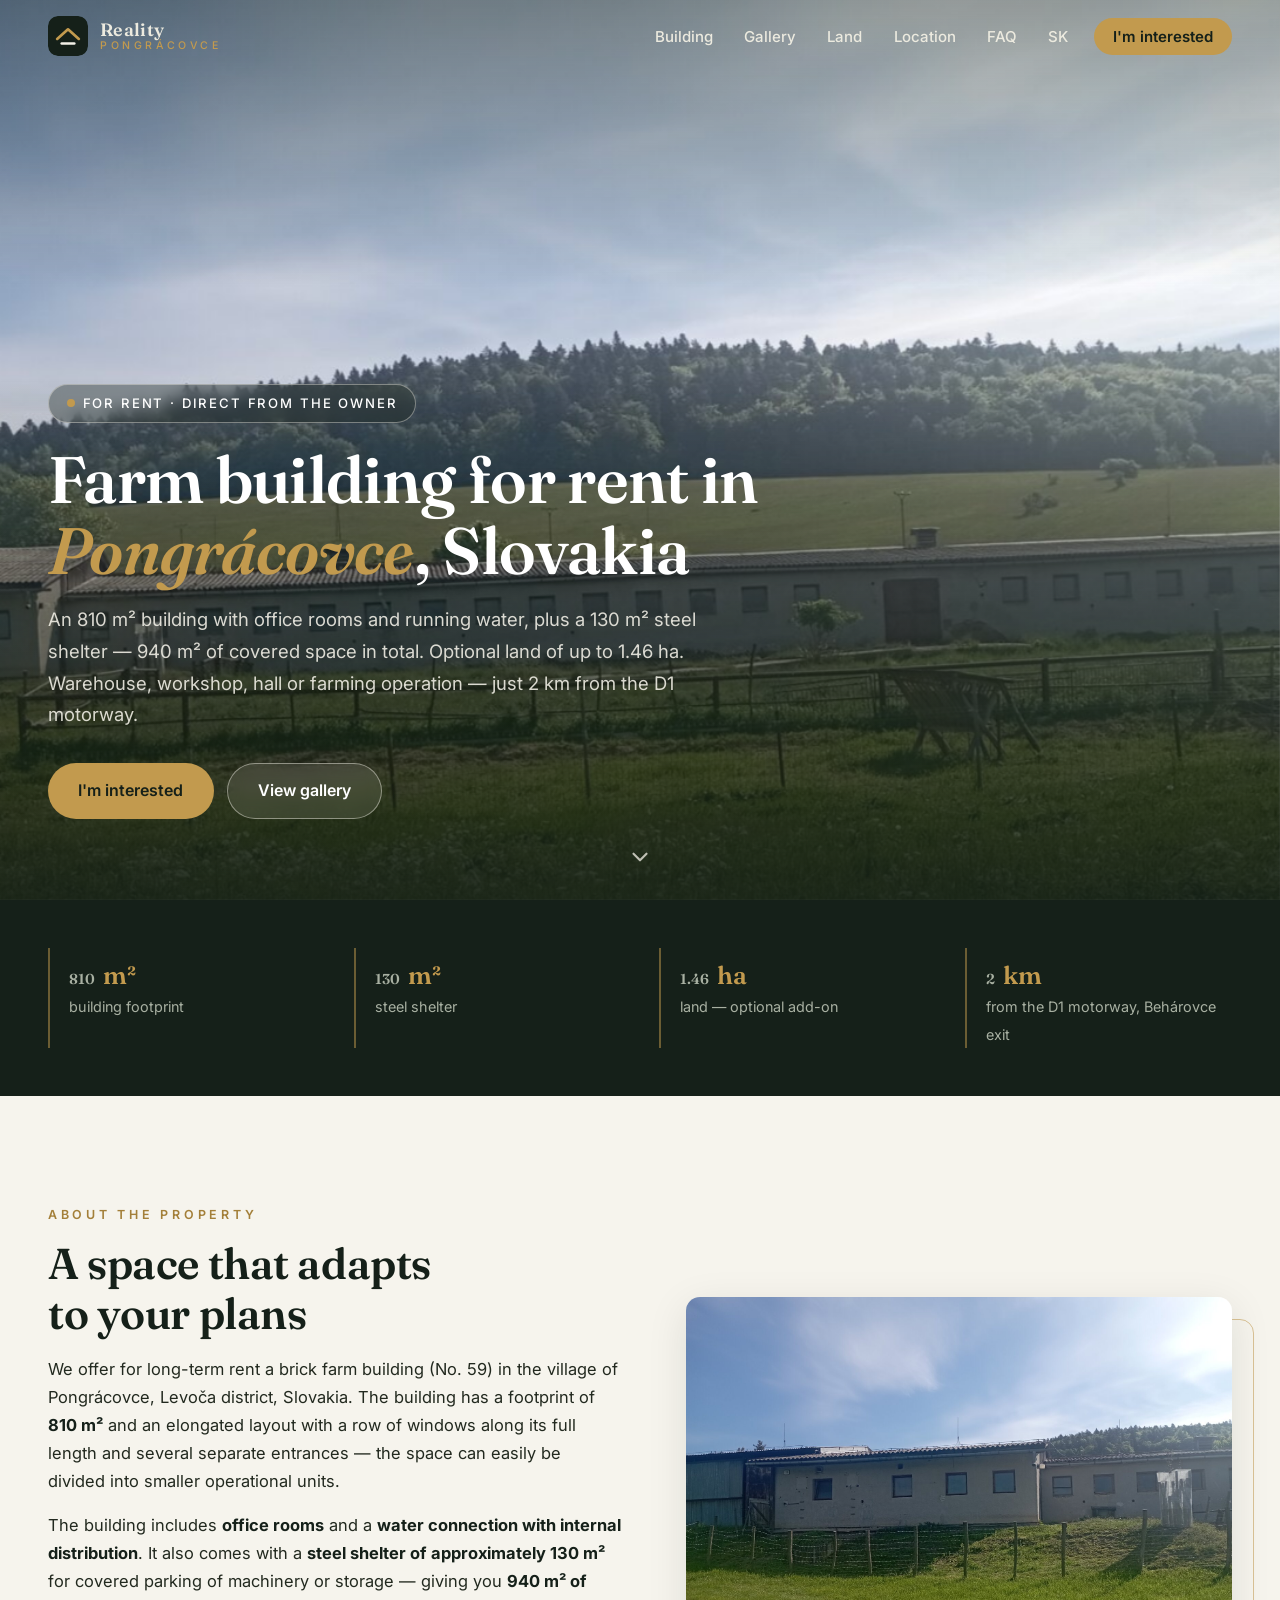
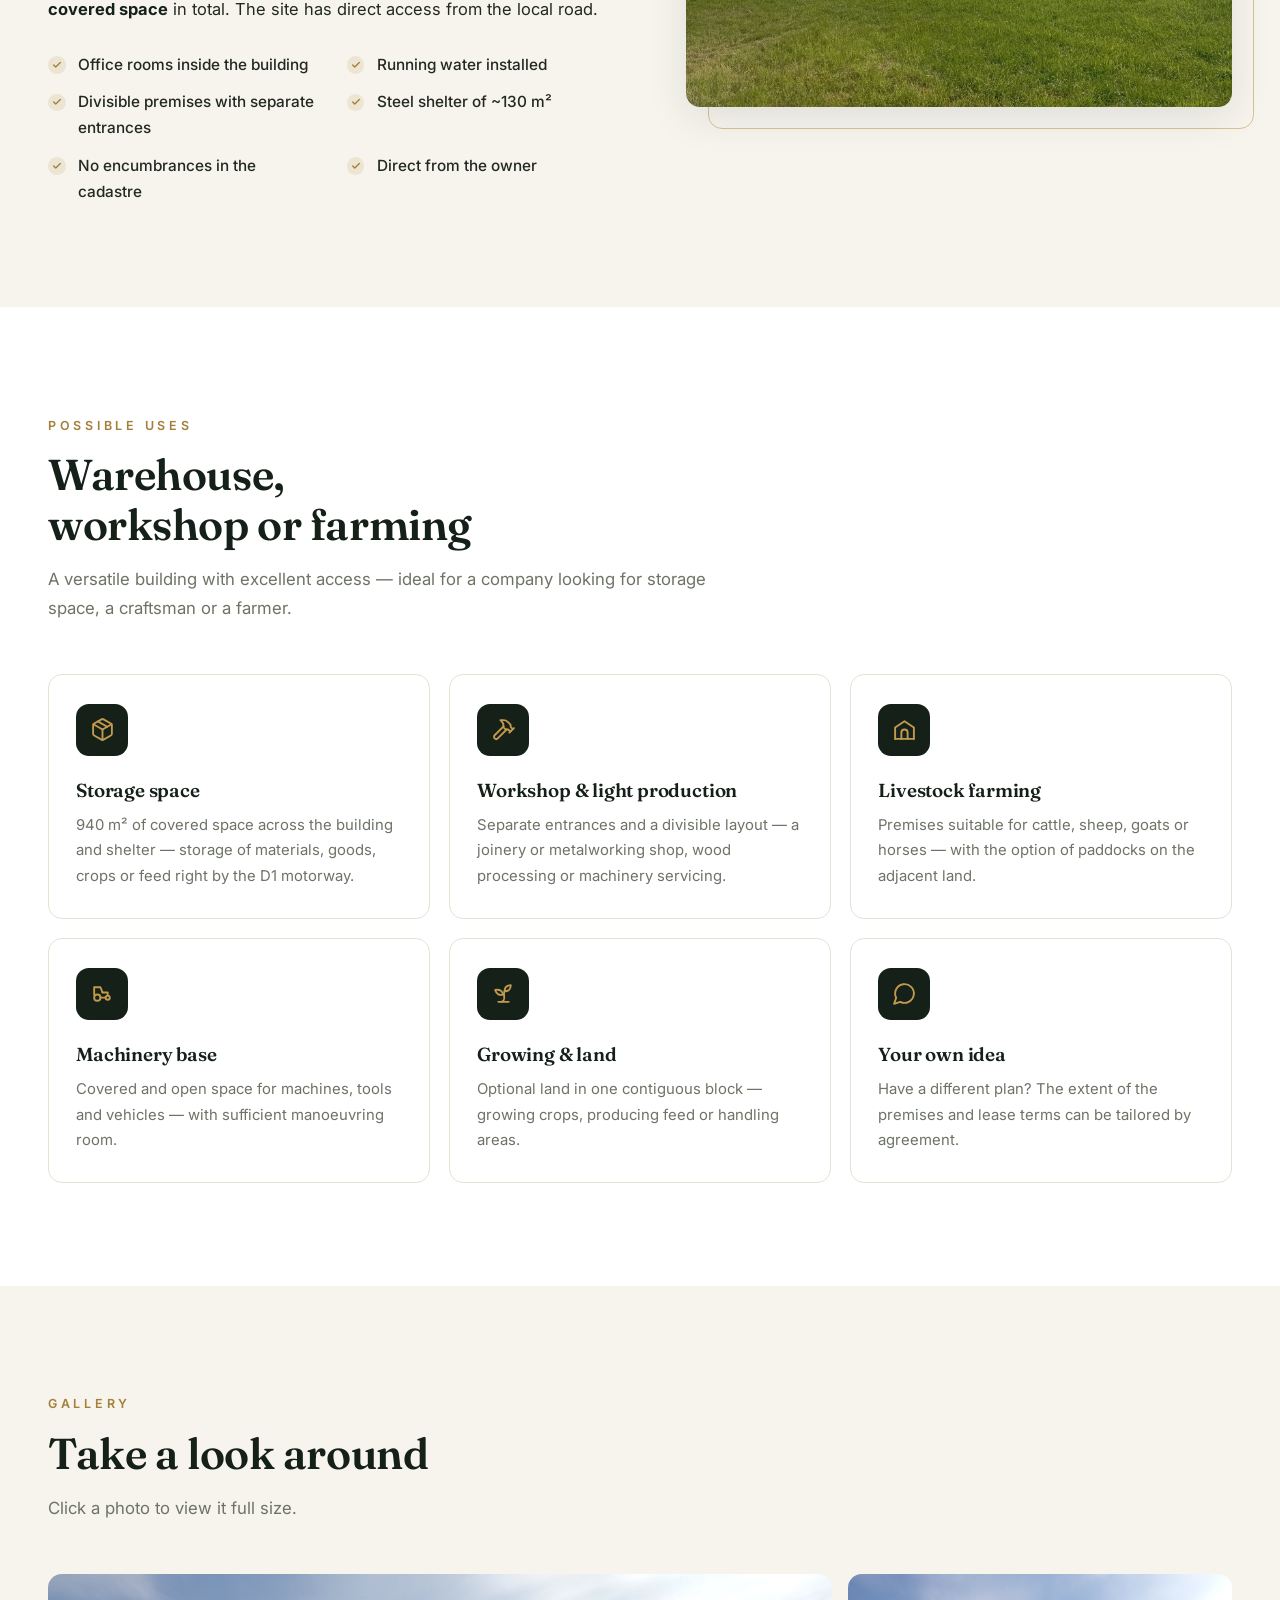
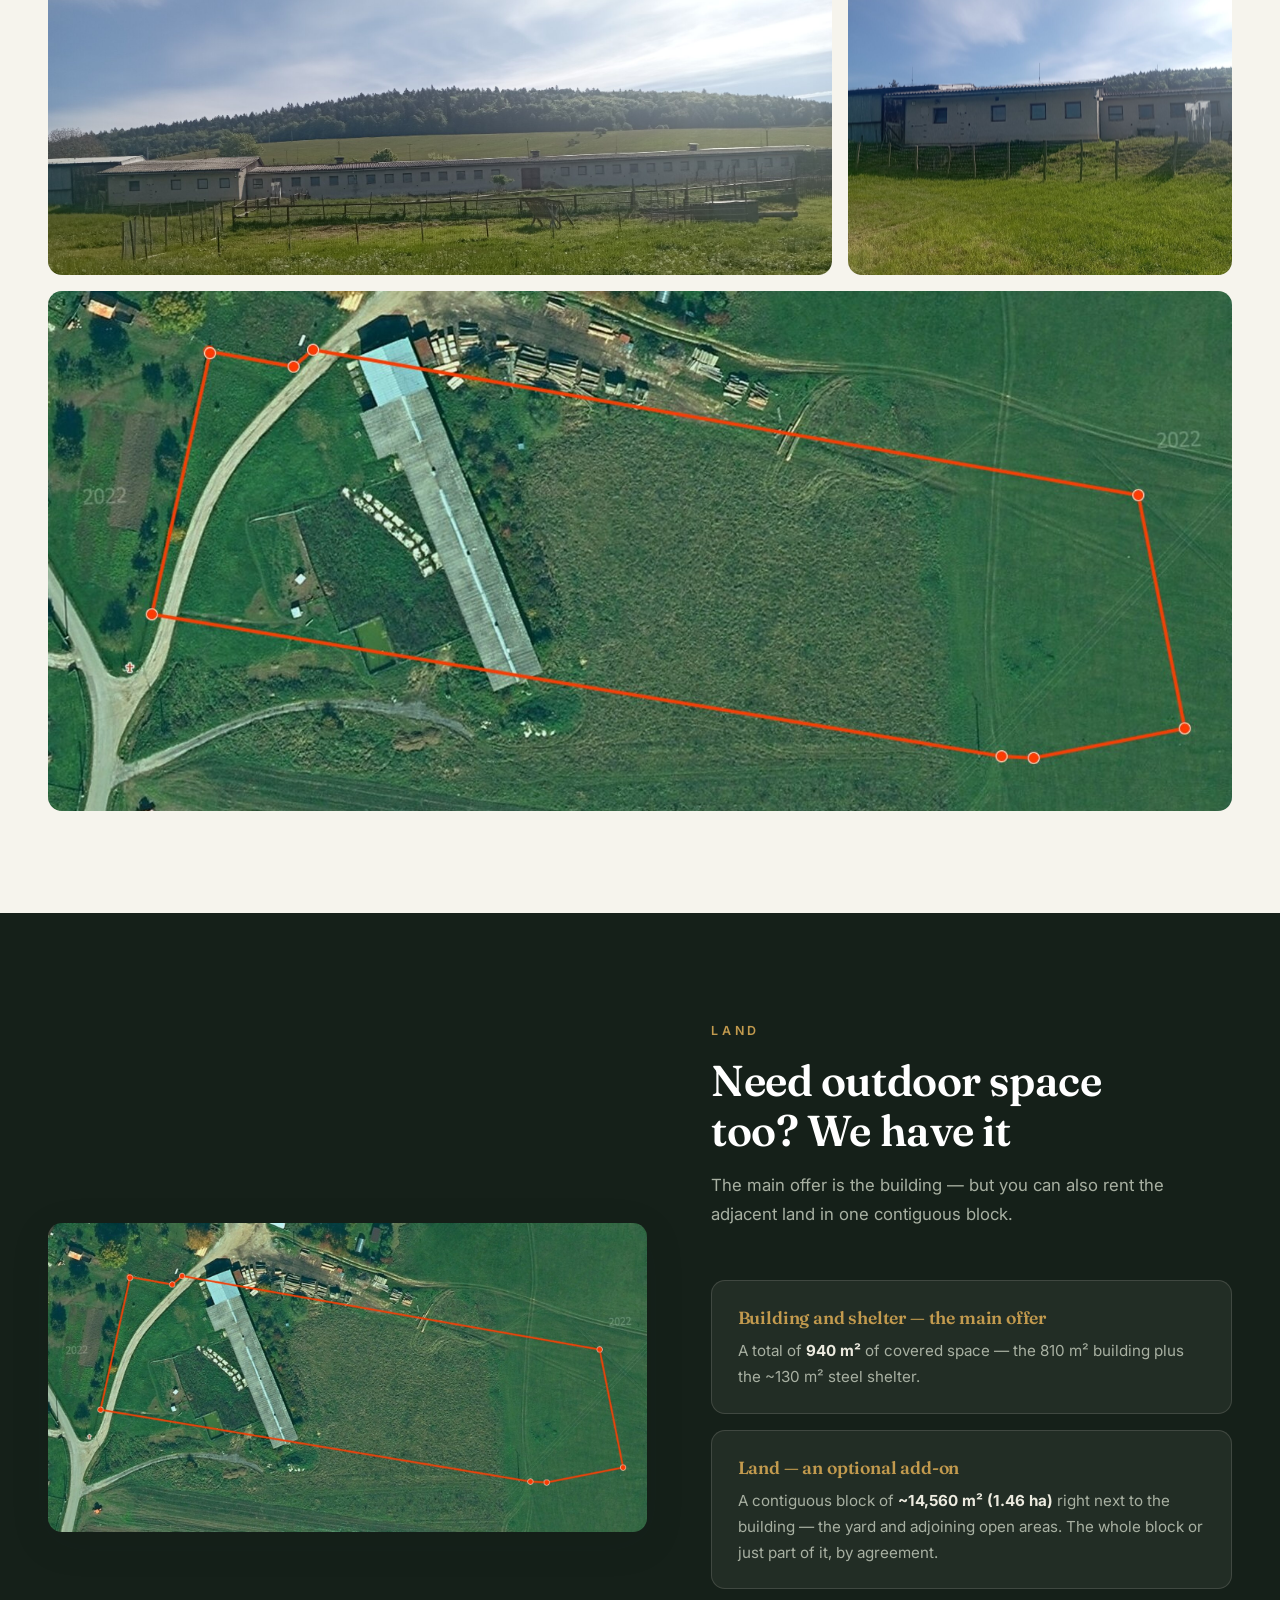
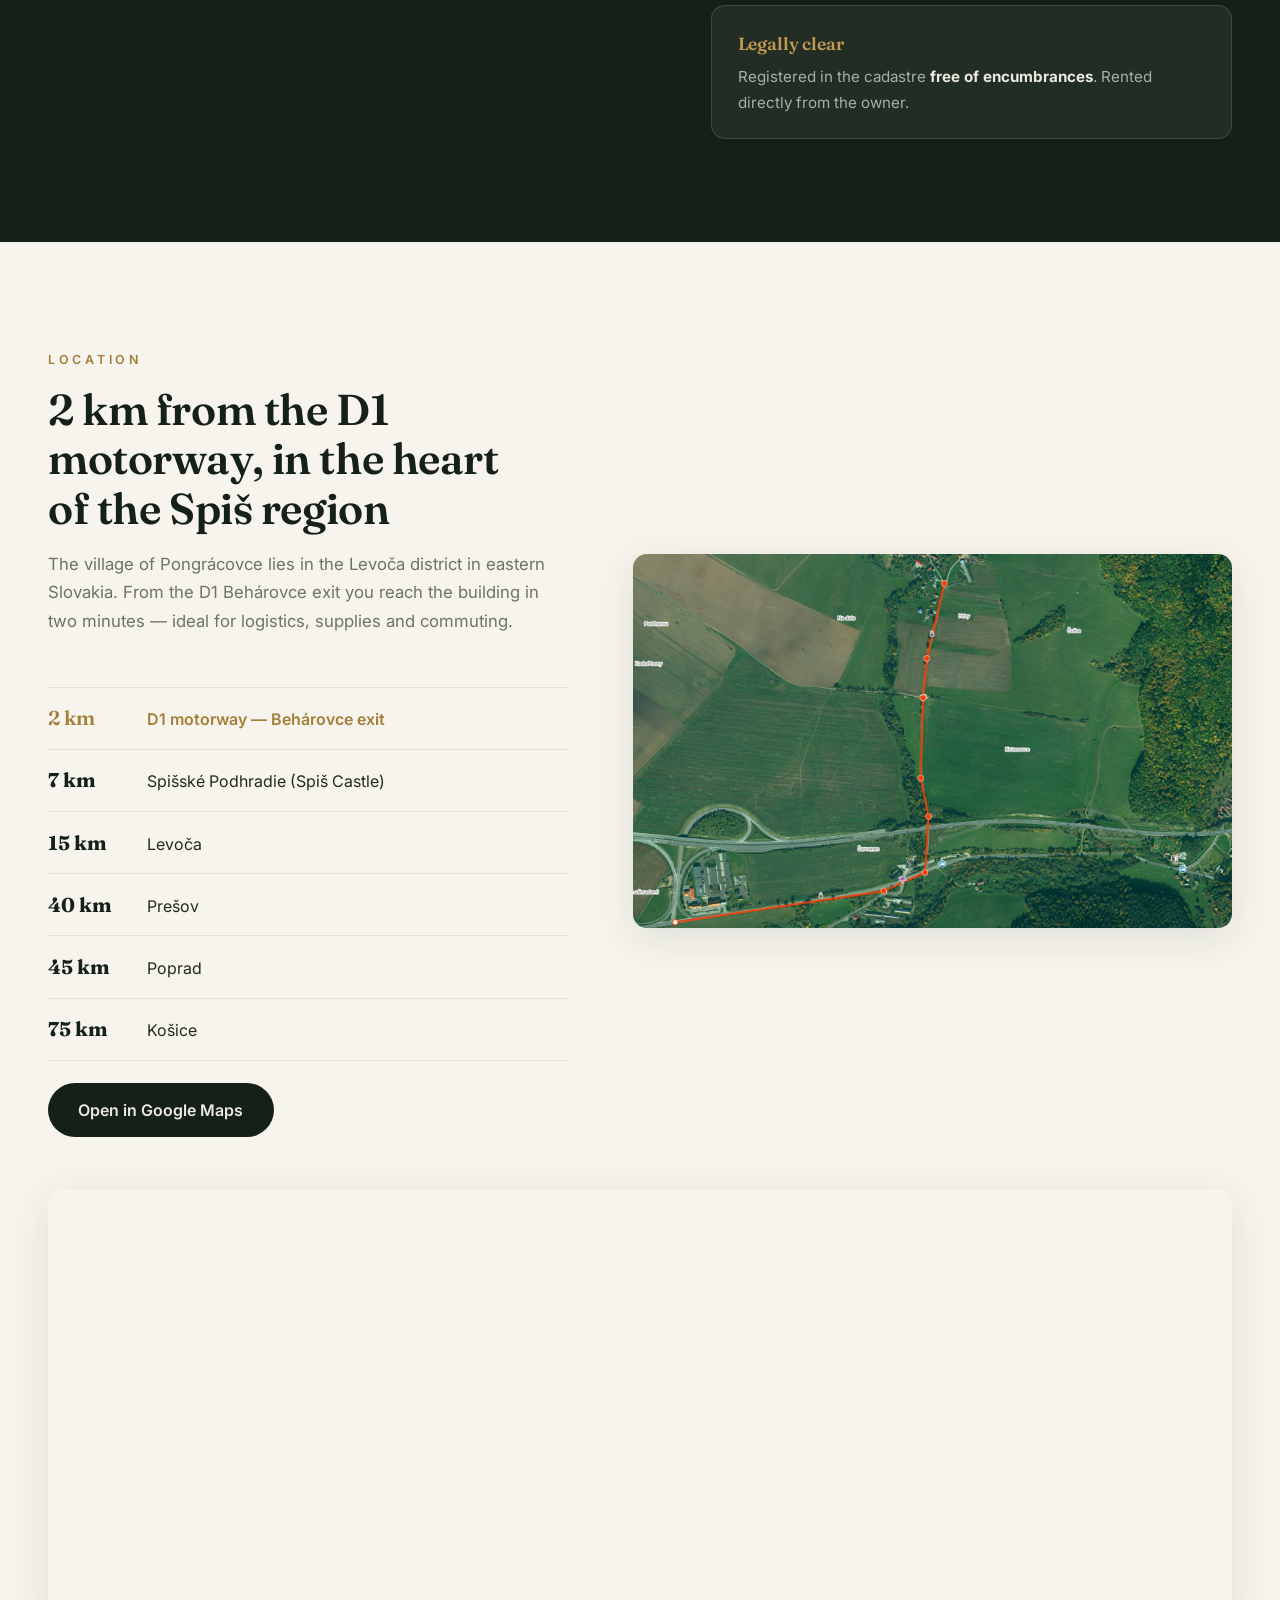
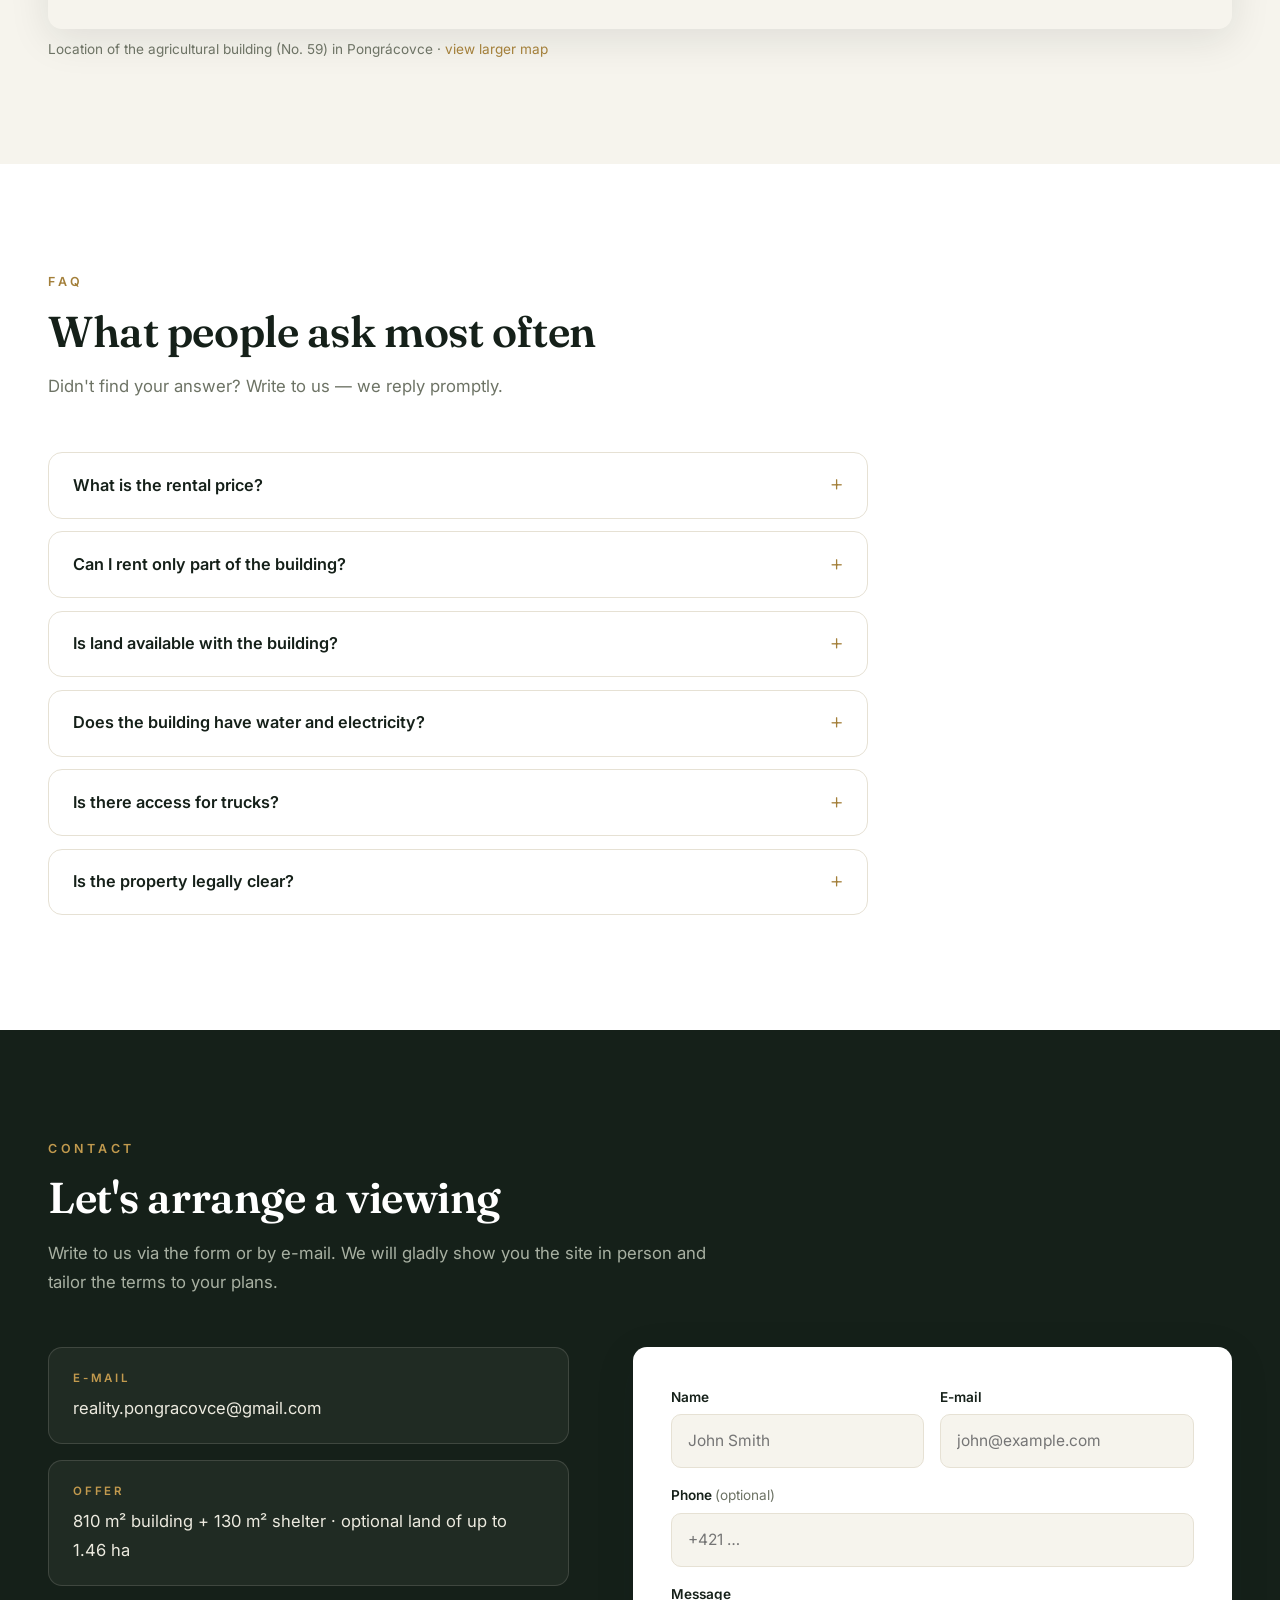
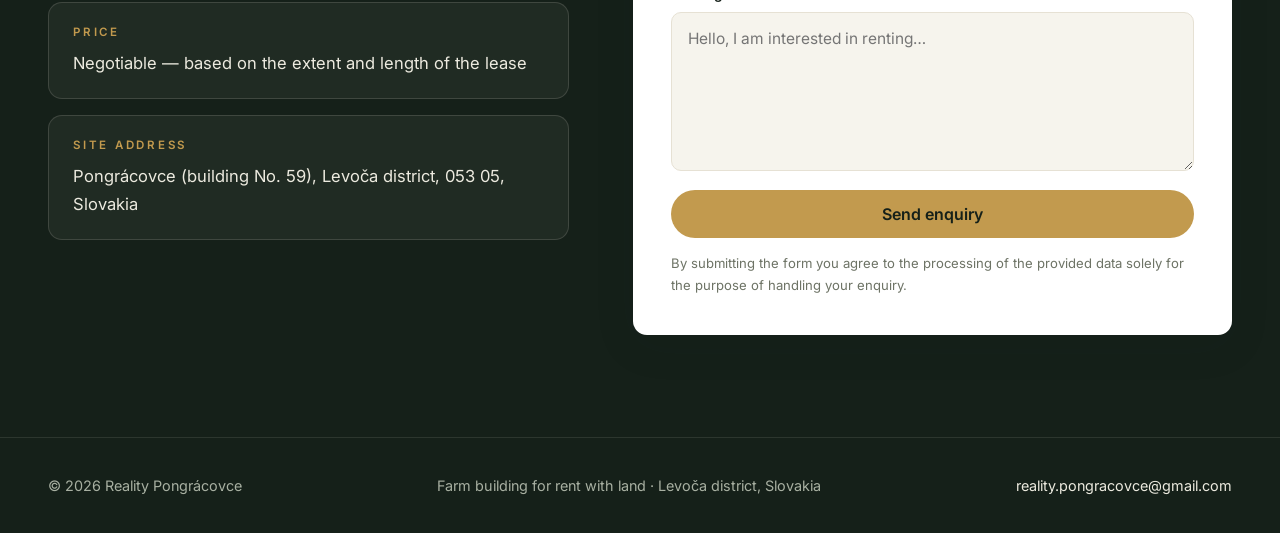
==== en/index.html @ eb7c4299 "Anglická verzia /en/ s hreflang prepojením a prepínačom jazyka - kompletný preklad jednostránkového " ====
<!DOCTYPE html>
<html lang="en">
<head>
  <meta charset="UTF-8">
  <meta name="viewport" content="width=device-width, initial-scale=1.0">
  <title>Farm Building for Rent with Land | Pongrácovce, Slovakia — 2 km from the D1 Motorway</title>
  <meta name="description" content="Farm building for rent in Pongrácovce (Levoča district, Spiš region, Slovakia) — 810 m² building plus a 130 m² steel shelter, 940 m² of covered space in total, office rooms and running water. Suitable as a warehouse, workshop or agricultural facility. Only 2 km from the D1 motorway, direct from the owner.">
  <link rel="canonical" href="https://reality-pongracovce.github.io/en/">
  <link rel="alternate" hreflang="sk" href="https://reality-pongracovce.github.io/">
  <link rel="alternate" hreflang="en" href="https://reality-pongracovce.github.io/en/">
  <link rel="alternate" hreflang="x-default" href="https://reality-pongracovce.github.io/">
  <link rel="icon" href="../favicon.ico" sizes="48x48 32x32 16x16">
  <link rel="icon" type="image/svg+xml" href="../obrazky/logo.svg">
  <link rel="icon" type="image/png" sizes="48x48" href="../obrazky/favicon-48.png">
  <link rel="apple-touch-icon" href="../obrazky/apple-touch-icon.png">
  <meta property="og:type" content="website">
  <meta property="og:url" content="https://reality-pongracovce.github.io/en/">
  <meta property="og:title" content="Farm Building for Rent with Land — Pongrácovce, Slovakia, 2 km from the D1">
  <meta property="og:description" content="810 m² building + 130 m² shelter — 940 m² of covered space, optional land of ~1.46 ha. Warehouse, workshop or farming. Direct from the owner.">
  <meta property="og:image" content="https://reality-pongracovce.github.io/obrazky/hospodarska-budova-panorama.jpg">
  <meta property="og:locale" content="en_GB">
  <link rel="preconnect" href="https://fonts.googleapis.com">
  <link rel="preconnect" href="https://fonts.gstatic.com" crossorigin>
  <link href="https://fonts.googleapis.com/css2?family=Fraunces:ital,wght@0,400;0,600;1,600&family=Inter:wght@400;500;600&display=swap" rel="stylesheet">
  <link rel="stylesheet" href="../css/style.css">
  <script type="application/ld+json">
  {
    "@context": "https://schema.org",
    "@type": "Offer",
    "name": "Farm building for rent with land — Pongrácovce, Slovakia",
    "url": "https://reality-pongracovce.github.io/en/",
    "image": "https://reality-pongracovce.github.io/obrazky/hospodarska-budova-panorama.jpg",
    "description": "810 m² farm building with a 130 m² steel shelter for long-term rent, 2 km from the D1 motorway (Behárovce exit). Optional adjacent land of approx. 14,560 m². Direct from the owner.",
    "businessFunction": "http://purl.org/goodrelations/v1#LeaseOut",
    "areaServed": "Pongrácovce, Levoča district, Slovakia",
    "availability": "https://schema.org/InStock"
  }
  </script>
  <script type="application/ld+json">
  {
    "@context": "https://schema.org",
    "@type": "FAQPage",
    "mainEntity": [
      {
        "@type": "Question",
        "name": "What is the rental price?",
        "acceptedAnswer": { "@type": "Answer", "text": "The price is negotiable — it depends on the extent of the rented premises, optional land and the length of the lease. Tell us about your plans and we will prepare a fair offer." }
      },
      {
        "@type": "Question",
        "name": "Can I rent only part of the building?",
        "acceptedAnswer": { "@type": "Answer", "text": "Yes. The building has an elongated layout with several separate entrances, so it can easily be divided into multiple operational units." }
      },
      {
        "@type": "Question",
        "name": "Is land available with the building?",
        "acceptedAnswer": { "@type": "Answer", "text": "Yes, optionally. A contiguous block of land of approximately 14,560 m² adjacent to the building can be rented — in whole or in part, as needed." }
      },
      {
        "@type": "Question",
        "name": "Does the building have water and electricity?",
        "acceptedAnswer": { "@type": "Answer", "text": "The building has a water connection with internal distribution. A power line runs along the boundary of the property — the tenant may arrange a connection according to their needs." }
      },
      {
        "@type": "Question",
        "name": "Is there access for trucks?",
        "acceptedAnswer": { "@type": "Answer", "text": "Yes. The site has direct access from the local road with sufficient manoeuvring space for trucks and agricultural machinery. The D1 motorway (Behárovce exit) is 2 km away." }
      },
      {
        "@type": "Question",
        "name": "Is the property legally clear?",
        "acceptedAnswer": { "@type": "Answer", "text": "Yes, the property is registered in the cadastre free of any encumbrances, and you rent directly from the owner." }
      }
    ]
  }
  </script>
</head>
<body>

<header class="top">
  <div class="top-in">
    <a class="brand" href="#uvod" aria-label="Reality Pongrácovce — home">
      <img src="../obrazky/logo.svg" alt="">
      <span class="brand-name">Reality<small>Pongrácovce</small></span>
    </a>
    <button class="burger" aria-label="Open menu">
      <svg viewBox="0 0 24 24" fill="none" stroke="currentColor" stroke-width="2" stroke-linecap="round"><line x1="4" y1="7" x2="20" y2="7"/><line x1="4" y1="12" x2="20" y2="12"/><line x1="4" y1="17" x2="20" y2="17"/></svg>
    </button>
    <nav>
      <ul class="nav">
        <li><a href="#budova">Building</a></li>
        <li><a href="#galeria">Gallery</a></li>
        <li><a href="#pozemky">Land</a></li>
        <li><a href="#lokalita">Location</a></li>
        <li><a href="#faq">FAQ</a></li>
        <li><a href="../" lang="sk" title="Slovenská verzia">SK</a></li>
        <li><a href="#kontakt" class="nav-cta">I'm interested</a></li>
      </ul>
    </nav>
  </div>
</header>

<section class="hero" id="uvod">
  <div class="hero-img">
    <img src="../obrazky/hospodarska-budova-panorama.jpg" alt="Farm building for rent in Pongrácovce, Levoča district, Slovakia" fetchpriority="high">
  </div>
  <div class="hero-in">
    <span class="badge">For rent · direct from the owner</span>
    <h1>Farm building for rent in <em>Pongrácovce</em>, Slovakia</h1>
    <p class="hero-sub">An 810 m² building with office rooms and running water, plus a 130 m² steel shelter — 940 m² of covered space in total. Optional land of up to 1.46 ha. Warehouse, workshop, hall or farming operation — just 2 km from the D1 motorway.</p>
    <div class="hero-cta">
      <a class="btn btn-brass" href="#kontakt">I'm interested</a>
      <a class="btn btn-ghost" href="#galeria">View gallery</a>
    </div>
  </div>
  <a class="scroll-hint" href="#parametre" aria-label="Scroll down">
    <svg viewBox="0 0 24 24" fill="none" stroke="currentColor" stroke-width="2" stroke-linecap="round" stroke-linejoin="round"><path d="m6 9 6 6 6-6"/></svg>
  </a>
</section>

<section class="stats" id="parametre">
  <div class="stats-in">
    <div class="stat reveal"><b><span data-count="810">0</span> <span class="unit">m²</span></b><span>building footprint</span></div>
    <div class="stat reveal reveal-d1"><b><span data-count="130">0</span> <span class="unit">m²</span></b><span>steel shelter</span></div>
    <div class="stat reveal reveal-d2"><b><span data-count="1,46">0</span> <span class="unit">ha</span></b><span>land — optional add-on</span></div>
    <div class="stat reveal reveal-d3"><b><span data-count="2">0</span> <span class="unit">km</span></b><span>from the D1 motorway, Behárovce exit</span></div>
  </div>
</section>

<section class="sec" id="budova">
  <div class="wrap about">
    <div class="reveal">
      <span class="kicker">About the property</span>
      <h2>A space that adapts to your plans</h2>
      <p>We offer for long-term rent a brick farm building (No. 59) in the village of Pongrácovce, Levoča district, Slovakia. The building has a footprint of <strong>810 m²</strong> and an elongated layout with a row of windows along its full length and several separate entrances — the space can easily be divided into smaller operational units.</p>
      <p>The building includes <strong>office rooms</strong> and a <strong>water connection with internal distribution</strong>. It also comes with a <strong>steel shelter of approximately 130 m²</strong> for covered parking of machinery or storage — giving you <strong>940 m² of covered space</strong> in total. The site has direct access from the local road.</p>
      <ul class="checks">
        <li>Office rooms inside the building</li>
        <li>Running water installed</li>
        <li>Divisible premises with separate entrances</li>
        <li>Steel shelter of ~130 m²</li>
        <li>No encumbrances in the cadastre</li>
        <li>Direct from the owner</li>
      </ul>
    </div>
    <div class="about-media reveal reveal-d1">
      <img src="../obrazky/hospodarska-budova-fasada.jpg" alt="Facade of the farm building with a row of windows — building for rent in Pongrácovce, Slovakia">
    </div>
  </div>
</section>

<section class="sec sec-white" id="vyuzitie">
  <div class="wrap">
    <span class="kicker reveal">Possible uses</span>
    <h2 class="reveal">Warehouse, workshop or farming</h2>
    <p class="lead reveal">A versatile building with excellent access — ideal for a company looking for storage space, a craftsman or a farmer.</p>
    <div class="uses">
      <article class="use reveal">
        <div class="ic"><svg viewBox="0 0 24 24" fill="none" stroke="currentColor" stroke-width="1.8" stroke-linecap="round" stroke-linejoin="round"><path d="M16.5 9.4 7.55 4.24"/><path d="M21 16V8a2 2 0 0 0-1-1.73l-7-4a2 2 0 0 0-2 0l-7 4A2 2 0 0 0 3 8v8a2 2 0 0 0 1 1.73l7 4a2 2 0 0 0 2 0l7-4A2 2 0 0 0 21 16z"/><polyline points="3.29 7 12 12 20.71 7"/><line x1="12" y1="22" x2="12" y2="12"/></svg></div>
        <h3>Storage space</h3>
        <p>940 m² of covered space across the building and shelter — storage of materials, goods, crops or feed right by the D1 motorway.</p>
      </article>
      <article class="use reveal reveal-d1">
        <div class="ic"><svg viewBox="0 0 24 24" fill="none" stroke="currentColor" stroke-width="1.8" stroke-linecap="round" stroke-linejoin="round"><path d="m15 12-8.5 8.5a2.12 2.12 0 1 1-3-3L12 9"/><path d="M17.64 15 22 10.64"/><path d="m20.91 11.7-1.25-1.25c-.6-.6-.93-1.4-.93-2.25v-.86L16.01 4.6a5.56 5.56 0 0 0-3.94-1.64H9l.92.82A6.18 6.18 0 0 1 12 8.4v1.56l2 2h2.47l2.26 1.91"/></svg></div>
        <h3>Workshop &amp; light production</h3>
        <p>Separate entrances and a divisible layout — a joinery or metalworking shop, wood processing or machinery servicing.</p>
      </article>
      <article class="use reveal reveal-d2">
        <div class="ic"><svg viewBox="0 0 24 24" fill="none" stroke="currentColor" stroke-width="1.8" stroke-linecap="round" stroke-linejoin="round"><path d="M3 21V10l9-6 9 6v11"/><path d="M3 21h18"/><path d="M9 21v-6a3 3 0 0 1 6 0v6"/></svg></div>
        <h3>Livestock farming</h3>
        <p>Premises suitable for cattle, sheep, goats or horses — with the option of paddocks on the adjacent land.</p>
      </article>
      <article class="use reveal">
        <div class="ic"><svg viewBox="0 0 24 24" fill="none" stroke="currentColor" stroke-width="1.8" stroke-linecap="round" stroke-linejoin="round"><path d="M4 13V6h6l2 5"/><path d="M12 11h5v3"/><circle cx="7" cy="16" r="3"/><circle cx="17" cy="16" r="2"/><path d="M10 16h5"/></svg></div>
        <h3>Machinery base</h3>
        <p>Covered and open space for machines, tools and vehicles — with sufficient manoeuvring room.</p>
      </article>
      <article class="use reveal reveal-d1">
        <div class="ic"><svg viewBox="0 0 24 24" fill="none" stroke="currentColor" stroke-width="1.8" stroke-linecap="round" stroke-linejoin="round"><path d="M7 20h10"/><path d="M10 20c5.5-2.5.8-6.4 3-10"/><path d="M9.5 9.4c1.1.8 1.8 2.2 2.3 3.7-2 .4-3.5.4-4.8-.3-1.2-.6-2.3-1.9-3-4.2 2.8-.5 4.4 0 5.5.8z"/><path d="M14.1 6a7 7 0 0 0-1.1 4c1.9-.1 3.3-.6 4.3-1.4 1-1 1.6-2.3 1.7-4.6-2.7.1-4 1-4.9 2z"/></svg></div>
        <h3>Growing &amp; land</h3>
        <p>Optional land in one contiguous block — growing crops, producing feed or handling areas.</p>
      </article>
      <article class="use reveal reveal-d2">
        <div class="ic"><svg viewBox="0 0 24 24" fill="none" stroke="currentColor" stroke-width="1.8" stroke-linecap="round" stroke-linejoin="round"><path d="M7.9 20A9 9 0 1 0 4 16.1L2 22Z"/></svg></div>
        <h3>Your own idea</h3>
        <p>Have a different plan? The extent of the premises and lease terms can be tailored by agreement.</p>
      </article>
    </div>
  </div>
</section>

<section class="sec" id="galeria">
  <div class="wrap">
    <span class="kicker reveal">Gallery</span>
    <h2 class="reveal">Take a look around</h2>
    <p class="lead reveal">Click a photo to view it full size.</p>
    <div class="gallery">
      <figure class="wide reveal">
        <img src="../obrazky/hospodarska-budova-panorama.jpg" alt="Panorama of the farm building for rent — Pongrácovce, Slovakia" loading="lazy">
        <figcaption>Overall view of the building</figcaption>
      </figure>
      <figure class="reveal reveal-d1">
        <img src="../obrazky/hospodarska-budova-fasada.jpg" alt="Facade of the rented farm building with windows" loading="lazy">
        <figcaption>Facade with a row of windows</figcaption>
      </figure>
      <figure class="full reveal">
        <img src="../obrazky/letecka-mapa-hranice-pozemkov.jpg" alt="Aerial image of the land with marked boundaries" loading="lazy">
        <figcaption>Aerial image with land boundaries</figcaption>
      </figure>
    </div>
  </div>
</section>

<section class="sec sec-dark" id="pozemky">
  <div class="wrap land">
    <div class="reveal">
      <img src="../obrazky/letecka-mapa-hranice-pozemkov.jpg" alt="Contiguous block of land for rent next to the farm building — red boundary">
    </div>
    <div>
      <span class="kicker reveal">Land</span>
      <h2 class="reveal">Need outdoor space too? We have it</h2>
      <p class="lead reveal">The main offer is the building — but you can also rent the adjacent land in one contiguous block.</p>
      <div class="land-cards">
        <div class="land-card reveal">
          <h3>Building and shelter — the main offer</h3>
          <p>A total of <strong>940 m²</strong> of covered space — the 810 m² building plus the ~130 m² steel shelter.</p>
        </div>
        <div class="land-card reveal reveal-d1">
          <h3>Land — an optional add-on</h3>
          <p>A contiguous block of <strong>~14,560 m² (1.46 ha)</strong> right next to the building — the yard and adjoining open areas. The whole block or just part of it, by agreement.</p>
        </div>
        <div class="land-card reveal reveal-d2">
          <h3>Legally clear</h3>
          <p>Registered in the cadastre <strong>free of encumbrances</strong>. Rented directly from the owner.</p>
        </div>
      </div>
    </div>
  </div>
</section>

<section class="sec" id="lokalita">
  <div class="wrap loc">
    <div>
      <span class="kicker reveal">Location</span>
      <h2 class="reveal">2 km from the D1 motorway, in the heart of the Spiš region</h2>
      <p class="lead reveal">The village of Pongrácovce lies in the Levoča district in eastern Slovakia. From the D1 Behárovce exit you reach the building in two minutes — ideal for logistics, supplies and commuting.</p>
      <ul class="dist reveal">
        <li class="hl"><b>2 km</b> D1 motorway — Behárovce exit</li>
        <li><b>7 km</b> Spišské Podhradie (Spiš Castle)</li>
        <li><b>15 km</b> Levoča</li>
        <li><b>40 km</b> Prešov</li>
        <li><b>45 km</b> Poprad</li>
        <li><b>75 km</b> Košice</li>
      </ul>
      <p class="reveal" style="margin-top: 1.4rem;">
        <a class="btn btn-dark" href="https://www.google.com/maps?q=49.01745,20.82452" target="_blank" rel="noopener">Open in Google Maps</a>
      </p>
    </div>
    <div class="reveal reveal-d1">
      <img src="../obrazky/dialnica-d1-vzdialenost-2km.jpg" alt="Satellite map — 2 km from the D1 motorway to the building in Pongrácovce">
    </div>
  </div>
  <div class="wrap">
    <div class="map-embed reveal">
      <iframe
        title="Map — agricultural site in Pongrácovce, Slovakia"
        src="https://www.openstreetmap.org/export/embed.html?bbox=20.80953%2C49.00945%2C20.83953%2C49.02545&amp;layer=mapnik&amp;marker=49.01745%2C20.82452"
        loading="lazy"
        referrerpolicy="no-referrer-when-downgrade"></iframe>
      <p class="map-note">Location of the agricultural building (No. 59) in Pongrácovce · <a href="https://www.openstreetmap.org/?mlat=49.01745&amp;mlon=20.82452#map=16/49.01745/20.82452" target="_blank" rel="noopener">view larger map</a></p>
    </div>
  </div>
</section>

<section class="sec sec-white" id="faq">
  <div class="wrap">
    <span class="kicker reveal">FAQ</span>
    <h2 class="reveal">What people ask most often</h2>
    <p class="lead reveal">Didn't find your answer? Write to us — we reply promptly.</p>
    <div class="faq">
      <details class="reveal">
        <summary>What is the rental price?</summary>
        <div class="a">The price is negotiable — it depends on the extent of the rented premises, optional land and the length of the lease. Tell us about your plans and we will prepare a fair offer.</div>
      </details>
      <details class="reveal">
        <summary>Can I rent only part of the building?</summary>
        <div class="a">Yes. The building has an elongated layout with several separate entrances, so it can easily be divided into multiple operational units.</div>
      </details>
      <details class="reveal">
        <summary>Is land available with the building?</summary>
        <div class="a">Yes, optionally. A contiguous block of land of approximately 14,560 m² adjacent to the building can be rented — in whole or in part, as needed.</div>
      </details>
      <details class="reveal">
        <summary>Does the building have water and electricity?</summary>
        <div class="a">The building has a water connection with internal distribution. A power line runs along the boundary of the property — the tenant may arrange a connection according to their needs.</div>
      </details>
      <details class="reveal">
        <summary>Is there access for trucks?</summary>
        <div class="a">Yes. The site has direct access from the local road with sufficient manoeuvring space for trucks and agricultural machinery. The D1 motorway (Behárovce exit) is 2 km away.</div>
      </details>
      <details class="reveal">
        <summary>Is the property legally clear?</summary>
        <div class="a">Yes, the property is registered in the cadastre free of any encumbrances, and you rent directly from the owner.</div>
      </details>
    </div>
  </div>
</section>

<section class="sec sec-dark" id="kontakt">
  <div class="wrap">
    <span class="kicker reveal">Contact</span>
    <h2 class="reveal">Let's arrange a viewing</h2>
    <p class="lead reveal">Write to us via the form or by e-mail. We will gladly show you the site in person and tailor the terms to your plans.</p>
    <div class="contact">
      <div class="c-cards">
        <div class="c-card reveal">
          <h3>E-mail</h3>
          <p><a href="mailto:reality.pongracovce@gmail.com">reality.pongracovce@gmail.com</a></p>
        </div>
        <div class="c-card reveal reveal-d1">
          <h3>Offer</h3>
          <p>810 m² building + 130 m² shelter · optional land of up to 1.46 ha</p>
        </div>
        <div class="c-card reveal reveal-d2">
          <h3>Price</h3>
          <p>Negotiable — based on the extent and length of the lease</p>
        </div>
        <div class="c-card reveal reveal-d3">
          <h3>Site address</h3>
          <p>Pongrácovce (building No. 59), Levoča district, 053 05, Slovakia</p>
        </div>
      </div>
      <form class="form reveal reveal-d1" action="https://formsubmit.co/reality.pongracovce@gmail.com" method="POST">
        <input type="hidden" name="_subject" value="Enquiry from the website — Reality Pongrácovce (EN)">
        <input type="hidden" name="_captcha" value="true">
        <input type="text" name="_honey" style="display:none">
        <div class="form-grid">
          <div class="field">
            <label for="meno">Name</label>
            <input type="text" id="meno" name="Name" required autocomplete="name" placeholder="John Smith">
          </div>
          <div class="field">
            <label for="email">E-mail</label>
            <input type="email" id="email" name="E-mail" required autocomplete="email" placeholder="john@example.com">
          </div>
          <div class="field full">
            <label for="telefon">Phone <span style="font-weight:400;color:var(--muted)">(optional)</span></label>
            <input type="tel" id="telefon" name="Phone" autocomplete="tel" placeholder="+421 …">
          </div>
          <div class="field full">
            <label for="sprava">Message</label>
            <textarea id="sprava" name="Message" rows="5" required placeholder="Hello, I am interested in renting…"></textarea>
          </div>
        </div>
        <button type="submit" class="btn btn-brass">Send enquiry</button>
        <p class="note">By submitting the form you agree to the processing of the provided data solely for the purpose of handling your enquiry.</p>
      </form>
    </div>
  </div>
</section>

<footer class="foot">
  <div class="foot-in">
    <div>© 2026 Reality Pongrácovce</div>
    <div>Farm building for rent with land · Levoča district, Slovakia</div>
    <div><a href="mailto:reality.pongracovce@gmail.com">reality.pongracovce@gmail.com</a></div>
  </div>
</footer>

<a class="fab btn btn-brass" href="#kontakt">I'm interested</a>

<div class="lightbox" role="dialog" aria-label="Enlarged photo">
  <button class="lb-close" aria-label="Close">✕</button>
  <button class="lb-prev" aria-label="Previous">‹</button>
  <img src="" alt="">
  <div class="cap"></div>
  <button class="lb-next" aria-label="Next">›</button>
</div>

<script src="../js/skripty.js"></script>
</body>
</html>
---- css/style.css ----
/* =========================================================
   Reality Pongrácovce — prémiový realitný dizajn
   Paleta: atramentová zeleň · mosadz · slonovina
   ========================================================= */
:root {
  --ink: #152019;          /* tmavá atramentovo-zelená */
  --ink-2: #1e2c22;        /* svetlejší tón tmavých sekcií */
  --brass: #c29a4e;        /* mosadzný akcent */
  --brass-dark: #a37f39;
  --ivory: #f6f4ed;        /* slonovinové pozadie */
  --white: #ffffff;
  --stone: #e6e1d4;        /* jemné okraje */
  --text: #22291f;
  --muted: #6d7365;
  --on-dark: #eceadf;
  --on-dark-muted: #a8b0a2;
  --serif: "Fraunces", Georgia, serif;
  --sans: "Inter", "Segoe UI", Arial, sans-serif;
  --w: 1280px;
  --r: 14px;
  --shadow: 0 10px 40px rgba(21, 32, 25, 0.10);
  --shadow-sm: 0 2px 10px rgba(21, 32, 25, 0.07);
}

* { margin: 0; padding: 0; box-sizing: border-box; }

html { scroll-behavior: smooth; }

body {
  font-family: var(--sans);
  color: var(--text);
  background: var(--ivory);
  line-height: 1.7;
  font-size: 16.5px;
  -webkit-font-smoothing: antialiased;
}

img { max-width: 100%; display: block; }

a { color: var(--brass-dark); text-decoration: none; }

.wrap {
  max-width: var(--w);
  margin: 0 auto;
  padding: 0 clamp(1.25rem, 4vw, 3rem);
}

h1, h2, h3, .serif { font-family: var(--serif); font-weight: 600; letter-spacing: -0.01em; }

/* ---------- Odhalenie pri skrolovaní ---------- */
.reveal {
  opacity: 0;
  transform: translateY(28px);
  transition: opacity 0.8s cubic-bezier(0.16, 1, 0.3, 1), transform 0.8s cubic-bezier(0.16, 1, 0.3, 1);
}

.reveal.in { opacity: 1; transform: none; }

.reveal-d1 { transition-delay: 0.1s; }
.reveal-d2 { transition-delay: 0.2s; }
.reveal-d3 { transition-delay: 0.3s; }

@media (prefers-reduced-motion: reduce) {
  .reveal { opacity: 1; transform: none; transition: none; }
  html { scroll-behavior: auto; }
}

/* ---------- Hlavička ---------- */
.top {
  position: fixed;
  inset: 0 0 auto 0;
  z-index: 90;
  transition: background 0.35s ease, box-shadow 0.35s ease;
}

.top-in {
  max-width: var(--w);
  margin: 0 auto;
  padding: 1rem clamp(1.25rem, 4vw, 3rem);
  display: flex;
  align-items: center;
  justify-content: space-between;
  gap: 1.5rem;
}

.top.solid {
  background: rgba(246, 244, 237, 0.88);
  backdrop-filter: blur(14px);
  -webkit-backdrop-filter: blur(14px);
  box-shadow: 0 1px 0 rgba(21, 32, 25, 0.08);
}

.brand {
  display: flex;
  align-items: center;
  gap: 0.75rem;
  color: var(--on-dark);
  transition: color 0.35s ease;
}

.top.solid .brand { color: var(--ink); }

.brand img { width: 40px; height: 40px; border-radius: 10px; }

.brand-name {
  font-family: var(--serif);
  font-size: 1.12rem;
  font-weight: 600;
  letter-spacing: 0.02em;
  line-height: 1.2;
}

.brand-name small {
  display: block;
  font-family: var(--sans);
  font-size: 0.66rem;
  font-weight: 500;
  letter-spacing: 0.34em;
  text-transform: uppercase;
  color: var(--brass);
}

.nav { display: flex; align-items: center; gap: 0.25rem; list-style: none; }

.nav a {
  padding: 0.5rem 0.85rem;
  font-size: 0.94rem;
  font-weight: 500;
  color: var(--on-dark);
  border-radius: 8px;
  transition: color 0.35s ease, background 0.2s ease;
}

.top.solid .nav a { color: var(--text); }

.nav a:hover { background: rgba(194, 154, 78, 0.14); color: var(--brass); }

.nav .nav-cta {
  margin-left: 0.5rem;
  background: var(--brass);
  color: var(--ink);
  font-weight: 600;
  padding: 0.55rem 1.2rem;
  border-radius: 999px;
}

.nav .nav-cta:hover { background: var(--brass-dark); color: var(--white); }

.burger {
  display: none;
  background: none;
  border: 0;
  cursor: pointer;
  color: var(--on-dark);
  transition: color 0.35s ease;
  line-height: 0;
  padding: 0.4rem;
}

.top.solid .burger { color: var(--ink); }

.burger svg { width: 26px; height: 26px; }

/* ---------- Hero ---------- */
.hero {
  position: relative;
  min-height: 100svh;
  display: flex;
  align-items: flex-end;
  isolation: isolate;
  overflow: hidden;
}

.hero-img {
  position: absolute;
  inset: 0;
  z-index: -2;
}

.hero-img img {
  width: 100%;
  height: 100%;
  object-fit: cover;
  object-position: center 62%;
  transform: scale(1.06);
  animation: heroZoom 14s ease-out forwards;
}

@keyframes heroZoom { to { transform: scale(1); } }

.hero::after {
  content: "";
  position: absolute;
  inset: 0;
  z-index: -1;
  background:
    linear-gradient(180deg, rgba(21, 32, 25, 0.42) 0%, rgba(21, 32, 25, 0) 32%),
    linear-gradient(180deg, rgba(21, 32, 25, 0) 42%, rgba(21, 32, 25, 0.88) 100%);
}

.hero-in {
  width: 100%;
  max-width: var(--w);
  margin: 0 auto;
  padding: 0 clamp(1.25rem, 4vw, 3rem) clamp(4.5rem, 9vh, 7rem);
  color: var(--white);
}

.badge {
  display: inline-flex;
  align-items: center;
  gap: 0.5rem;
  border: 1px solid rgba(244, 241, 232, 0.4);
  background: rgba(21, 32, 25, 0.35);
  backdrop-filter: blur(8px);
  border-radius: 999px;
  padding: 0.45rem 1.1rem;
  font-size: 0.82rem;
  font-weight: 500;
  letter-spacing: 0.14em;
  text-transform: uppercase;
  margin-bottom: 1.4rem;
}

.badge::before {
  content: "";
  width: 8px;
  height: 8px;
  border-radius: 50%;
  background: var(--brass);
}

.hero h1 {
  font-size: clamp(2.2rem, 5.4vw, 4.1rem);
  line-height: 1.08;
  font-weight: 600;
  max-width: 17ch;
  margin-bottom: 1.1rem;
  text-wrap: balance;
}

.hero h1 em { font-style: italic; color: var(--brass); }

.hero-sub {
  max-width: 56ch;
  font-size: clamp(1rem, 1.5vw, 1.16rem);
  color: rgba(244, 241, 232, 0.88);
  margin-bottom: 2rem;
}

.hero-cta { display: flex; flex-wrap: wrap; gap: 0.8rem; }

.btn {
  display: inline-flex;
  align-items: center;
  gap: 0.55rem;
  padding: 0.85rem 1.9rem;
  border-radius: 999px;
  font-weight: 600;
  font-size: 1rem;
  border: 0;
  cursor: pointer;
  font-family: var(--sans);
  transition: transform 0.2s ease, background 0.2s ease, color 0.2s ease;
}

.btn:active { transform: scale(0.97); }

.btn-brass { background: var(--brass); color: var(--ink); }
.btn-brass:hover { background: var(--white); color: var(--ink); }

.btn-ghost {
  background: rgba(244, 241, 232, 0.1);
  color: var(--white);
  border: 1px solid rgba(244, 241, 232, 0.45);
  backdrop-filter: blur(8px);
}

.btn-ghost:hover { background: rgba(244, 241, 232, 0.22); }

.btn-dark { background: var(--ink); color: var(--on-dark); }
.btn-dark:hover { background: var(--ink-2); }

.scroll-hint {
  position: absolute;
  left: 50%;
  bottom: 1.4rem;
  transform: translateX(-50%);
  color: rgba(244, 241, 232, 0.75);
  animation: float 2.2s ease-in-out infinite;
}

.scroll-hint svg { width: 26px; height: 26px; }

@keyframes float {
  0%, 100% { transform: translate(-50%, 0); }
  50% { transform: translate(-50%, 8px); }
}

/* ---------- Pás parametrov ---------- */
.stats {
  background: var(--ink);
  color: var(--on-dark);
}

.stats-in {
  max-width: var(--w);
  margin: 0 auto;
  padding: clamp(2rem, 4vw, 3rem) clamp(1.25rem, 4vw, 3rem);
  display: grid;
  grid-template-columns: repeat(4, 1fr);
  gap: clamp(1.5rem, 3vw, 3rem);
}

.stat { border-left: 2px solid rgba(194, 154, 78, 0.5); padding-left: 1.2rem; }

.stat b {
  display: block;
  font-family: var(--serif);
  font-size: clamp(1.7rem, 3vw, 2.4rem);
  font-weight: 600;
  color: var(--white);
  line-height: 1.15;
}

.stat b .unit { color: var(--brass); font-size: 0.65em; }

.stat span { font-size: 0.9rem; color: var(--on-dark-muted); }

/* ---------- Sekcie ---------- */
.sec { padding: clamp(4rem, 8vw, 7rem) 0; }

.sec-white { background: var(--white); }
.sec-dark { background: var(--ink); color: var(--on-dark); }

.kicker {
  display: inline-block;
  font-size: 0.78rem;
  font-weight: 600;
  letter-spacing: 0.3em;
  text-transform: uppercase;
  color: var(--brass-dark);
  margin-bottom: 0.9rem;
}

.sec-dark .kicker { color: var(--brass); }

.sec h2 {
  font-size: clamp(1.8rem, 3.4vw, 2.7rem);
  line-height: 1.15;
  color: var(--ink);
  max-width: 22ch;
  margin-bottom: 1rem;
  text-wrap: balance;
}

.sec-dark h2 { color: var(--white); }

.lead {
  color: var(--muted);
  max-width: 62ch;
  font-size: 1.05rem;
  margin-bottom: clamp(2rem, 4vw, 3.2rem);
}

.sec-dark .lead { color: var(--on-dark-muted); }

/* ---------- O budove ---------- */
.about {
  display: grid;
  grid-template-columns: 1.05fr 1fr;
  gap: clamp(2rem, 5vw, 4.5rem);
  align-items: center;
}

.about-media { position: relative; }

.about-media img {
  border-radius: var(--r);
  box-shadow: var(--shadow);
  aspect-ratio: 4 / 3;
  object-fit: cover;
  width: 100%;
}

.about-media::before {
  content: "";
  position: absolute;
  inset: 1.4rem -1.4rem -1.4rem 1.4rem;
  border: 1px solid var(--brass);
  border-radius: var(--r);
  z-index: -1;
  opacity: 0.55;
}

.about p + p { margin-top: 1rem; }

.about p strong { color: var(--ink); }

.checks {
  list-style: none;
  margin-top: 1.8rem;
  display: grid;
  grid-template-columns: 1fr 1fr;
  gap: 0.7rem 1.5rem;
}

.checks li {
  position: relative;
  padding-left: 1.9rem;
  font-size: 0.96rem;
  font-weight: 500;
}

.checks li::before {
  content: "";
  position: absolute;
  left: 0;
  top: 0.3em;
  width: 1.15em;
  height: 1.15em;
  border-radius: 50%;
  background: rgba(194, 154, 78, 0.16) url("data:image/svg+xml,%3Csvg xmlns='http://www.w3.org/2000/svg' viewBox='0 0 24 24' fill='none' stroke='%23a37f39' stroke-width='3.2' stroke-linecap='round' stroke-linejoin='round'%3E%3Cpolyline points='20 6 9 17 4 12'/%3E%3C/svg%3E") center / 58% no-repeat;
}

/* ---------- Využitie ---------- */
.uses {
  display: grid;
  grid-template-columns: repeat(3, 1fr);
  gap: 1.2rem;
}

.use {
  background: var(--white);
  border: 1px solid var(--stone);
  border-radius: var(--r);
  padding: 1.8rem 1.7rem;
  transition: transform 0.3s ease, box-shadow 0.3s ease, border-color 0.3s ease;
}

.use:hover {
  transform: translateY(-6px);
  box-shadow: var(--shadow);
  border-color: rgba(194, 154, 78, 0.55);
}

.use .ic {
  width: 52px;
  height: 52px;
  border-radius: 13px;
  background: var(--ink);
  color: var(--brass);
  display: flex;
  align-items: center;
  justify-content: center;
  margin-bottom: 1.2rem;
}

.use .ic svg { width: 25px; height: 25px; }

.use h3 { font-size: 1.18rem; color: var(--ink); margin-bottom: 0.4rem; }

.use p { font-size: 0.93rem; color: var(--muted); }

/* ---------- Galéria ---------- */
.gallery {
  display: grid;
  grid-template-columns: repeat(12, 1fr);
  gap: 1rem;
}

.gallery figure {
  position: relative;
  margin: 0;
  border-radius: var(--r);
  overflow: hidden;
  cursor: zoom-in;
  grid-column: span 4;
}

.gallery figure.wide { grid-column: span 8; }
.gallery figure.full { grid-column: 1 / -1; }
.gallery figure.full img { max-height: 520px; }

.gallery img {
  width: 100%;
  height: 100%;
  min-height: 280px;
  max-height: 420px;
  object-fit: cover;
  transition: transform 0.6s cubic-bezier(0.16, 1, 0.3, 1);
}

.gallery figure:hover img { transform: scale(1.05); }

.gallery figcaption {
  position: absolute;
  inset: auto 0 0 0;
  padding: 2.2rem 1.2rem 0.9rem;
  font-size: 0.88rem;
  font-weight: 500;
  color: var(--white);
  background: linear-gradient(180deg, transparent, rgba(21, 32, 25, 0.75));
  opacity: 0;
  transition: opacity 0.3s ease;
}

.gallery figure:hover figcaption { opacity: 1; }

/* Lightbox */
.lightbox {
  position: fixed;
  inset: 0;
  z-index: 200;
  background: rgba(13, 19, 15, 0.95);
  display: none;
  flex-direction: column;
  align-items: center;
  justify-content: center;
  padding: 2rem;
}

.lightbox.open { display: flex; }

.lightbox img {
  max-width: 92vw;
  max-height: 80vh;
  object-fit: contain;
  border-radius: 8px;
}

.lightbox .cap { color: var(--on-dark); margin-top: 1rem; font-size: 0.95rem; }

.lightbox button {
  position: absolute;
  width: 3rem;
  height: 3rem;
  border-radius: 50%;
  border: 1px solid rgba(244, 241, 232, 0.3);
  background: rgba(244, 241, 232, 0.08);
  color: var(--white);
  font-size: 1.4rem;
  cursor: pointer;
  display: flex;
  align-items: center;
  justify-content: center;
  transition: background 0.2s ease;
}

.lightbox button:hover { background: rgba(194, 154, 78, 0.4); }

.lb-close { top: 1.2rem; right: 1.2rem; }
.lb-prev { left: 1.2rem; top: 50%; transform: translateY(-50%); }
.lb-next { right: 1.2rem; top: 50%; transform: translateY(-50%); }

/* ---------- Pozemky ---------- */
.land {
  display: grid;
  grid-template-columns: 1.15fr 1fr;
  gap: clamp(2rem, 5vw, 4rem);
  align-items: center;
}

.land img {
  border-radius: var(--r);
  box-shadow: var(--shadow);
  width: 100%;
}

.land-cards { display: grid; gap: 1rem; }

.land-card {
  background: rgba(244, 241, 232, 0.06);
  border: 1px solid rgba(244, 241, 232, 0.14);
  border-radius: var(--r);
  padding: 1.4rem 1.6rem;
}

.land-card h3 {
  font-size: 1.1rem;
  color: var(--brass);
  margin-bottom: 0.35rem;
}

.land-card p { font-size: 0.95rem; color: var(--on-dark-muted); }

.land-card p strong { color: var(--on-dark); }

/* ---------- Lokalita ---------- */
.loc {
  display: grid;
  grid-template-columns: 1fr 1.15fr;
  gap: clamp(2rem, 5vw, 4rem);
  align-items: center;
}

.loc img {
  border-radius: var(--r);
  box-shadow: var(--shadow);
  width: 100%;
}

.dist { list-style: none; display: grid; gap: 0; margin-top: 0.6rem; }

.dist li {
  display: flex;
  align-items: baseline;
  gap: 1rem;
  padding: 0.85rem 0;
  border-bottom: 1px solid var(--stone);
  font-size: 1rem;
}

.dist li:first-child { border-top: 1px solid var(--stone); }

.dist b {
  font-family: var(--serif);
  font-size: 1.25rem;
  color: var(--ink);
  min-width: 5.2rem;
}

.dist .hl b, .dist .hl { color: var(--brass-dark); font-weight: 600; }

.map-embed {
  margin-top: clamp(2rem, 4vw, 3.5rem);
}

.map-embed iframe {
  display: block;
  width: 100%;
  height: 440px;
  border: 0;
  border-radius: var(--r);
  box-shadow: var(--shadow);
}

.map-note {
  font-size: 0.85rem;
  color: var(--muted);
  margin-top: 0.6rem;
}

/* ---------- FAQ ---------- */
.faq { max-width: 820px; }

.faq details {
  background: var(--white);
  border: 1px solid var(--stone);
  border-radius: var(--r);
  margin-bottom: 0.8rem;
  overflow: hidden;
  transition: border-color 0.25s ease;
}

.faq details[open] { border-color: rgba(194, 154, 78, 0.6); }

.faq summary {
  list-style: none;
  cursor: pointer;
  padding: 1.15rem 1.5rem;
  font-weight: 600;
  font-size: 1.02rem;
  color: var(--ink);
  display: flex;
  justify-content: space-between;
  align-items: center;
  gap: 1rem;
}

.faq summary::-webkit-details-marker { display: none; }

.faq summary::after {
  content: "+";
  font-family: var(--serif);
  font-size: 1.5rem;
  color: var(--brass-dark);
  line-height: 1;
  transition: transform 0.25s ease;
  flex-shrink: 0;
}

.faq details[open] summary::after { transform: rotate(45deg); }

.faq .a { padding: 0 1.5rem 1.3rem; color: var(--muted); font-size: 0.97rem; }

/* ---------- Kontakt ---------- */
.contact {
  display: grid;
  grid-template-columns: 1fr 1.15fr;
  gap: clamp(2rem, 5vw, 4rem);
  align-items: start;
}

.c-cards { display: grid; gap: 1rem; }

.c-card {
  border: 1px solid rgba(244, 241, 232, 0.14);
  background: rgba(244, 241, 232, 0.05);
  border-radius: var(--r);
  padding: 1.3rem 1.5rem;
}

.c-card h3 {
  font-family: var(--sans);
  font-size: 0.72rem;
  font-weight: 600;
  letter-spacing: 0.24em;
  text-transform: uppercase;
  color: var(--brass);
  margin-bottom: 0.35rem;
}

.c-card p, .c-card a { color: var(--on-dark); font-size: 1.04rem; }

.c-card a:hover { color: var(--brass); }

.form {
  background: var(--white);
  border-radius: var(--r);
  padding: clamp(1.6rem, 3vw, 2.4rem);
  box-shadow: var(--shadow);
}

.form-grid { display: grid; grid-template-columns: 1fr 1fr; gap: 1rem; }

.field { display: grid; gap: 0.35rem; }

.field.full { grid-column: 1 / -1; }

.field label {
  font-size: 0.85rem;
  font-weight: 600;
  color: var(--ink);
}

.field input, .field textarea {
  width: 100%;
  padding: 0.8rem 1rem;
  border: 1px solid var(--stone);
  border-radius: 10px;
  font: inherit;
  font-size: 0.97rem;
  background: var(--ivory);
  transition: border-color 0.2s ease, background 0.2s ease;
}

.field input:focus, .field textarea:focus {
  outline: none;
  border-color: var(--brass);
  background: var(--white);
}

.form .btn { width: 100%; justify-content: center; margin-top: 1.2rem; }

.form .note { font-size: 0.82rem; color: var(--muted); margin-top: 0.9rem; }

/* ---------- Pätička ---------- */
.foot {
  background: var(--ink);
  border-top: 1px solid rgba(244, 241, 232, 0.1);
  color: var(--on-dark-muted);
  font-size: 0.9rem;
}

.foot-in {
  max-width: var(--w);
  margin: 0 auto;
  padding: 2.2rem clamp(1.25rem, 4vw, 3rem);
  display: flex;
  flex-wrap: wrap;
  gap: 1rem;
  align-items: center;
  justify-content: space-between;
}

.foot a { color: var(--on-dark); }
.foot a:hover { color: var(--brass); }

/* ---------- Plávajúce CTA (mobil) ---------- */
.fab {
  position: fixed;
  right: 1.1rem;
  bottom: 1.1rem;
  z-index: 80;
  display: none;
}

/* ---------- Responzivita ---------- */
@media (max-width: 1020px) {
  .stats-in { grid-template-columns: repeat(2, 1fr); }
  .uses { grid-template-columns: repeat(2, 1fr); }
  .about, .land, .loc, .contact { grid-template-columns: 1fr; }
  .about-media::before { display: none; }
  .gallery figure, .gallery figure.wide { grid-column: span 6; }
  .gallery figure.full { grid-column: 1 / -1; }
}

@media (max-width: 680px) {
  .nav {
    position: fixed;
    inset: 0;
    background: var(--ink);
    flex-direction: column;
    justify-content: center;
    gap: 0.6rem;
    display: none;
  }
  .nav.open { display: flex; }
  .nav a { font-size: 1.25rem; color: var(--on-dark); }
  .top.solid .nav a { color: var(--on-dark); }
  .nav .nav-cta { margin-left: 0; }
  .burger { display: block; position: relative; z-index: 95; }
  .gallery figure, .gallery figure.wide { grid-column: span 12; }
  .gallery img { min-height: 220px; }
  .checks { grid-template-columns: 1fr; }
  .form-grid { grid-template-columns: 1fr; }
  .fab { display: inline-flex; }
  .hero h1 { max-width: none; }
}
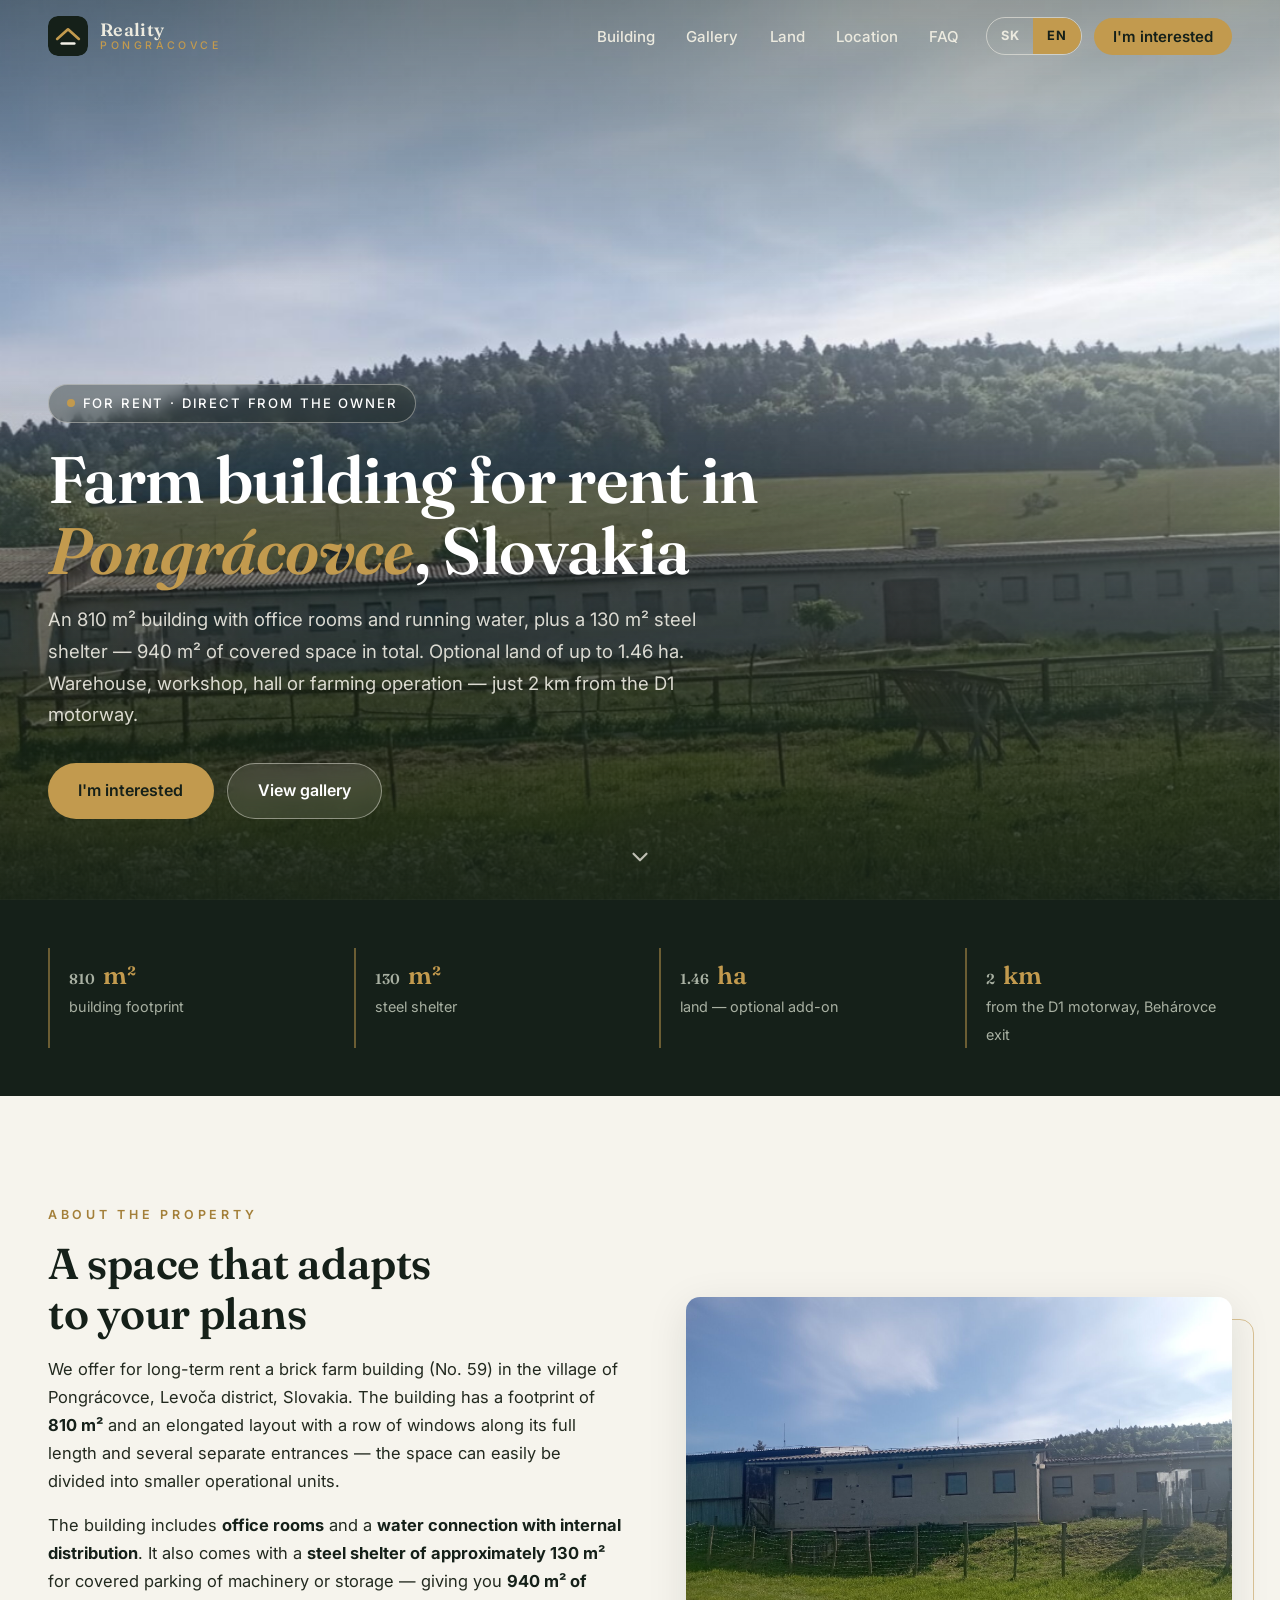
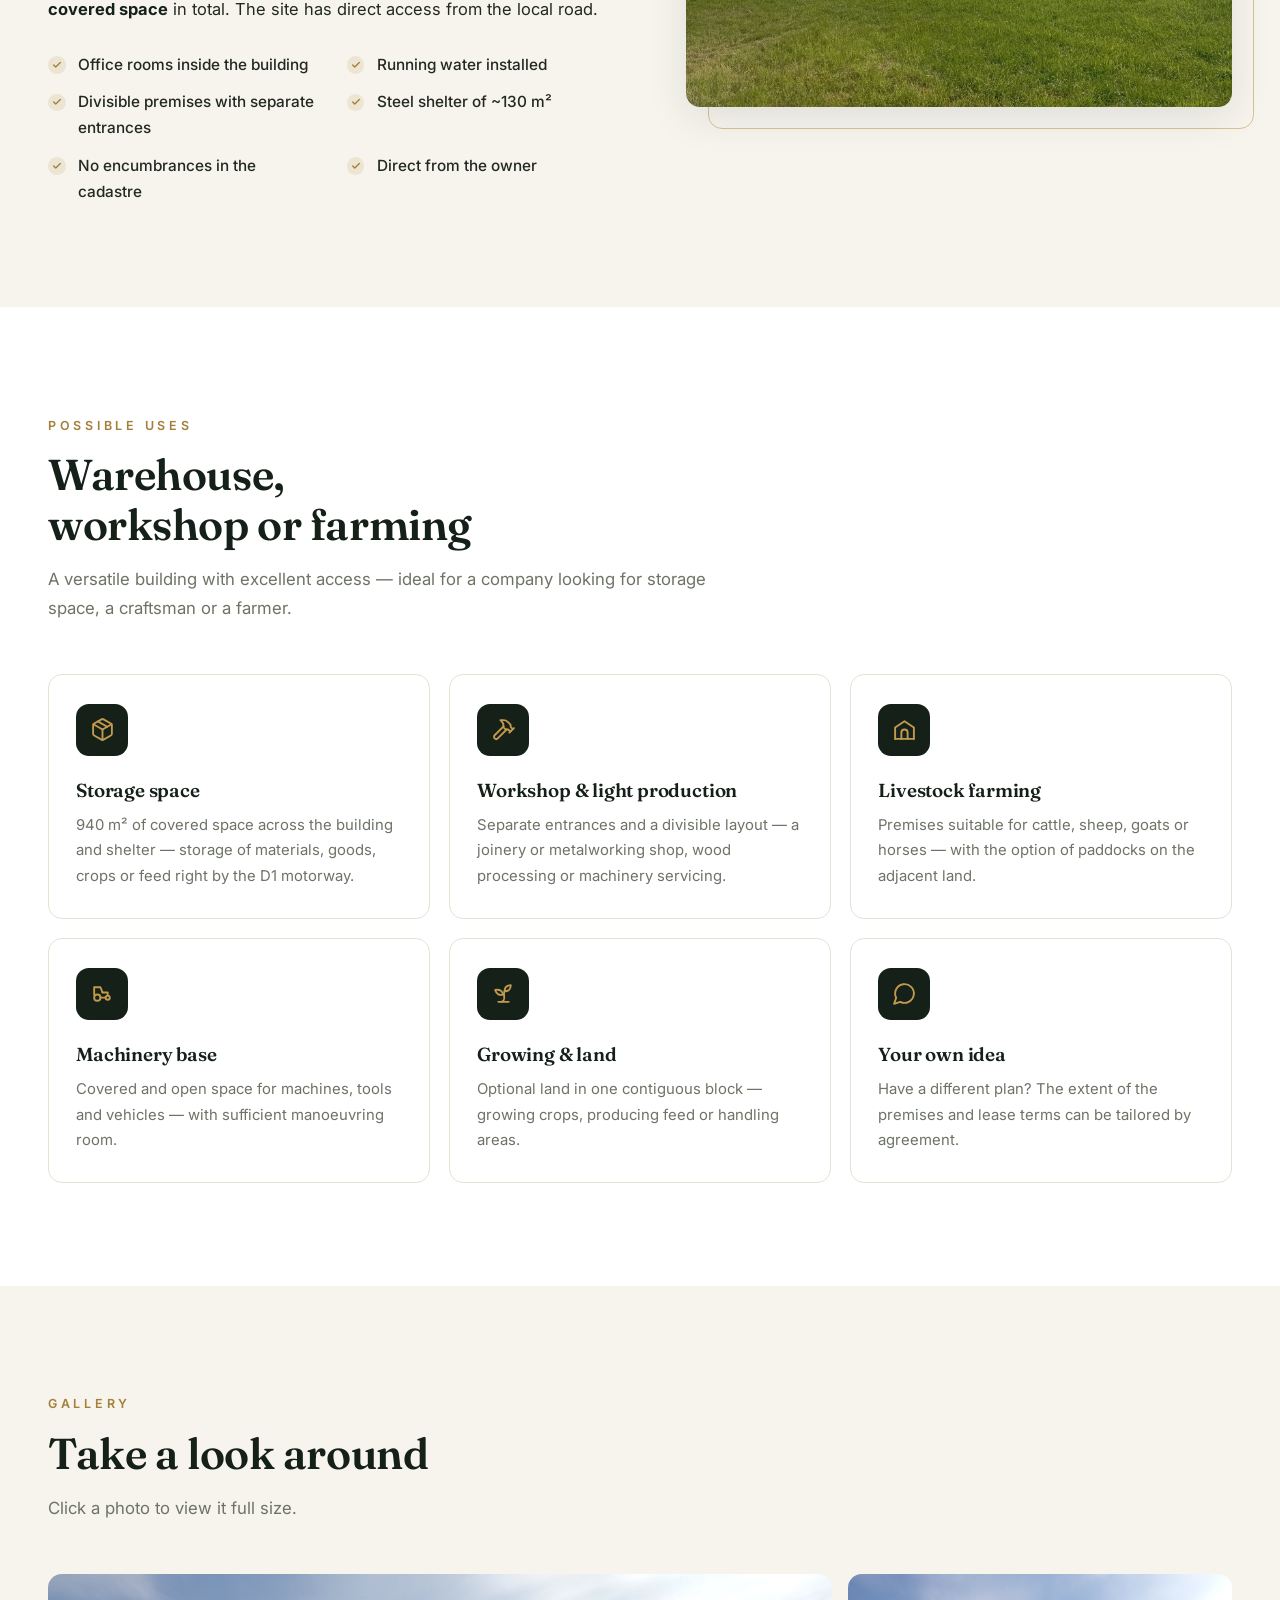
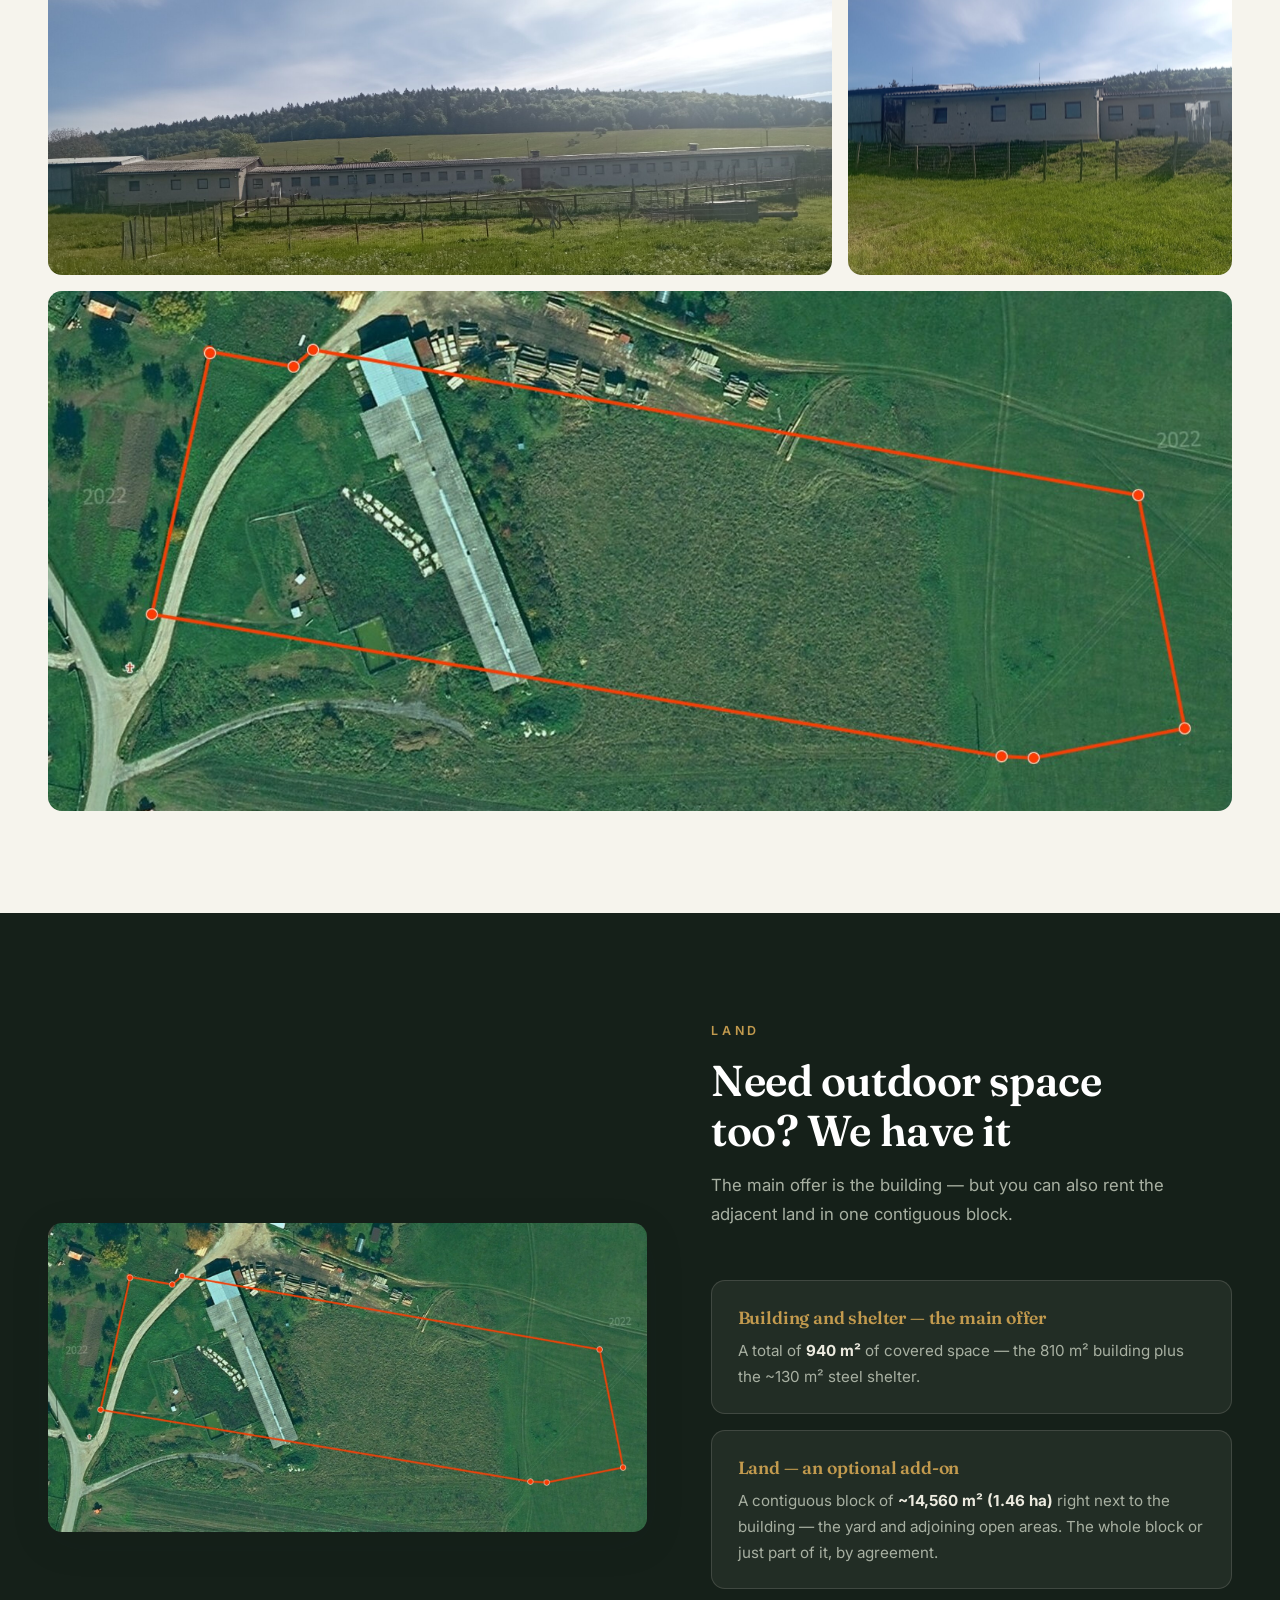
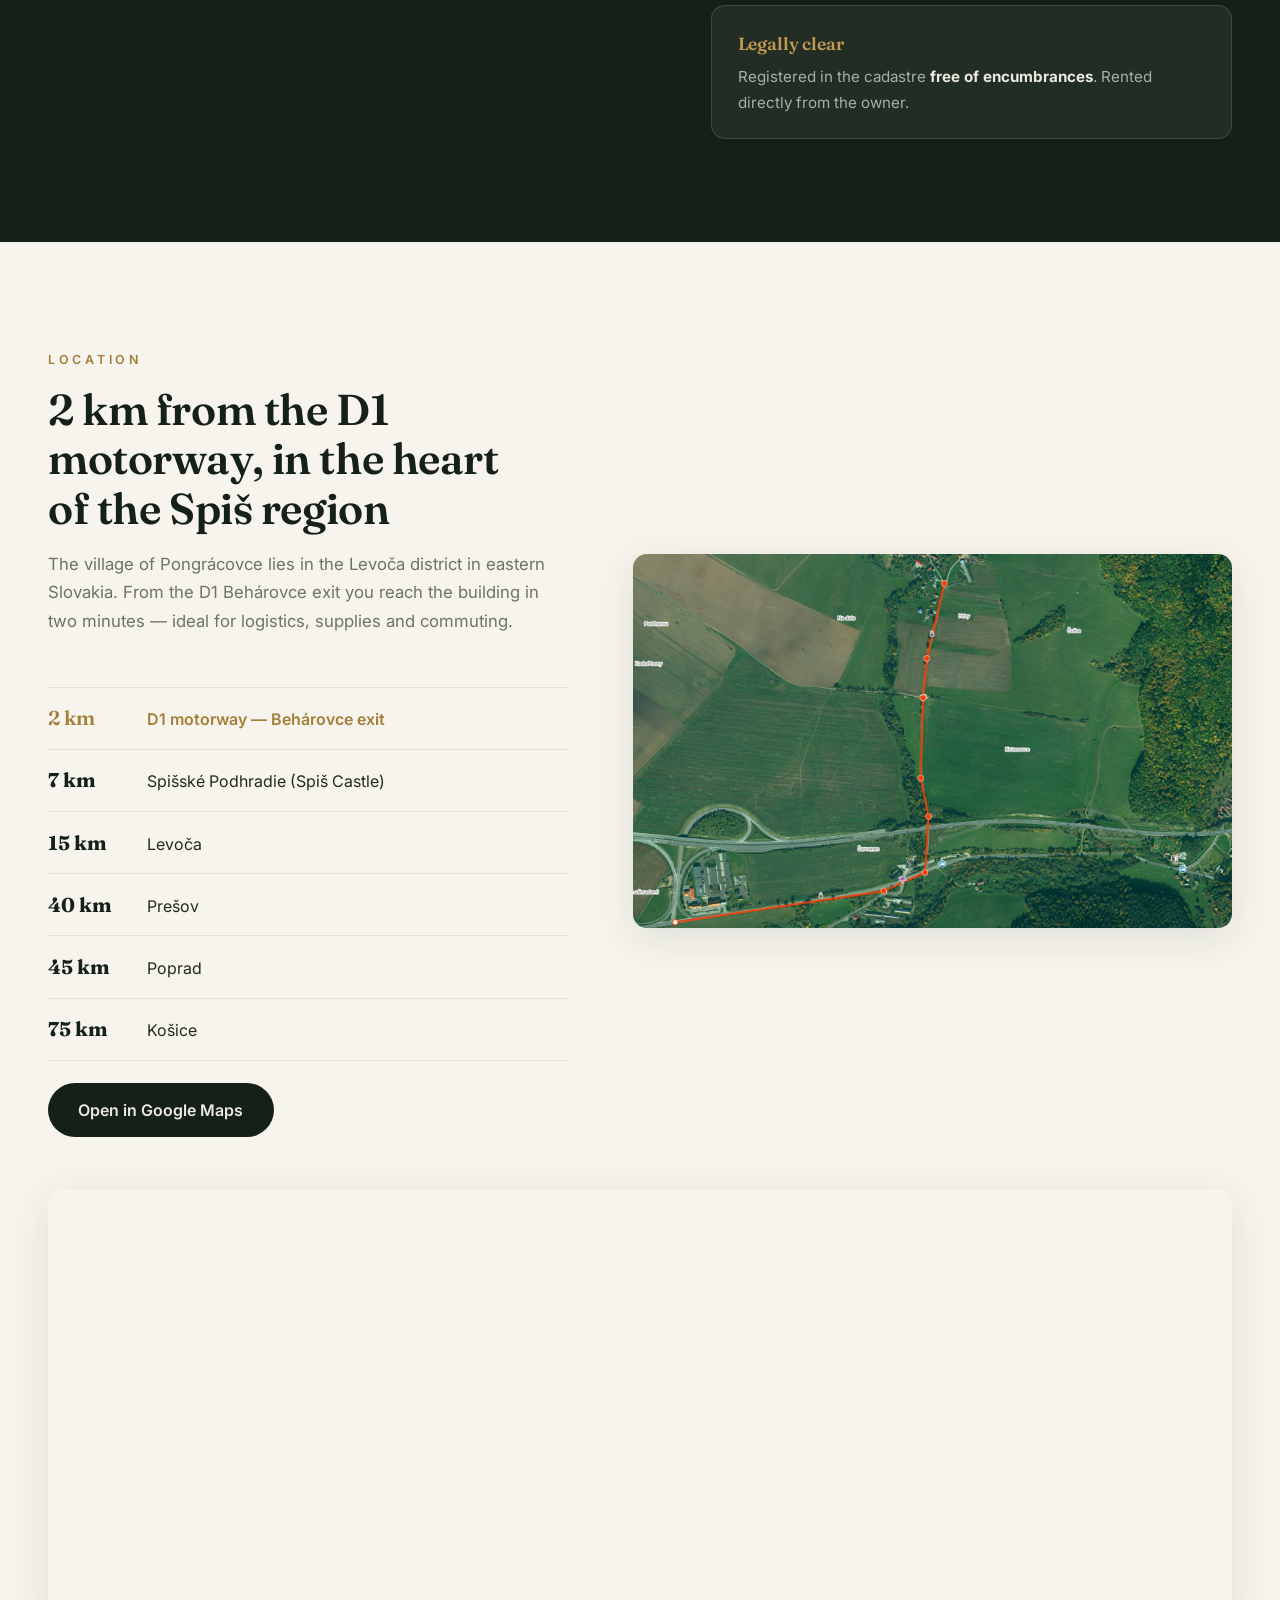
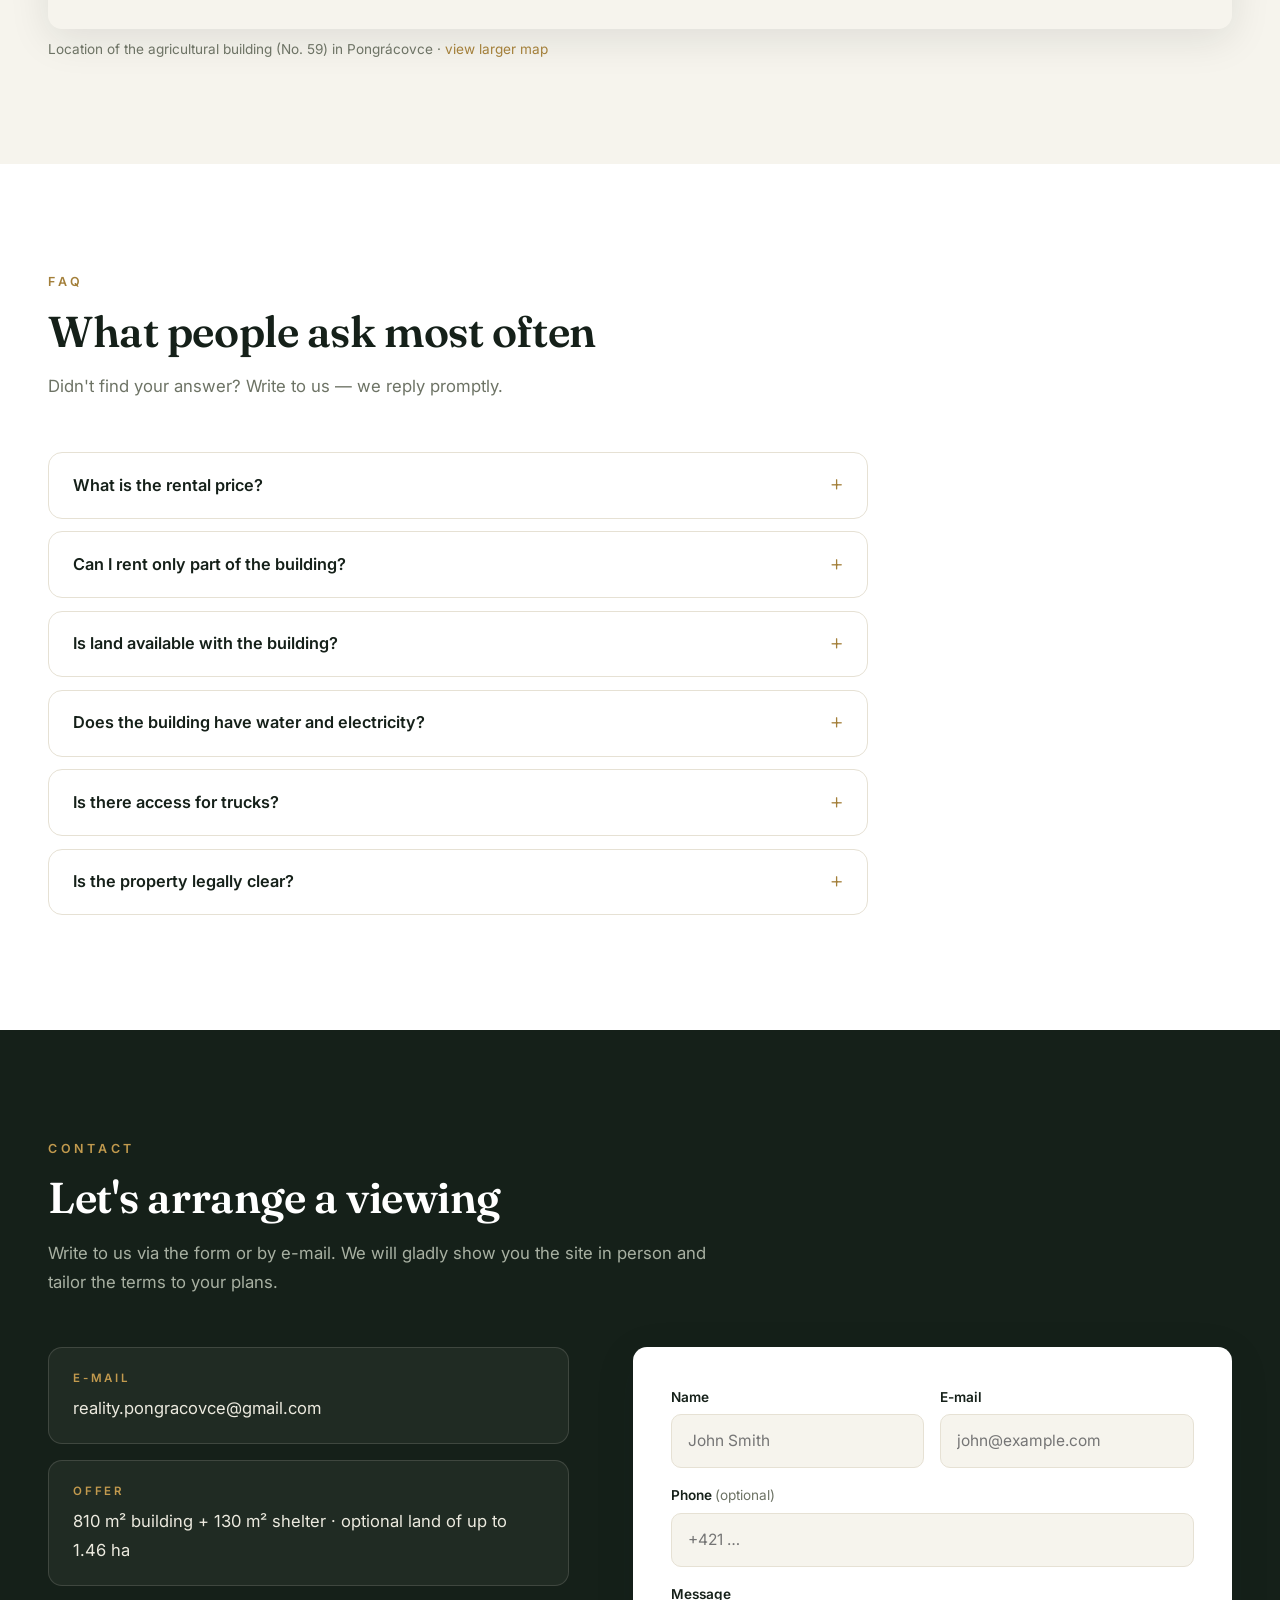
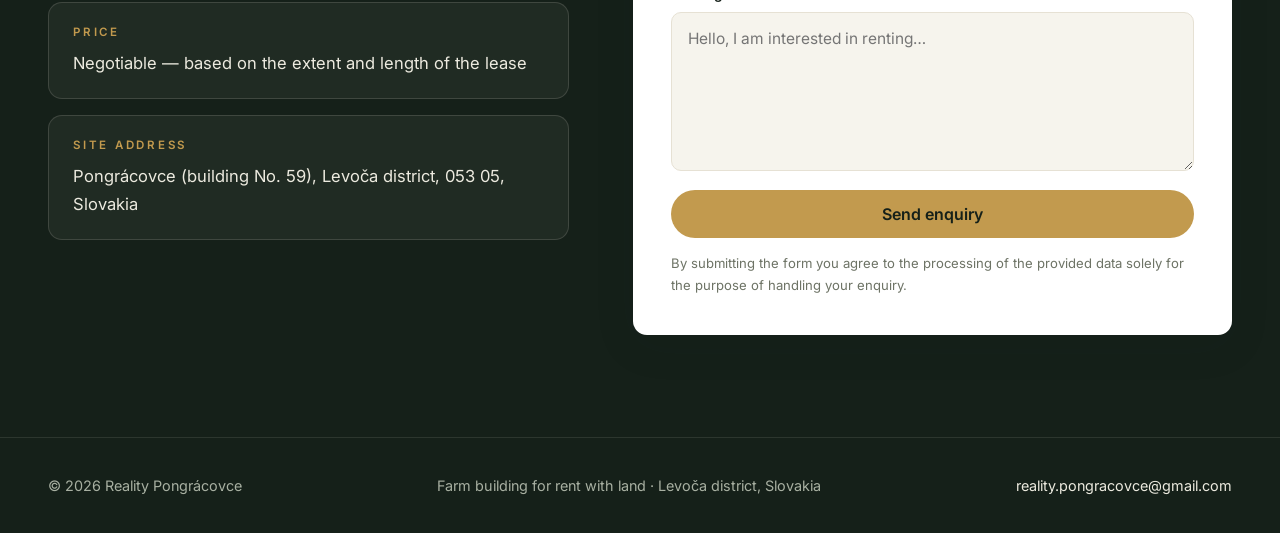
==== commit e3ca5f6e: "Výrazný segmentový prepínač jazyka SK|EN v hlavičke" ====
--- a/en/index.html
+++ b/en/index.html
@@ -93,7 +93,10 @@
         <li><a href="#pozemky">Land</a></li>
         <li><a href="#lokalita">Location</a></li>
         <li><a href="#faq">FAQ</a></li>
-        <li><a href="../" lang="sk" title="Slovenská verzia">SK</a></li>
+        <li class="lang" aria-label="Language / Jazyk">
+          <a href="../" lang="sk" title="Slovenská verzia">SK</a>
+          <a href="./" class="on" aria-current="true" title="English version">EN</a>
+        </li>
         <li><a href="#kontakt" class="nav-cta">I'm interested</a></li>
       </ul>
     </nav>
--- a/css/style.css
+++ b/css/style.css
@@ -146,6 +146,37 @@
 
 .nav .nav-cta:hover { background: var(--brass-dark); color: var(--white); }
 
+/* Prepínač jazyka */
+.nav .lang {
+  display: inline-flex;
+  align-items: stretch;
+  margin-left: 0.6rem;
+  border: 1.5px solid rgba(244, 241, 232, 0.55);
+  border-radius: 999px;
+  overflow: hidden;
+  transition: border-color 0.35s ease;
+}
+
+.top.solid .nav .lang { border-color: rgba(21, 32, 25, 0.35); }
+
+.nav .lang a {
+  padding: 0.42rem 0.85rem;
+  font-size: 0.8rem;
+  font-weight: 700;
+  letter-spacing: 0.08em;
+  border-radius: 0;
+  display: inline-flex;
+  align-items: center;
+}
+
+.nav .lang a:hover { background: rgba(194, 154, 78, 0.22); }
+
+.nav .lang a.on,
+.top.solid .nav .lang a.on {
+  background: var(--brass);
+  color: var(--ink);
+}
+
 .burger {
   display: none;
   background: none;
@@ -810,6 +841,8 @@
   .nav a { font-size: 1.25rem; color: var(--on-dark); }
   .top.solid .nav a { color: var(--on-dark); }
   .nav .nav-cta { margin-left: 0; }
+  .nav .lang, .top.solid .nav .lang { margin-left: 0; border-color: rgba(244, 241, 232, 0.55); }
+  .nav .lang a { font-size: 0.95rem; padding: 0.5rem 1.1rem; }
   .burger { display: block; position: relative; z-index: 95; }
   .gallery figure, .gallery figure.wide { grid-column: span 12; }
   .gallery img { min-height: 220px; }
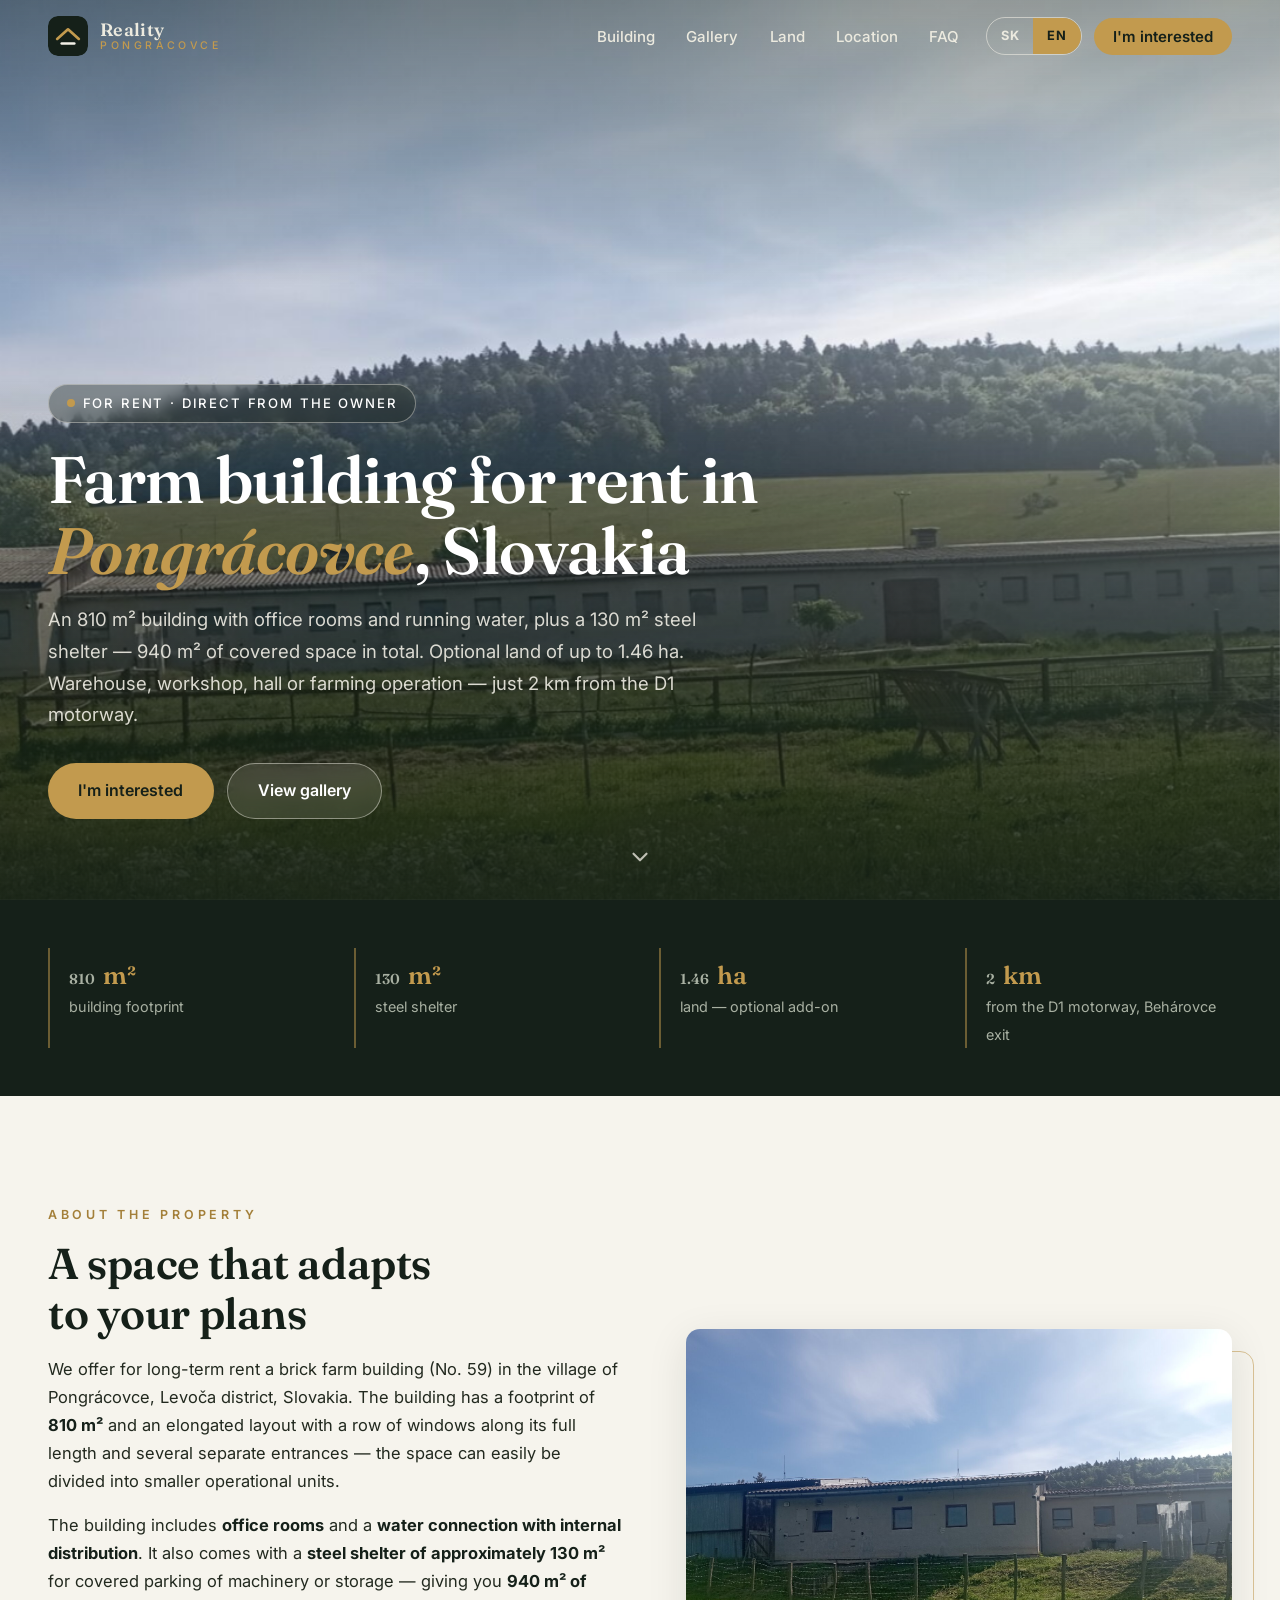
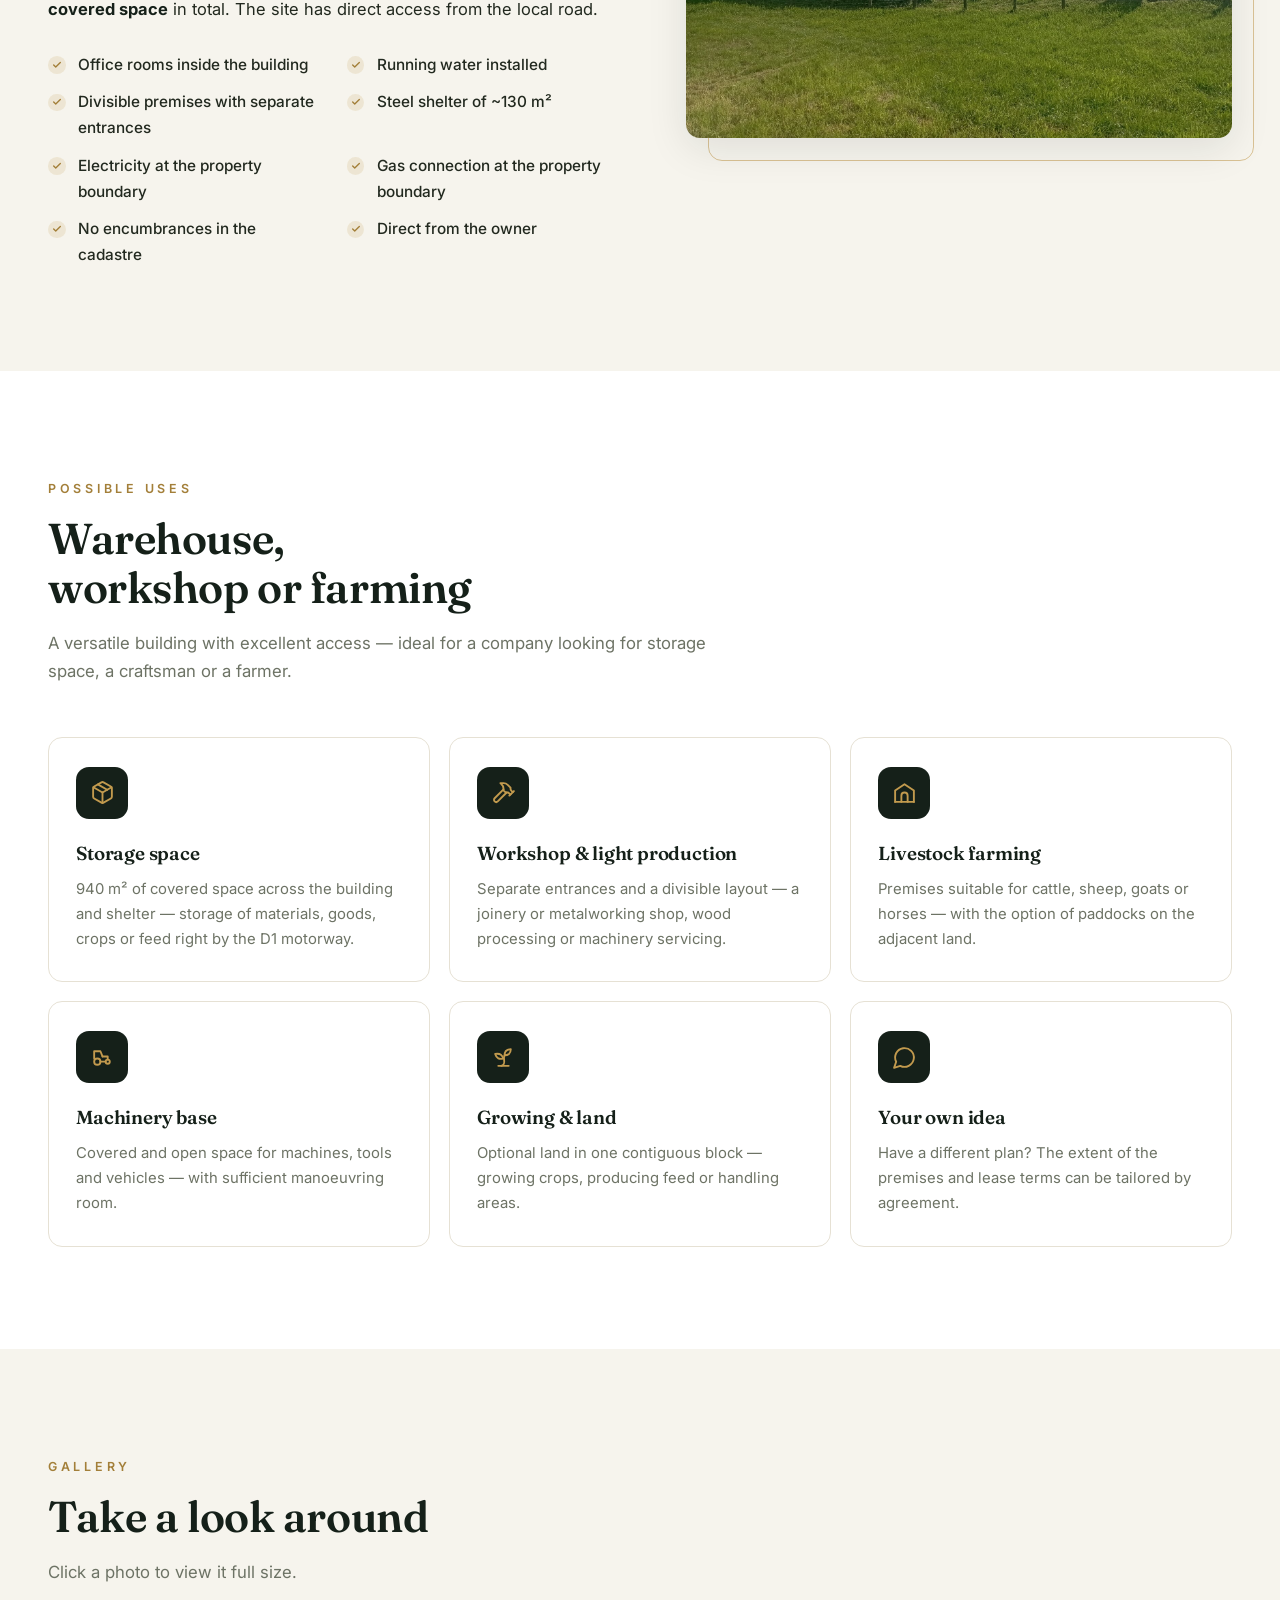
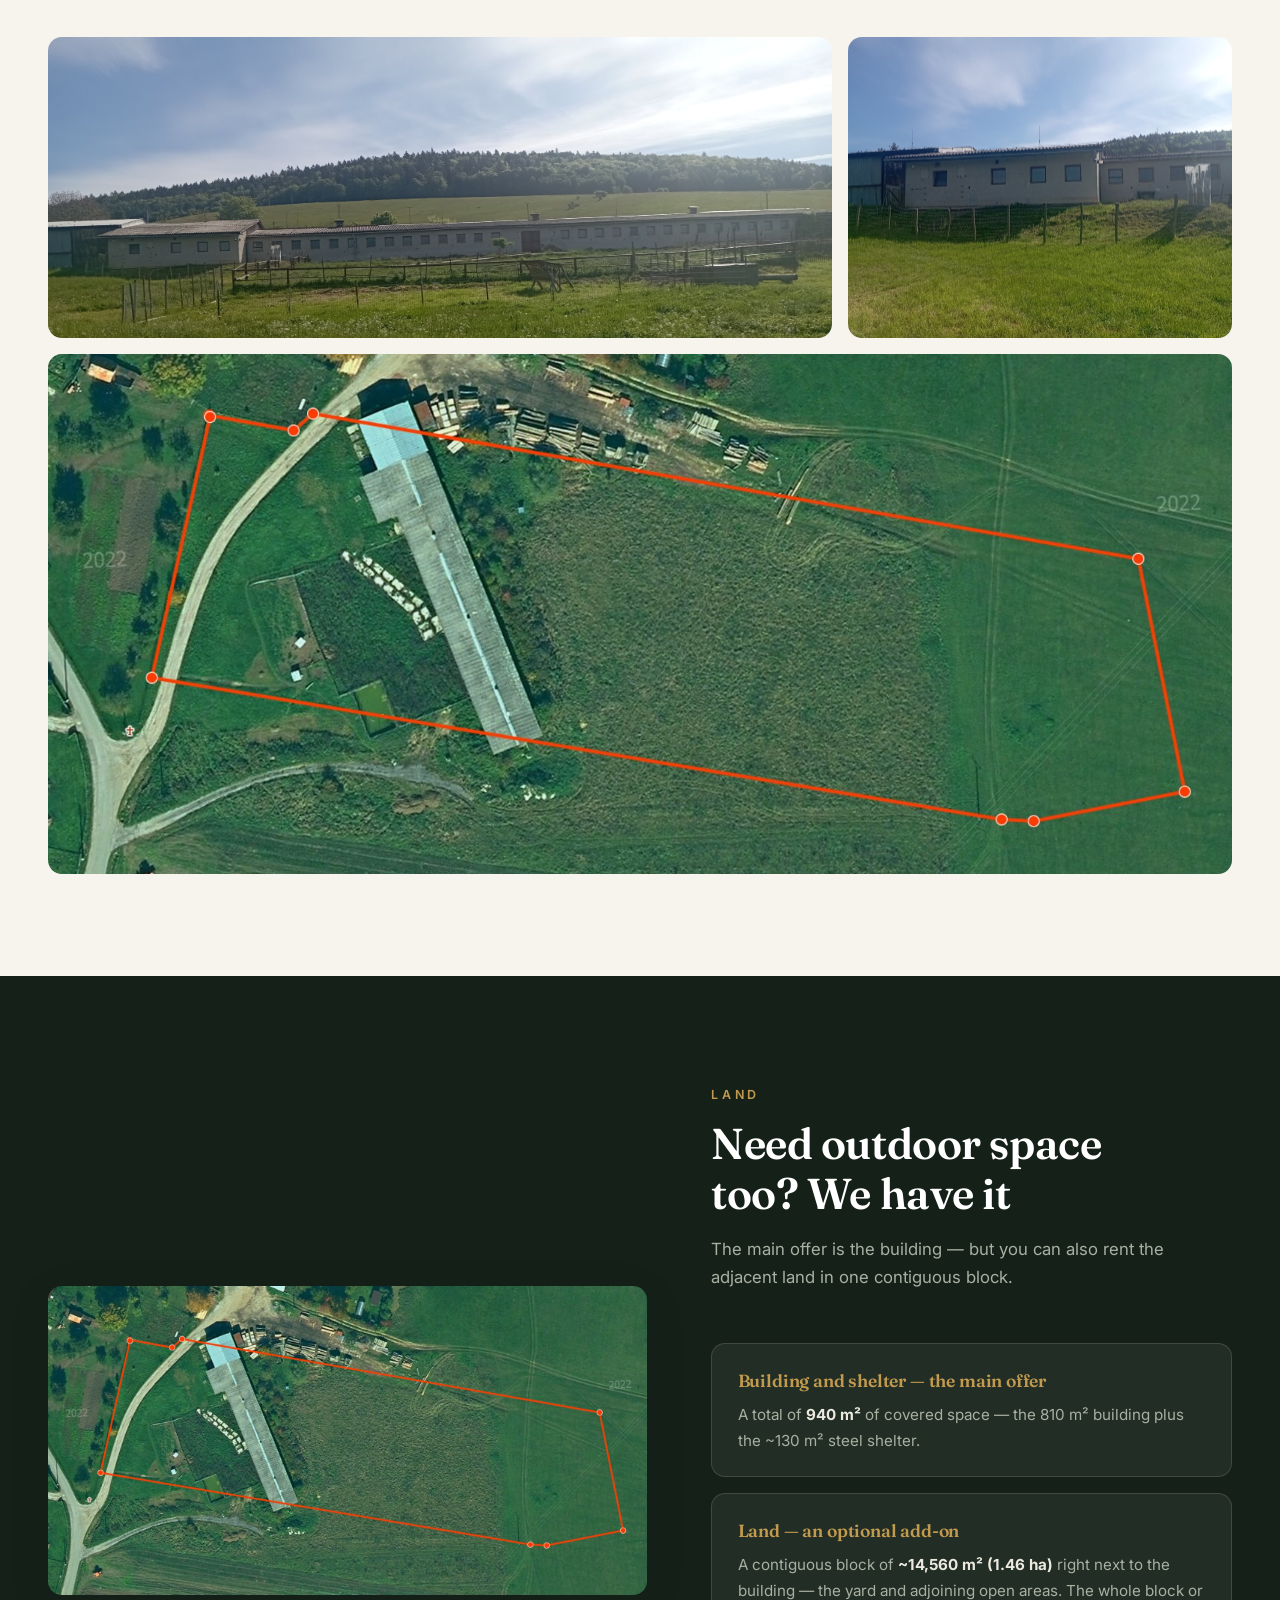
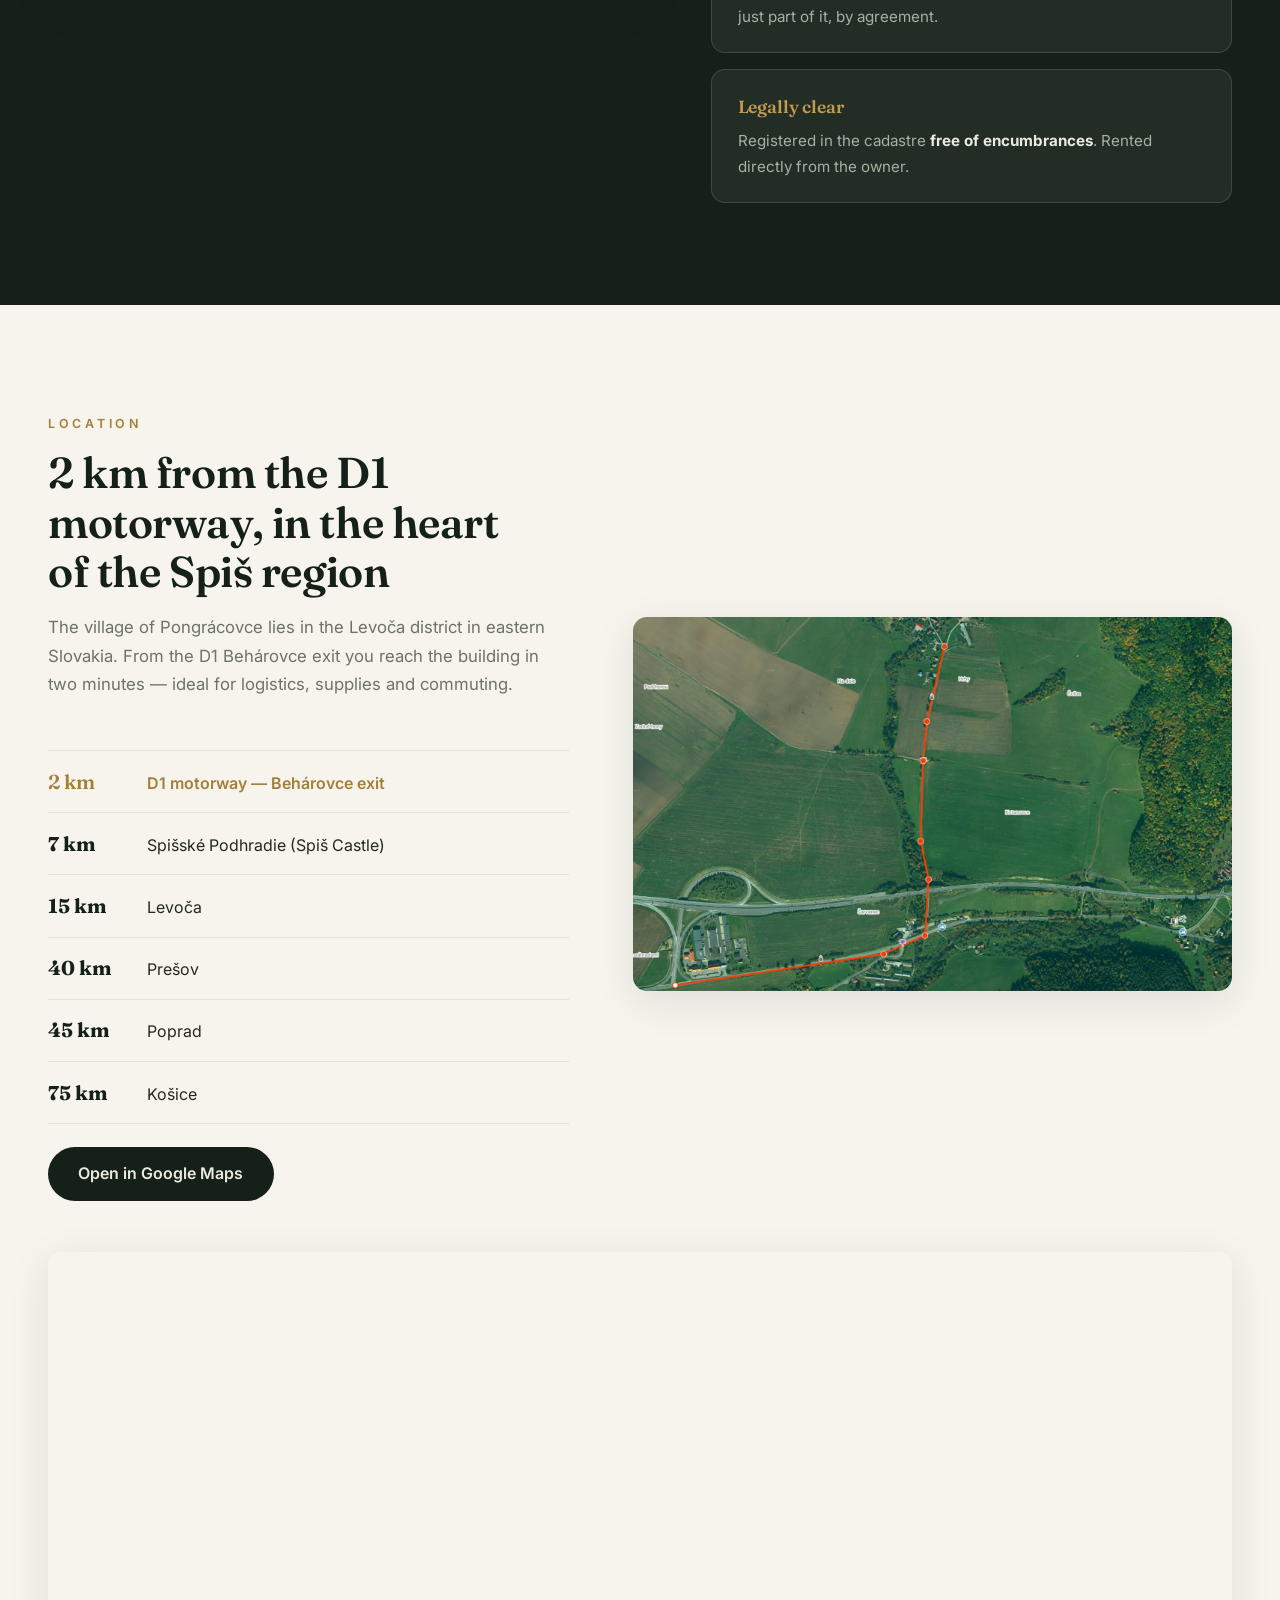
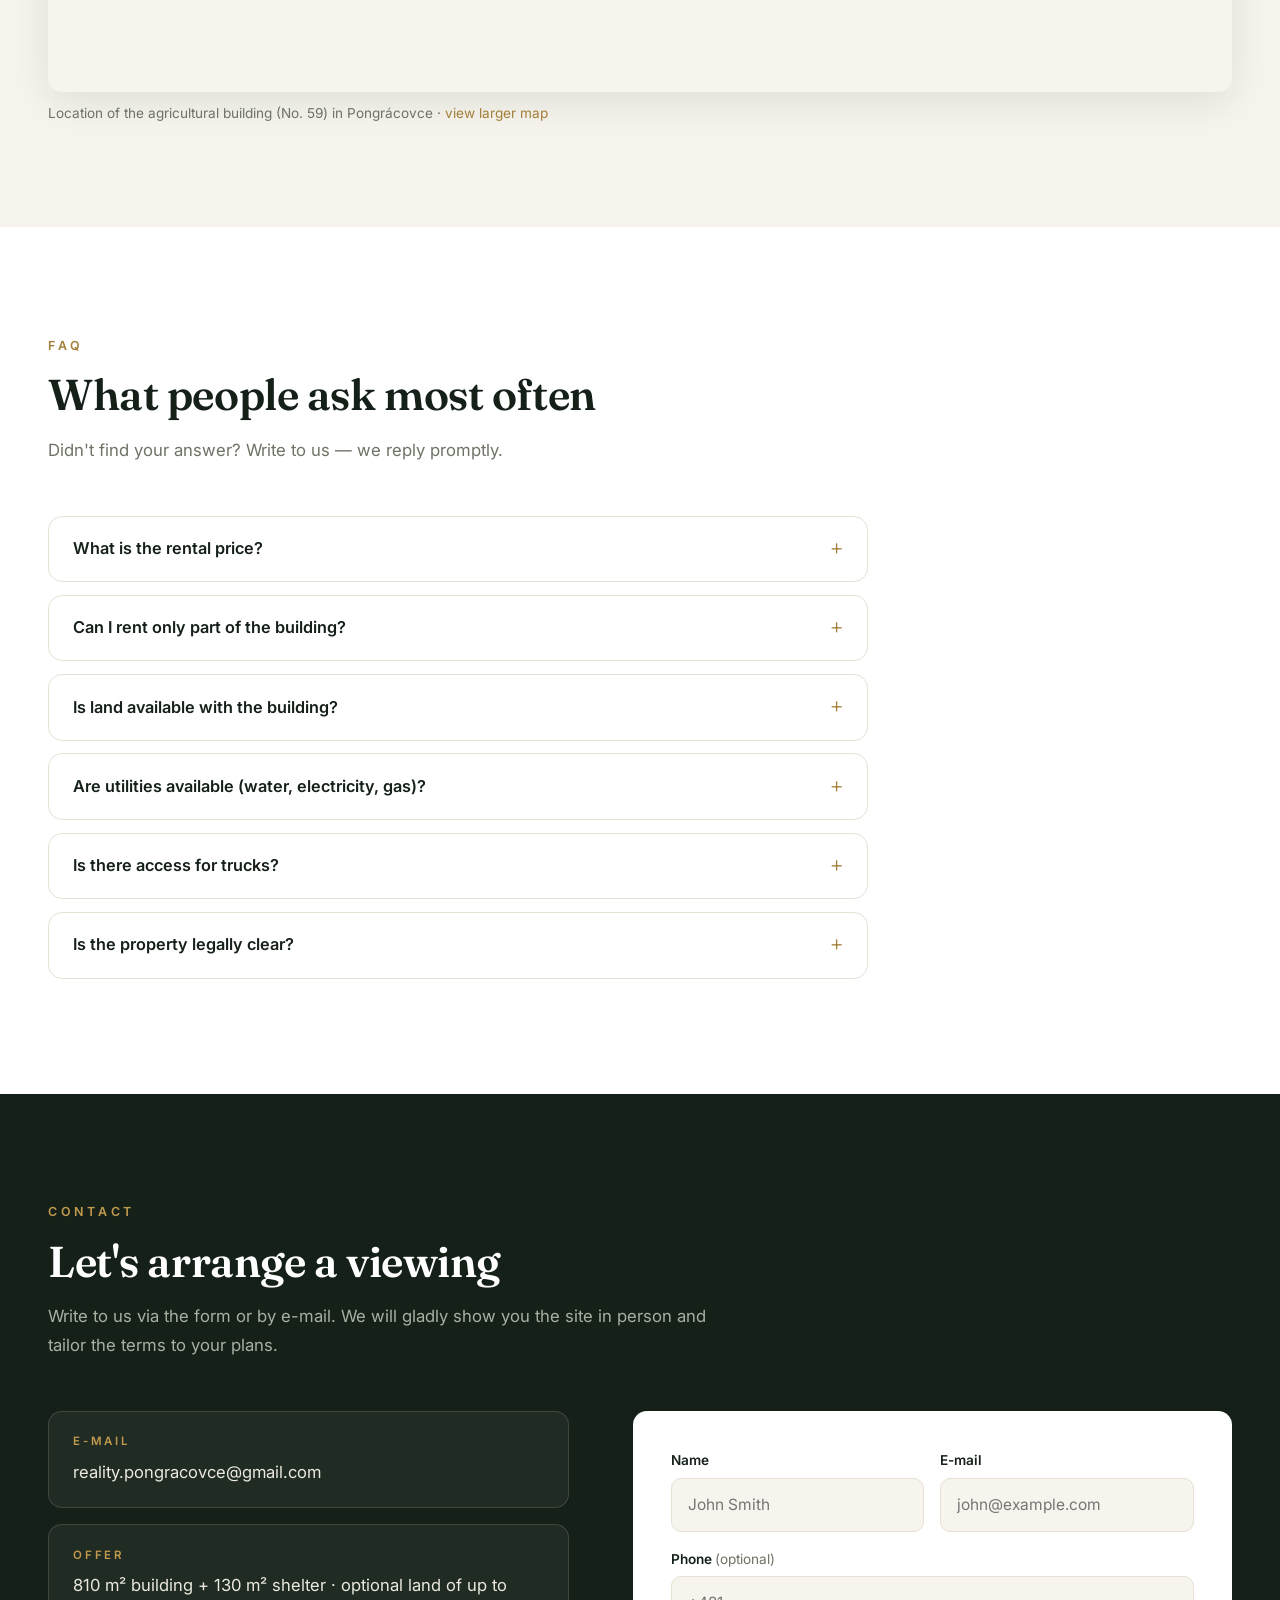
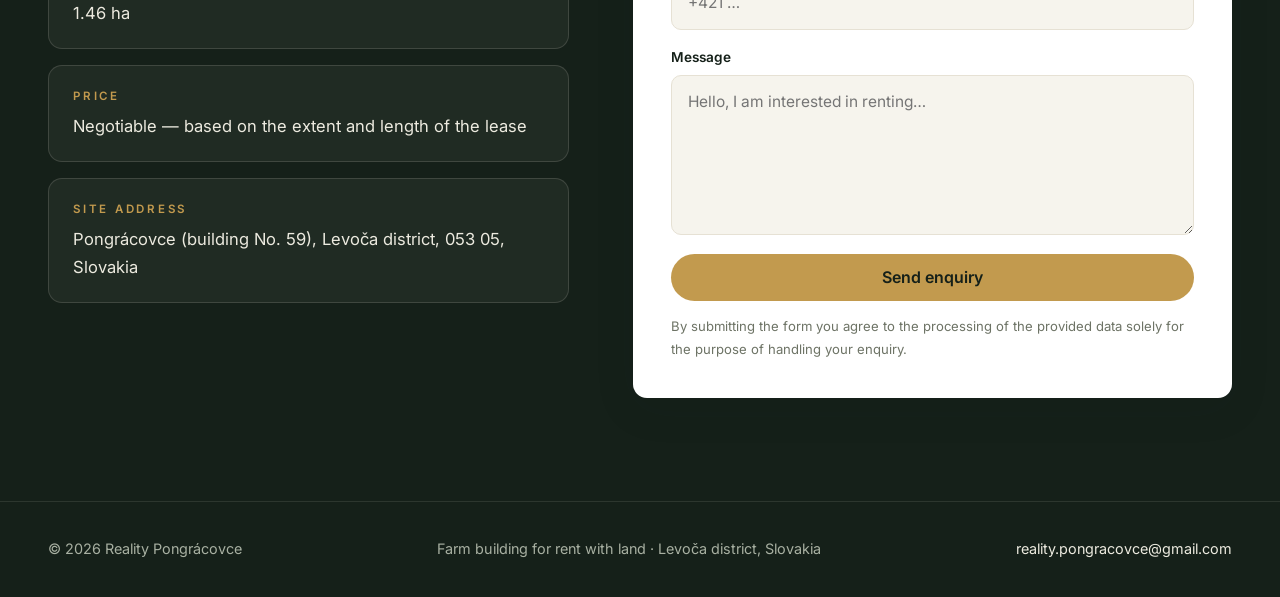
==== commit d7722c6c: "Plynová prípojka na hranici pozemku — FAQ a výhody v oboch jazykoch" ====
--- a/en/index.html
+++ b/en/index.html
@@ -22,6 +22,7 @@
   <link rel="preconnect" href="https://fonts.googleapis.com">
   <link rel="preconnect" href="https://fonts.gstatic.com" crossorigin>
   <link href="https://fonts.googleapis.com/css2?family=Fraunces:ital,wght@0,400;0,600;1,600&family=Inter:wght@400;500;600&display=swap" rel="stylesheet">
+  <link rel="stylesheet" href="https://unpkg.com/leaflet@1.9.4/dist/leaflet.css" integrity="sha256-p4NxAoJBhIIN+hmNHrzRCf9tD/miZyoHS5obTRR9BMY=" crossorigin="">
   <link rel="stylesheet" href="../css/style.css">
   <script type="application/ld+json">
   {
@@ -58,8 +59,8 @@
       },
       {
         "@type": "Question",
-        "name": "Does the building have water and electricity?",
-        "acceptedAnswer": { "@type": "Answer", "text": "The building has a water connection with internal distribution. A power line runs along the boundary of the property — the tenant may arrange a connection according to their needs." }
+        "name": "Are utilities available (water, electricity, gas)?",
+        "acceptedAnswer": { "@type": "Answer", "text": "The building has a water connection with internal distribution. A power line and a gas connection point are at the boundary of the property — the tenant may arrange connections according to their needs." }
       },
       {
         "@type": "Question",
@@ -142,6 +143,8 @@
         <li>Running water installed</li>
         <li>Divisible premises with separate entrances</li>
         <li>Steel shelter of ~130 m²</li>
+        <li>Electricity at the property boundary</li>
+        <li>Gas connection at the property boundary</li>
         <li>No encumbrances in the cadastre</li>
         <li>Direct from the owner</li>
       </ul>
@@ -265,11 +268,7 @@
   </div>
   <div class="wrap">
     <div class="map-embed reveal">
-      <iframe
-        title="Map — agricultural site in Pongrácovce, Slovakia"
-        src="https://www.openstreetmap.org/export/embed.html?bbox=20.80953%2C49.00945%2C20.83953%2C49.02545&amp;layer=mapnik&amp;marker=49.01745%2C20.82452"
-        loading="lazy"
-        referrerpolicy="no-referrer-when-downgrade"></iframe>
+      <div id="mapa" data-popup="Agricultural building (No. 59)&lt;br&gt;Pongrácovce, Slovakia" aria-label="Map — agricultural site in Pongrácovce, Slovakia"></div>
       <p class="map-note">Location of the agricultural building (No. 59) in Pongrácovce · <a href="https://www.openstreetmap.org/?mlat=49.01745&amp;mlon=20.82452#map=16/49.01745/20.82452" target="_blank" rel="noopener">view larger map</a></p>
     </div>
   </div>
@@ -294,8 +293,8 @@
         <div class="a">Yes, optionally. A contiguous block of land of approximately 14,560 m² adjacent to the building can be rented — in whole or in part, as needed.</div>
       </details>
       <details class="reveal">
-        <summary>Does the building have water and electricity?</summary>
-        <div class="a">The building has a water connection with internal distribution. A power line runs along the boundary of the property — the tenant may arrange a connection according to their needs.</div>
+        <summary>Are utilities available (water, electricity, gas)?</summary>
+        <div class="a">The building has a water connection with internal distribution. A power line and a gas connection point are at the boundary of the property — the tenant may arrange connections according to their needs.</div>
       </details>
       <details class="reveal">
         <summary>Is there access for trucks?</summary>
@@ -333,9 +332,13 @@
           <p>Pongrácovce (building No. 59), Levoča district, 053 05, Slovakia</p>
         </div>
       </div>
-      <form class="form reveal reveal-d1" action="https://formsubmit.co/reality.pongracovce@gmail.com" method="POST">
+      <form class="form reveal reveal-d1" action="https://formsubmit.co/reality.pongracovce@gmail.com" method="POST"
+            data-sending="Sending…"
+            data-success="Thank you! Your message has been sent. We will get back to you as soon as possible."
+            data-error="Sending failed. Please try again or write to us directly by e-mail.">
         <input type="hidden" name="_subject" value="Enquiry from the website — Reality Pongrácovce (EN)">
-        <input type="hidden" name="_captcha" value="true">
+        <input type="hidden" name="_captcha" value="false">
+        <input type="hidden" name="_template" value="table">
         <input type="text" name="_honey" style="display:none">
         <div class="form-grid">
           <div class="field">
@@ -380,6 +383,8 @@
   <button class="lb-next" aria-label="Next">›</button>
 </div>
 
+<script src="https://unpkg.com/leaflet@1.9.4/dist/leaflet.js" integrity="sha256-20nQCchB9co0qIjJZRGuk2/Z9VM+kNiyxNV1lvTlZBo=" crossorigin=""></script>
 <script src="../js/skripty.js"></script>
+<!-- Cloudflare Web Analytics --><script type='module' src='https://static.cloudflareinsights.com/beacon.min.js' data-cf-beacon='{"token": "38cc1b49925743389c201ef46da2820f"}'></script><!-- End Cloudflare Web Analytics -->
 </body>
 </html>
--- a/css/style.css
+++ b/css/style.css
@@ -657,14 +657,16 @@
   margin-top: clamp(2rem, 4vw, 3.5rem);
 }
 
-.map-embed iframe {
-  display: block;
+#mapa {
   width: 100%;
   height: 440px;
-  border: 0;
   border-radius: var(--r);
   box-shadow: var(--shadow);
-}
+  z-index: 1;
+}
+
+#mapa .leaflet-pane, #mapa .leaflet-control { z-index: 1; }
+#mapa .leaflet-top, #mapa .leaflet-bottom { z-index: 2; }
 
 .map-note {
   font-size: 0.85rem;
@@ -785,6 +787,28 @@
 .form .btn { width: 100%; justify-content: center; margin-top: 1.2rem; }
 
 .form .note { font-size: 0.82rem; color: var(--muted); margin-top: 0.9rem; }
+
+.form-ok {
+  text-align: center;
+  padding: 2.5rem 1rem;
+  color: var(--ink);
+}
+
+.form-ok svg {
+  width: 56px;
+  height: 56px;
+  color: var(--brass-dark);
+  margin: 0 auto 1rem;
+  display: block;
+}
+
+.form-ok p { font-size: 1.1rem; font-weight: 600; }
+
+.form-err {
+  color: #a33b2e;
+  font-size: 0.92rem;
+  margin-top: 0.8rem;
+}
 
 /* ---------- Pätička ---------- */
 .foot {
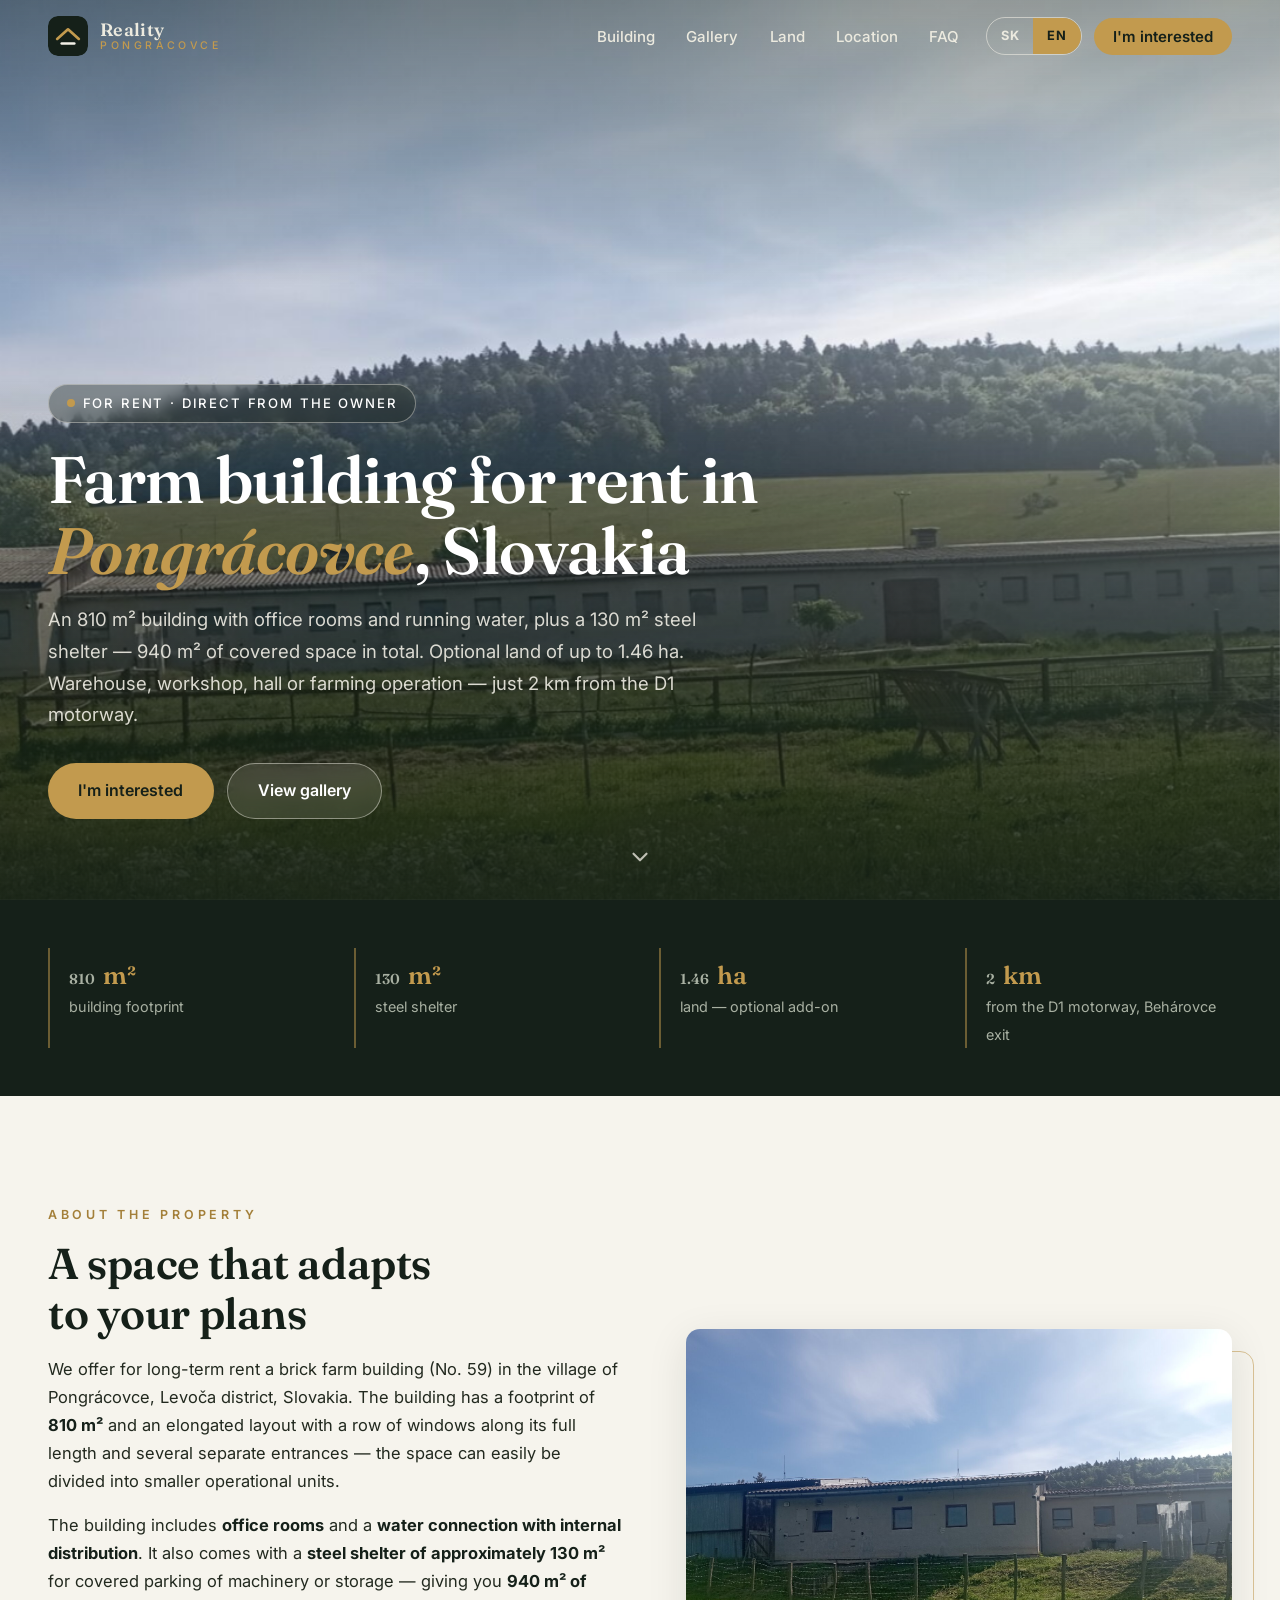
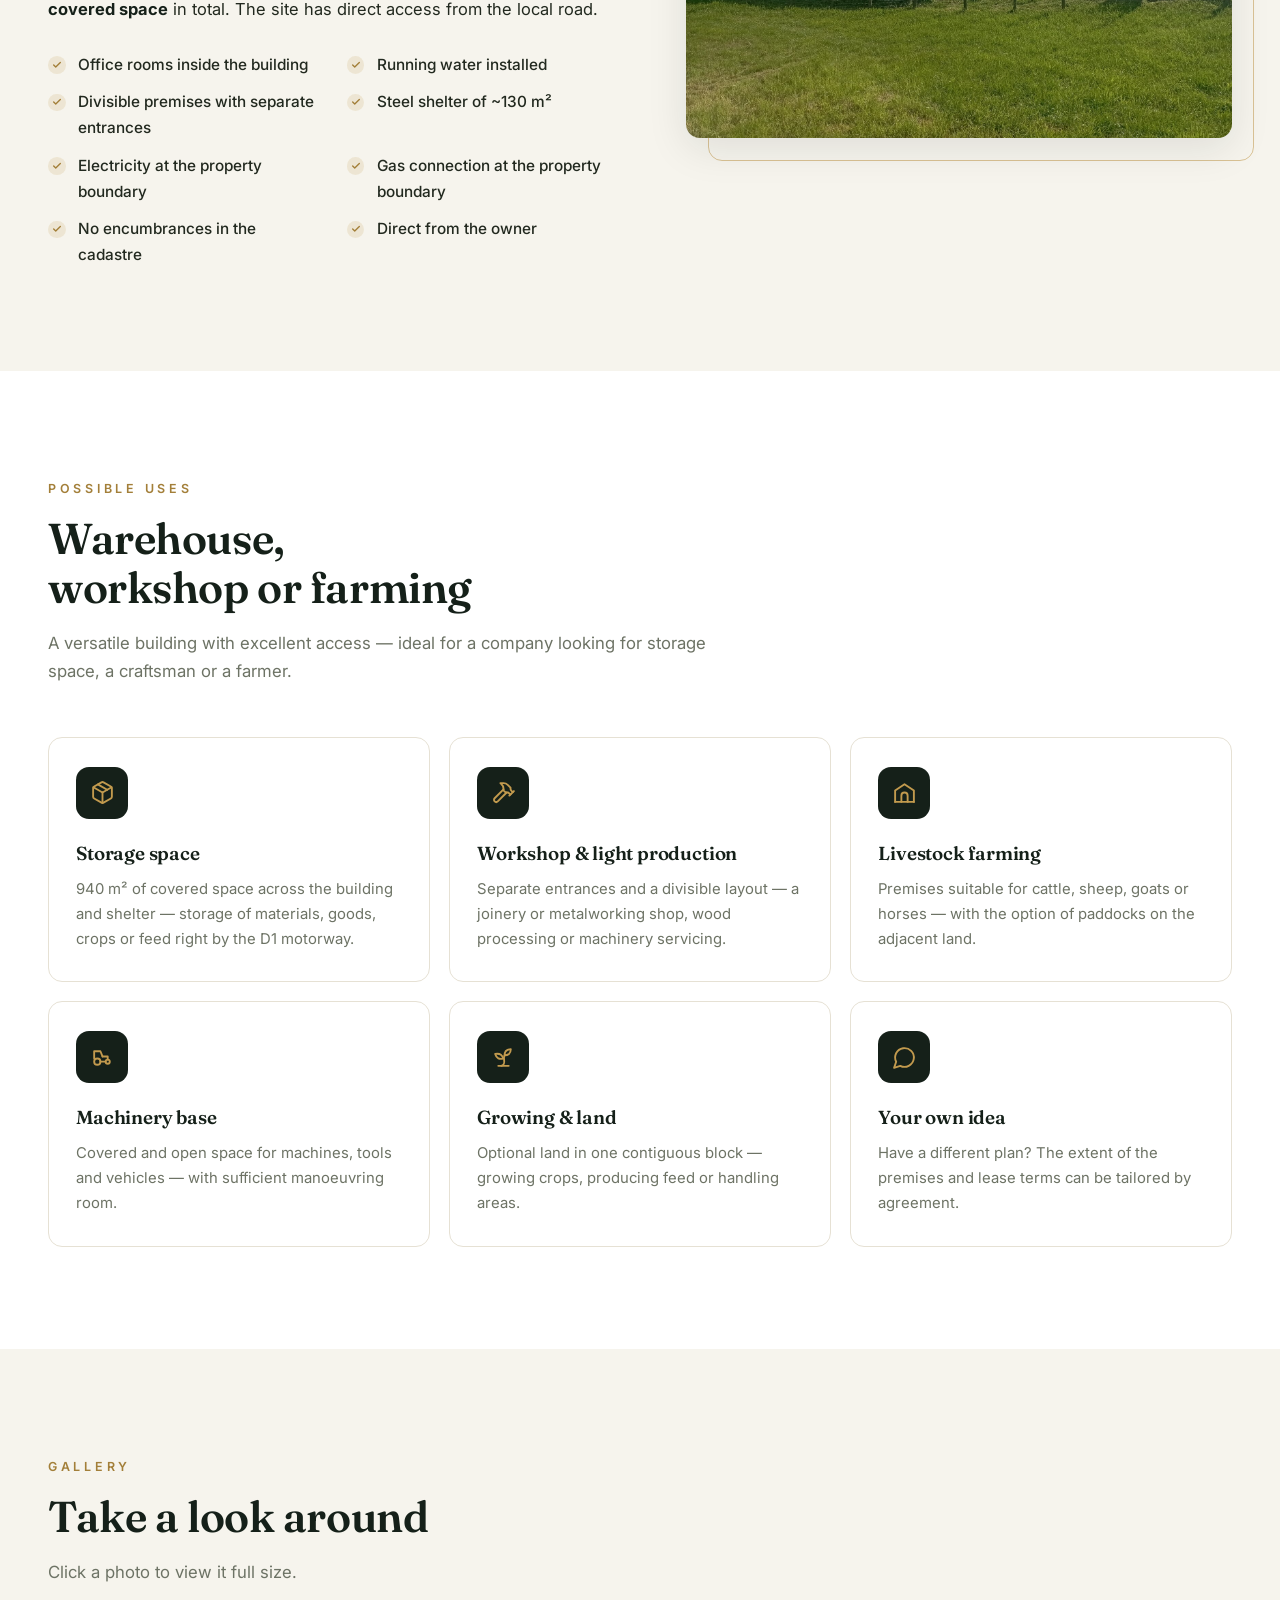
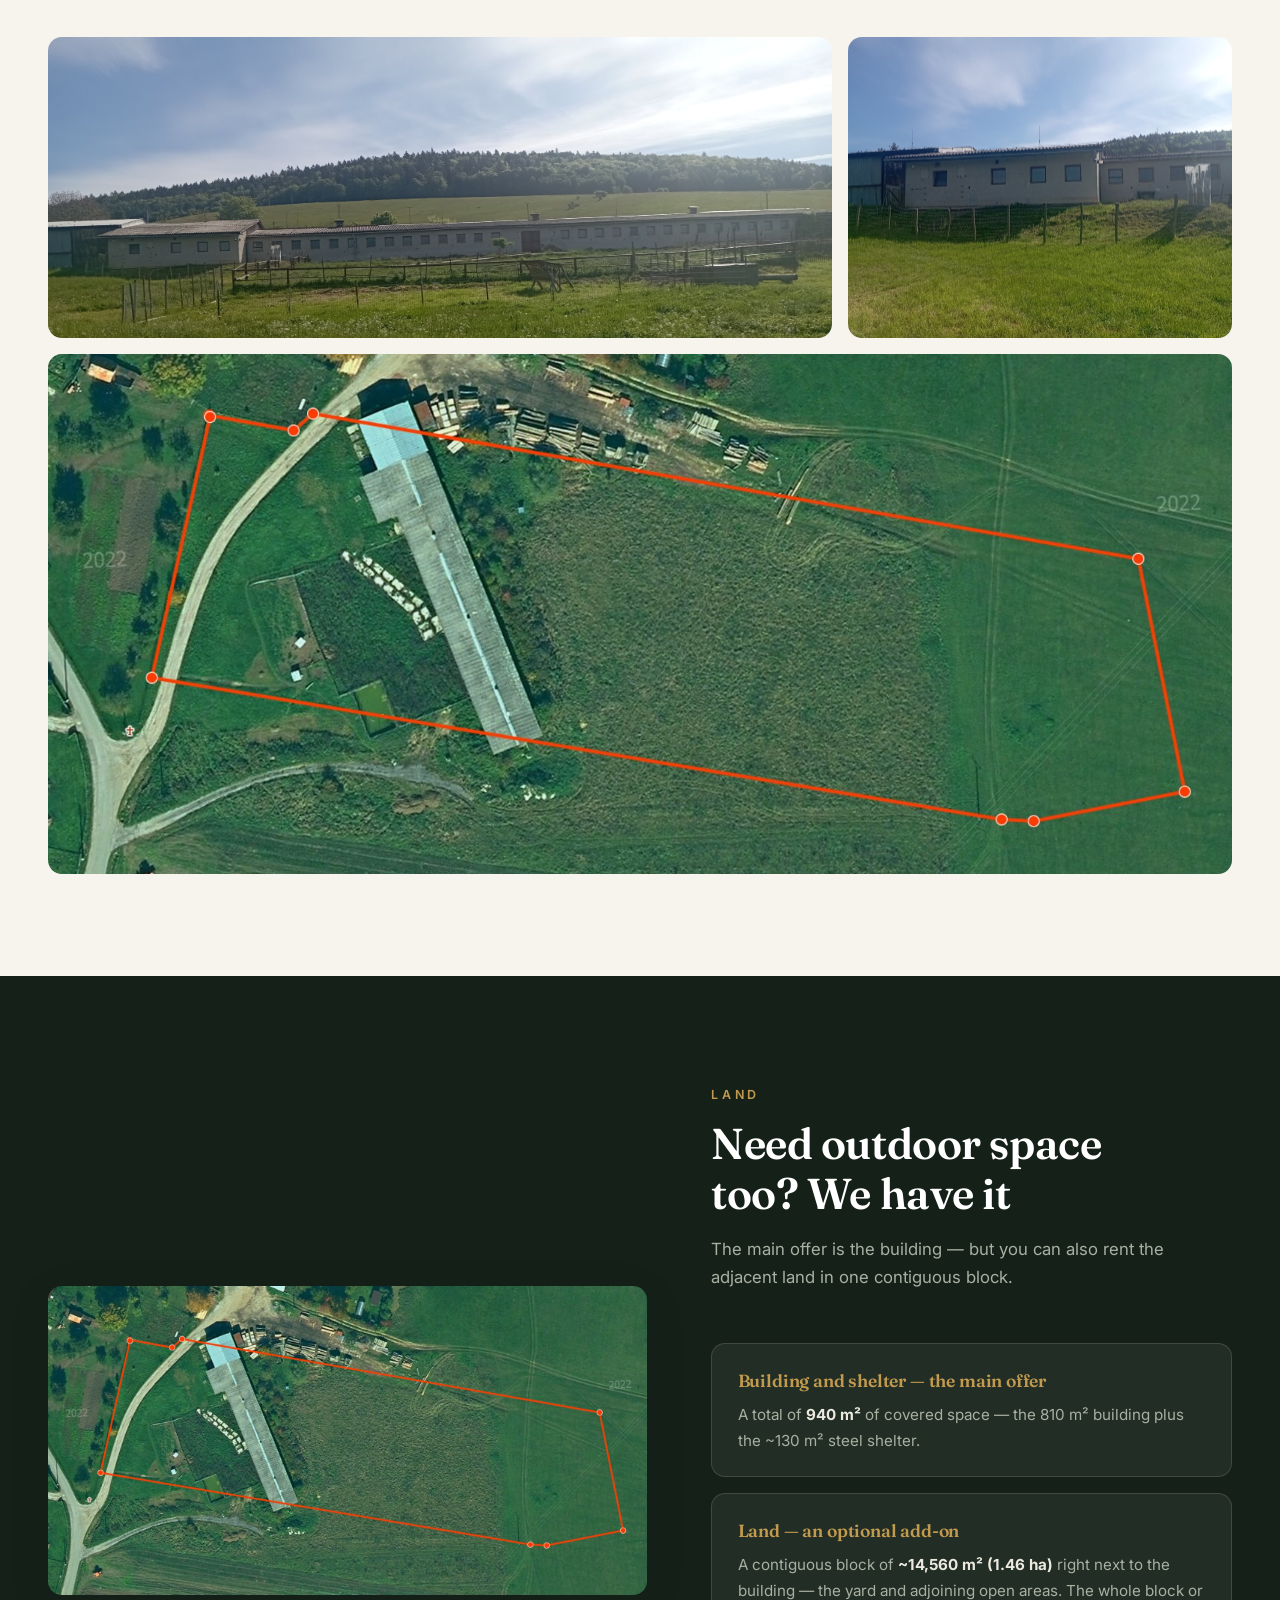
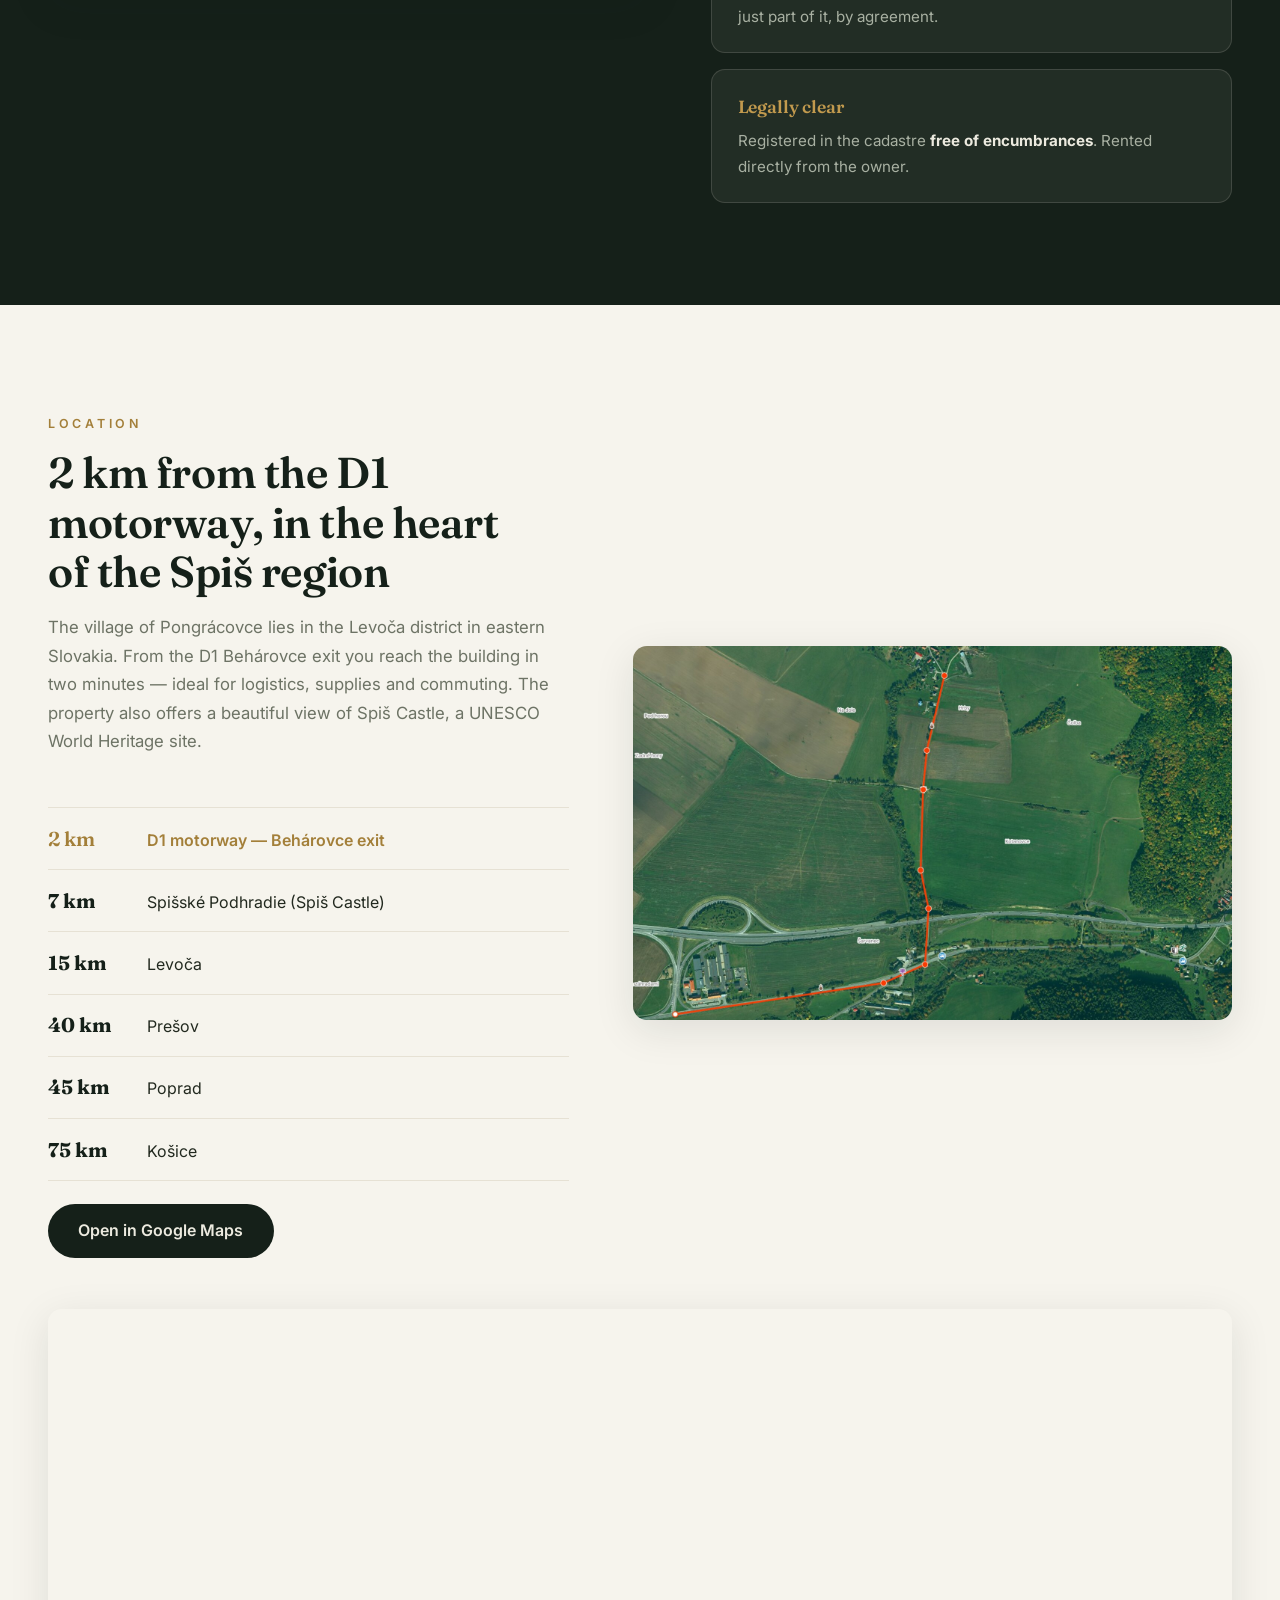
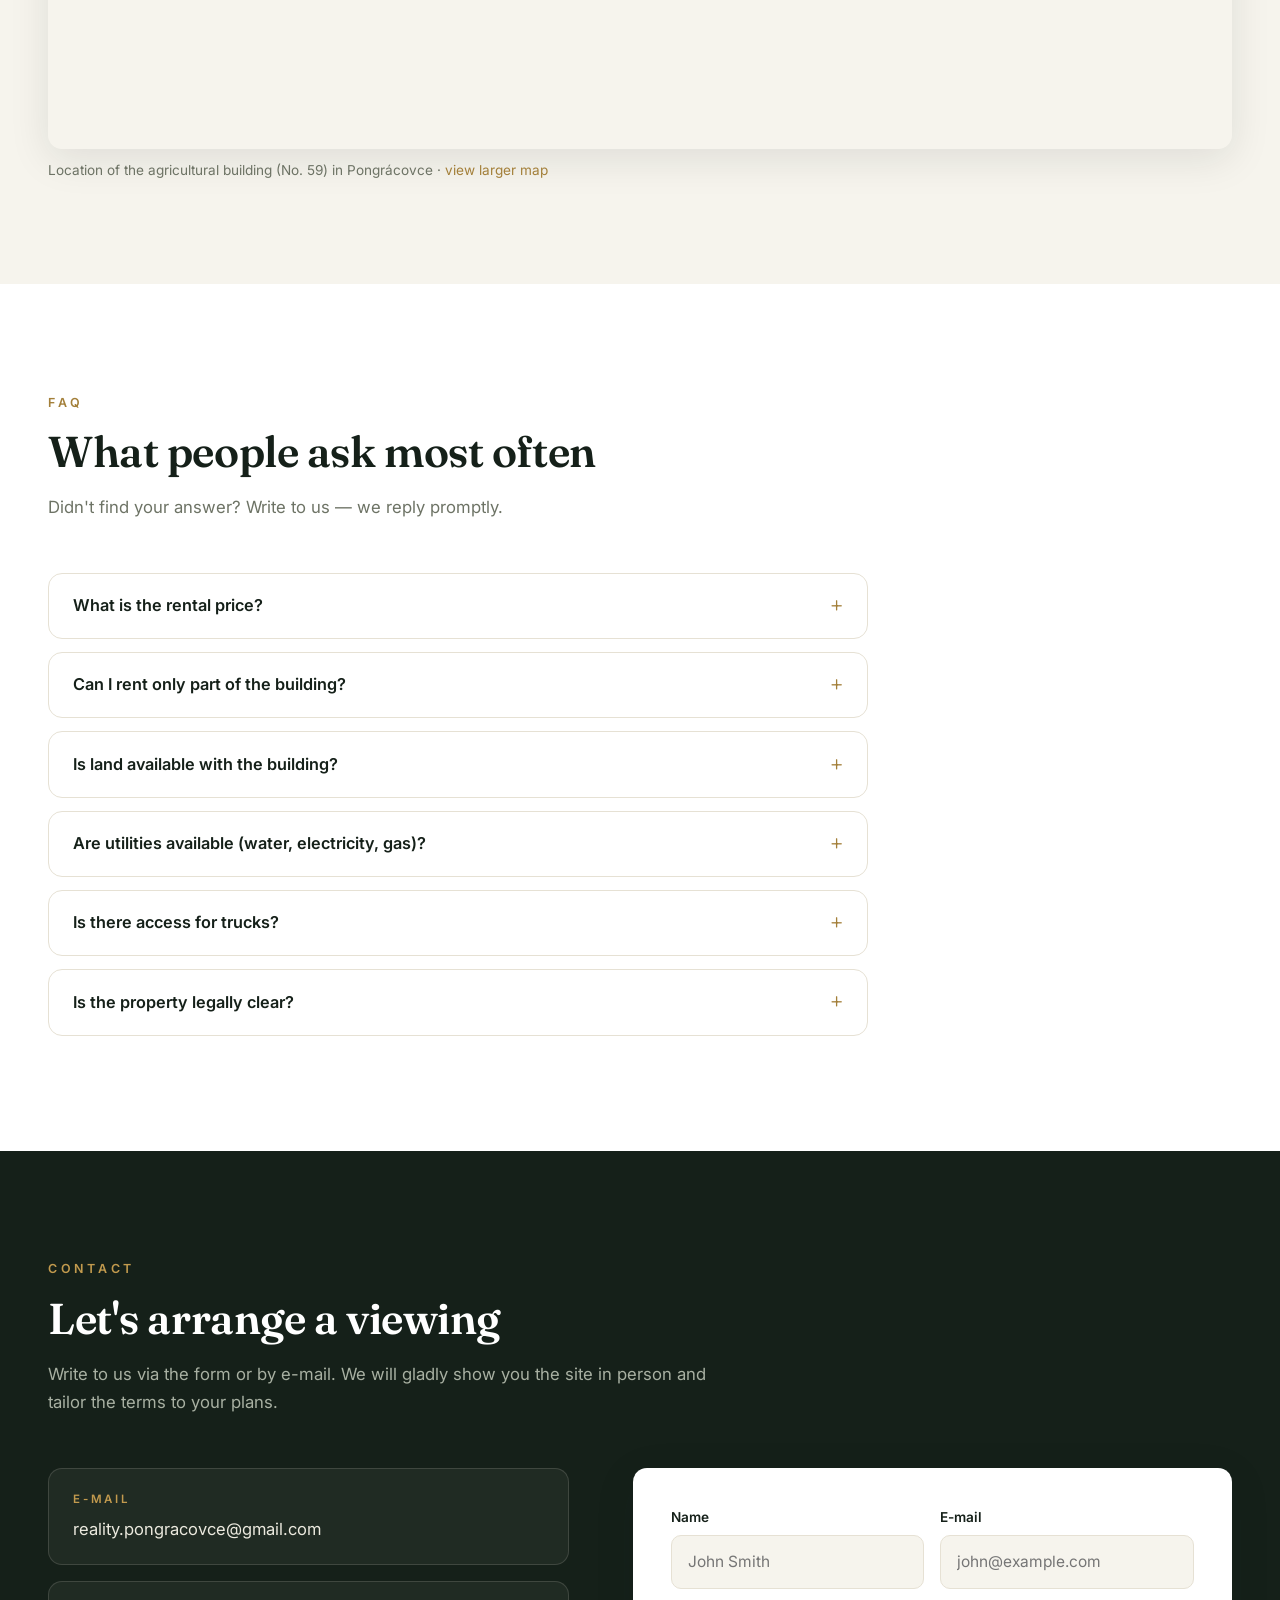
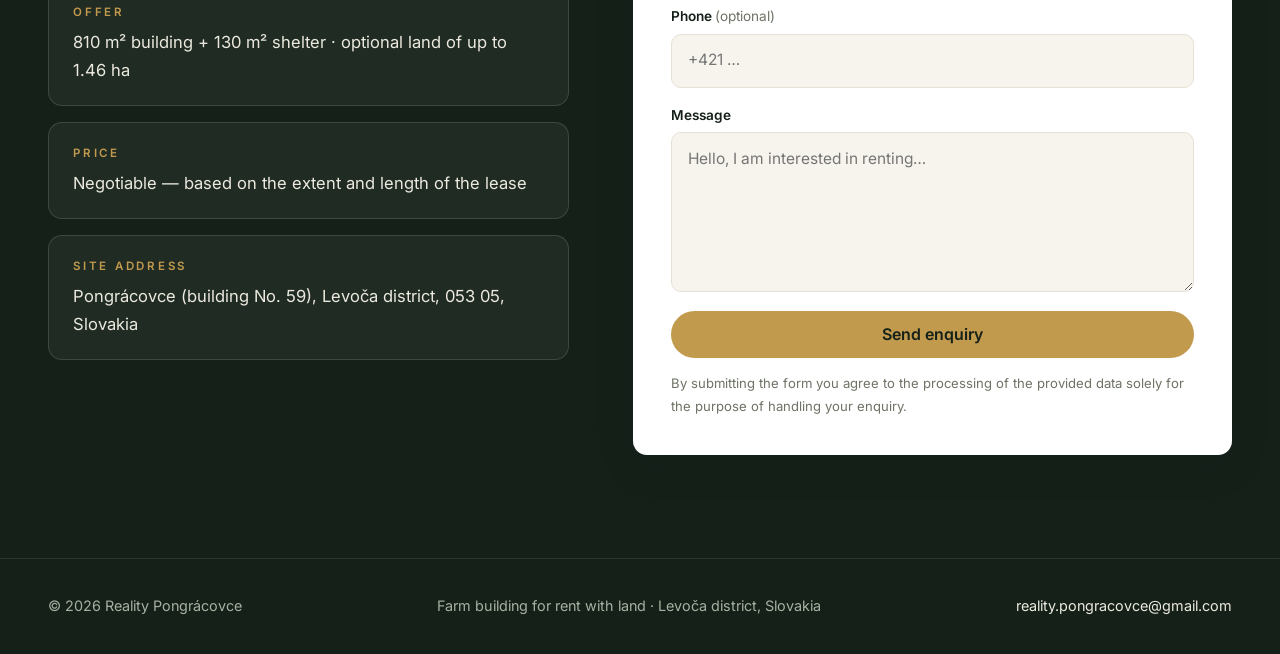
==== commit 79c6d6d8: "Výhľad na Spišský hrad (UNESCO) v sekcii Lokalita — SK aj EN" ====
--- a/en/index.html
+++ b/en/index.html
@@ -249,7 +249,7 @@
     <div>
       <span class="kicker reveal">Location</span>
       <h2 class="reveal">2 km from the D1 motorway, in the heart of the Spiš region</h2>
-      <p class="lead reveal">The village of Pongrácovce lies in the Levoča district in eastern Slovakia. From the D1 Behárovce exit you reach the building in two minutes — ideal for logistics, supplies and commuting.</p>
+      <p class="lead reveal">The village of Pongrácovce lies in the Levoča district in eastern Slovakia. From the D1 Behárovce exit you reach the building in two minutes — ideal for logistics, supplies and commuting. The property also offers a beautiful view of Spiš Castle, a UNESCO World Heritage site.</p>
       <ul class="dist reveal">
         <li class="hl"><b>2 km</b> D1 motorway — Behárovce exit</li>
         <li><b>7 km</b> Spišské Podhradie (Spiš Castle)</li>
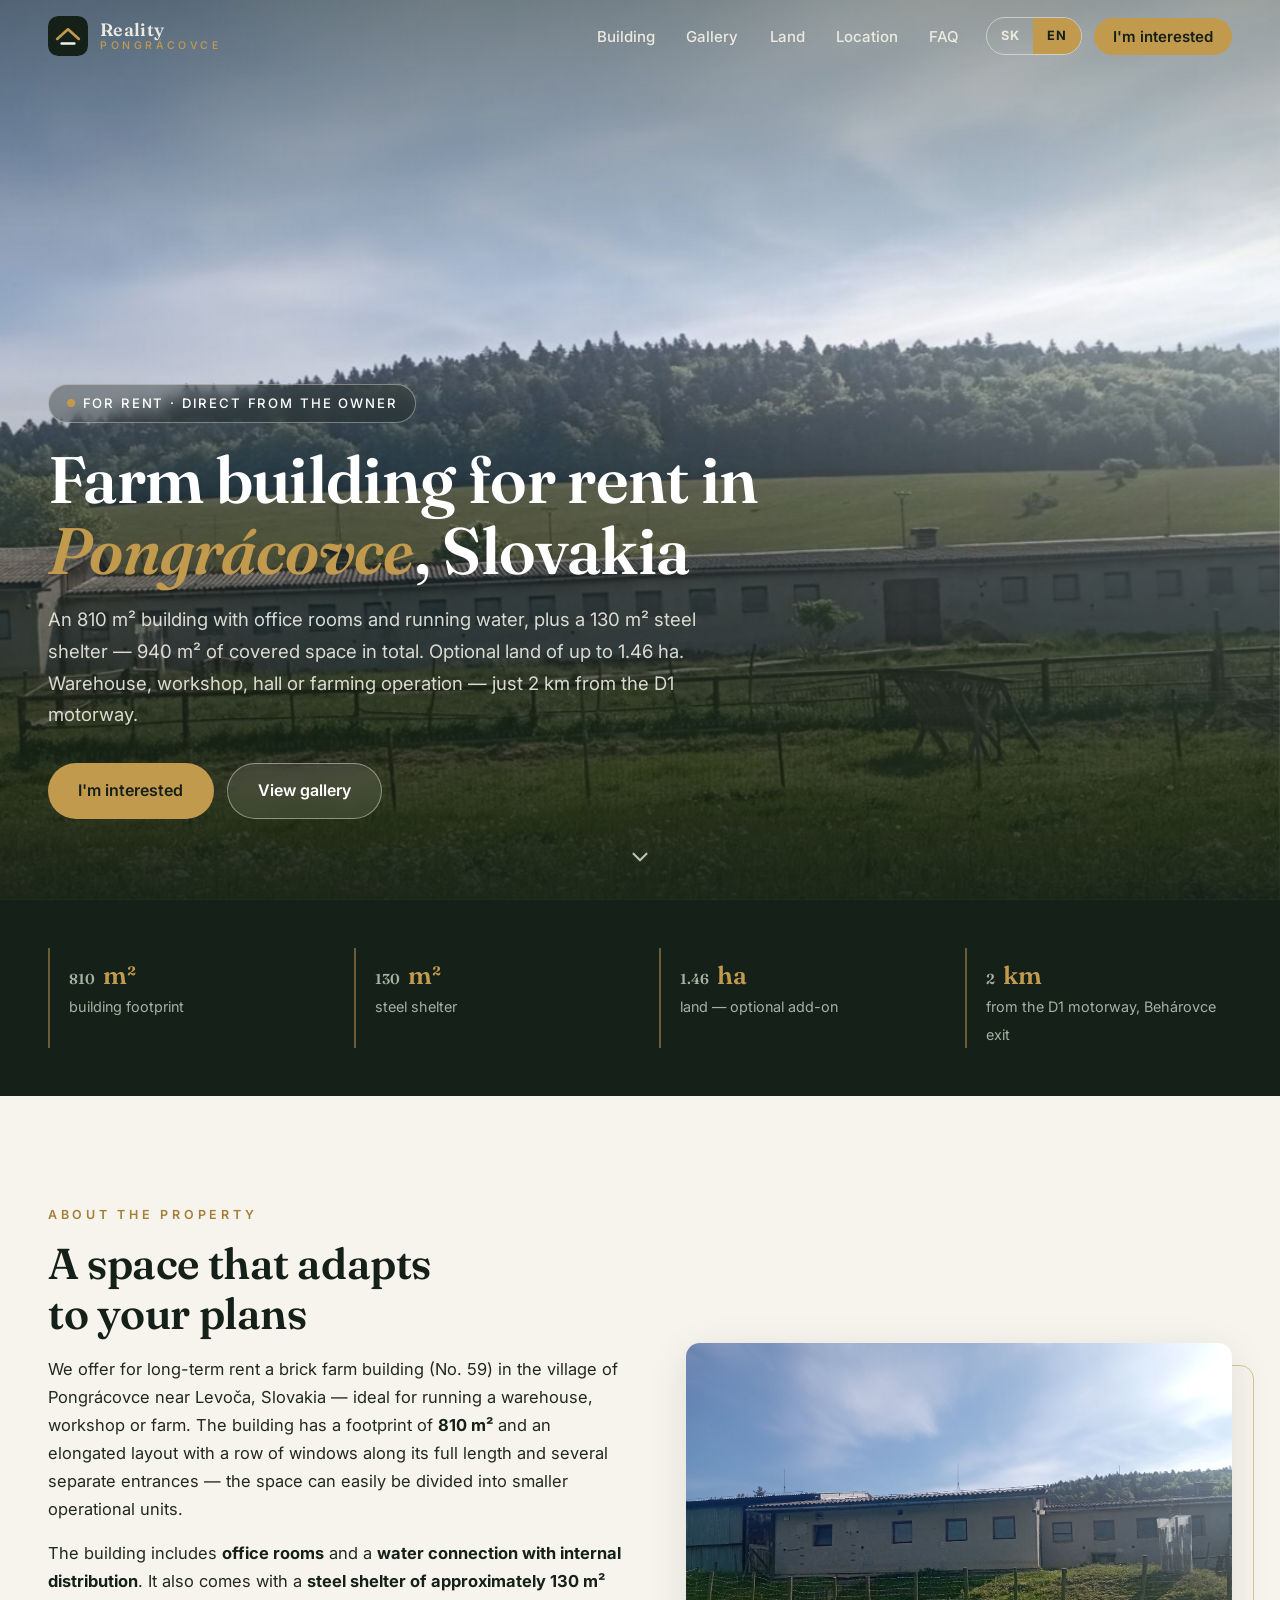
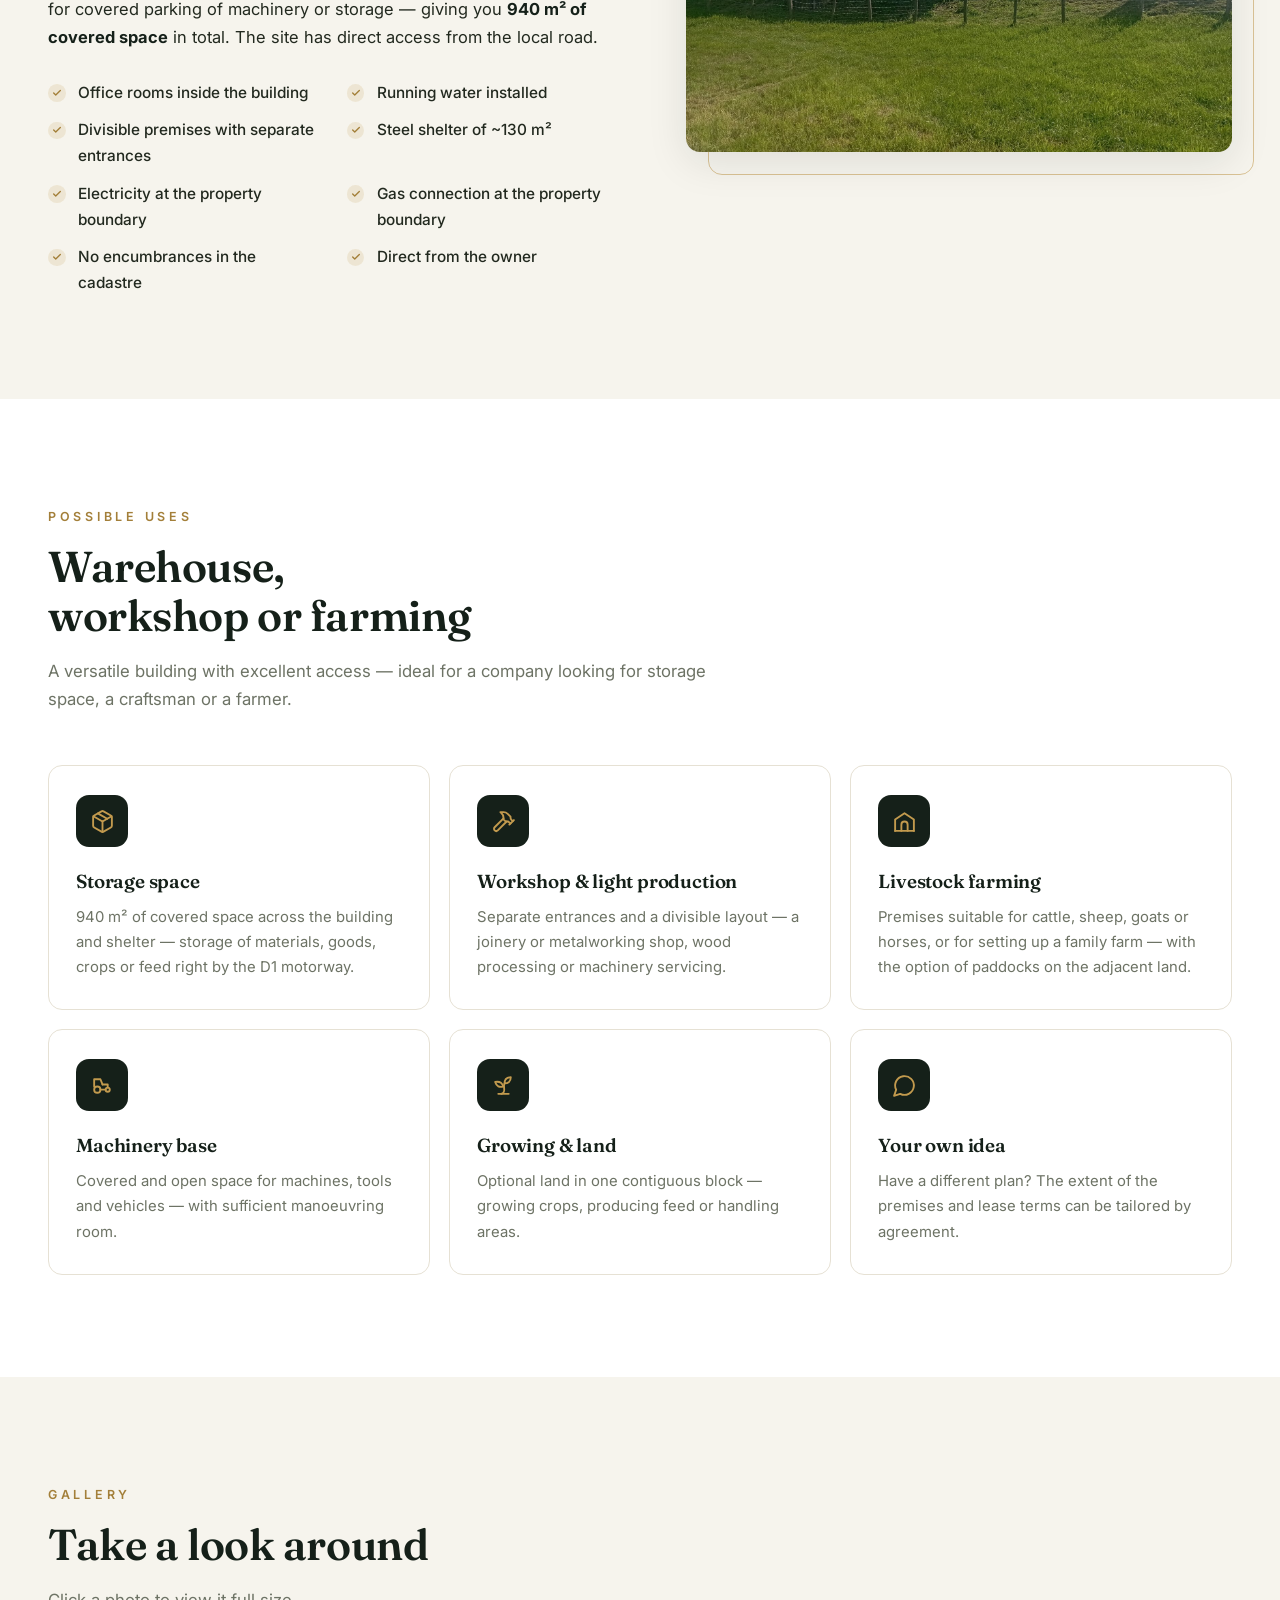
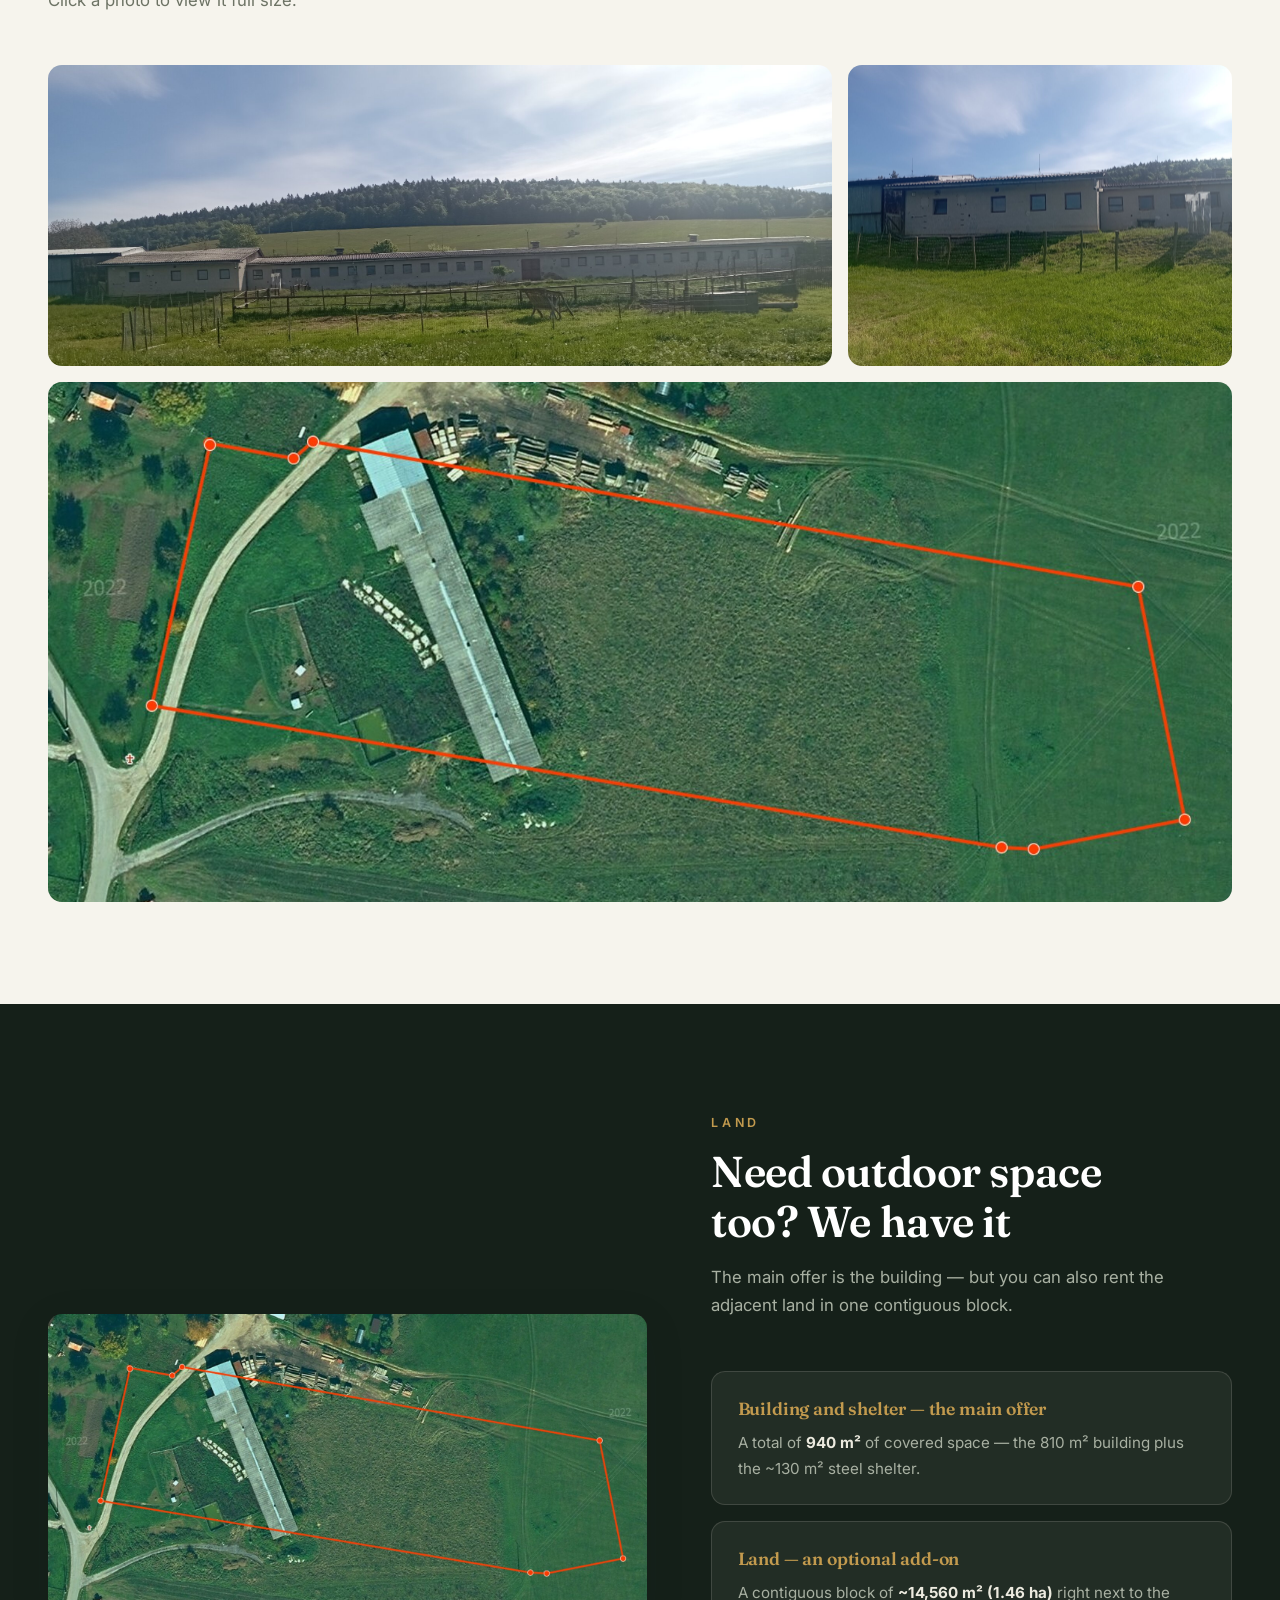
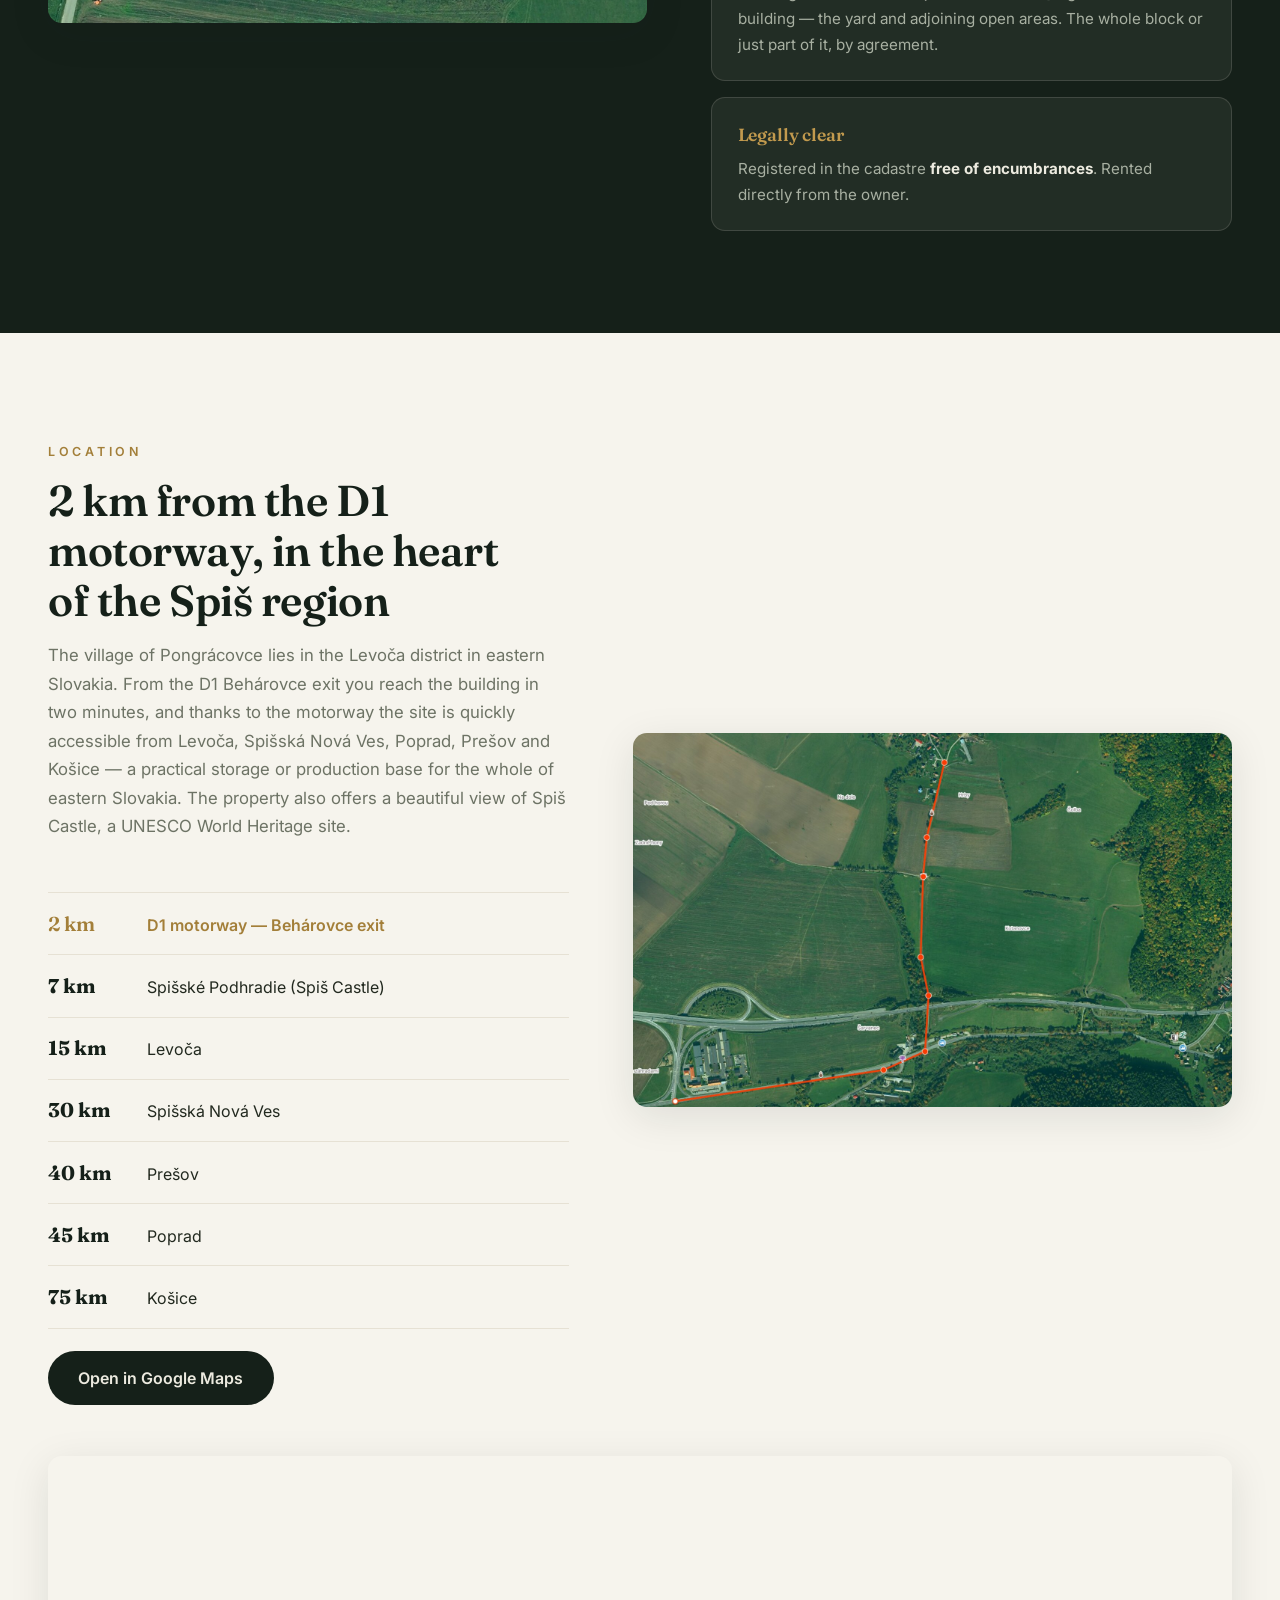
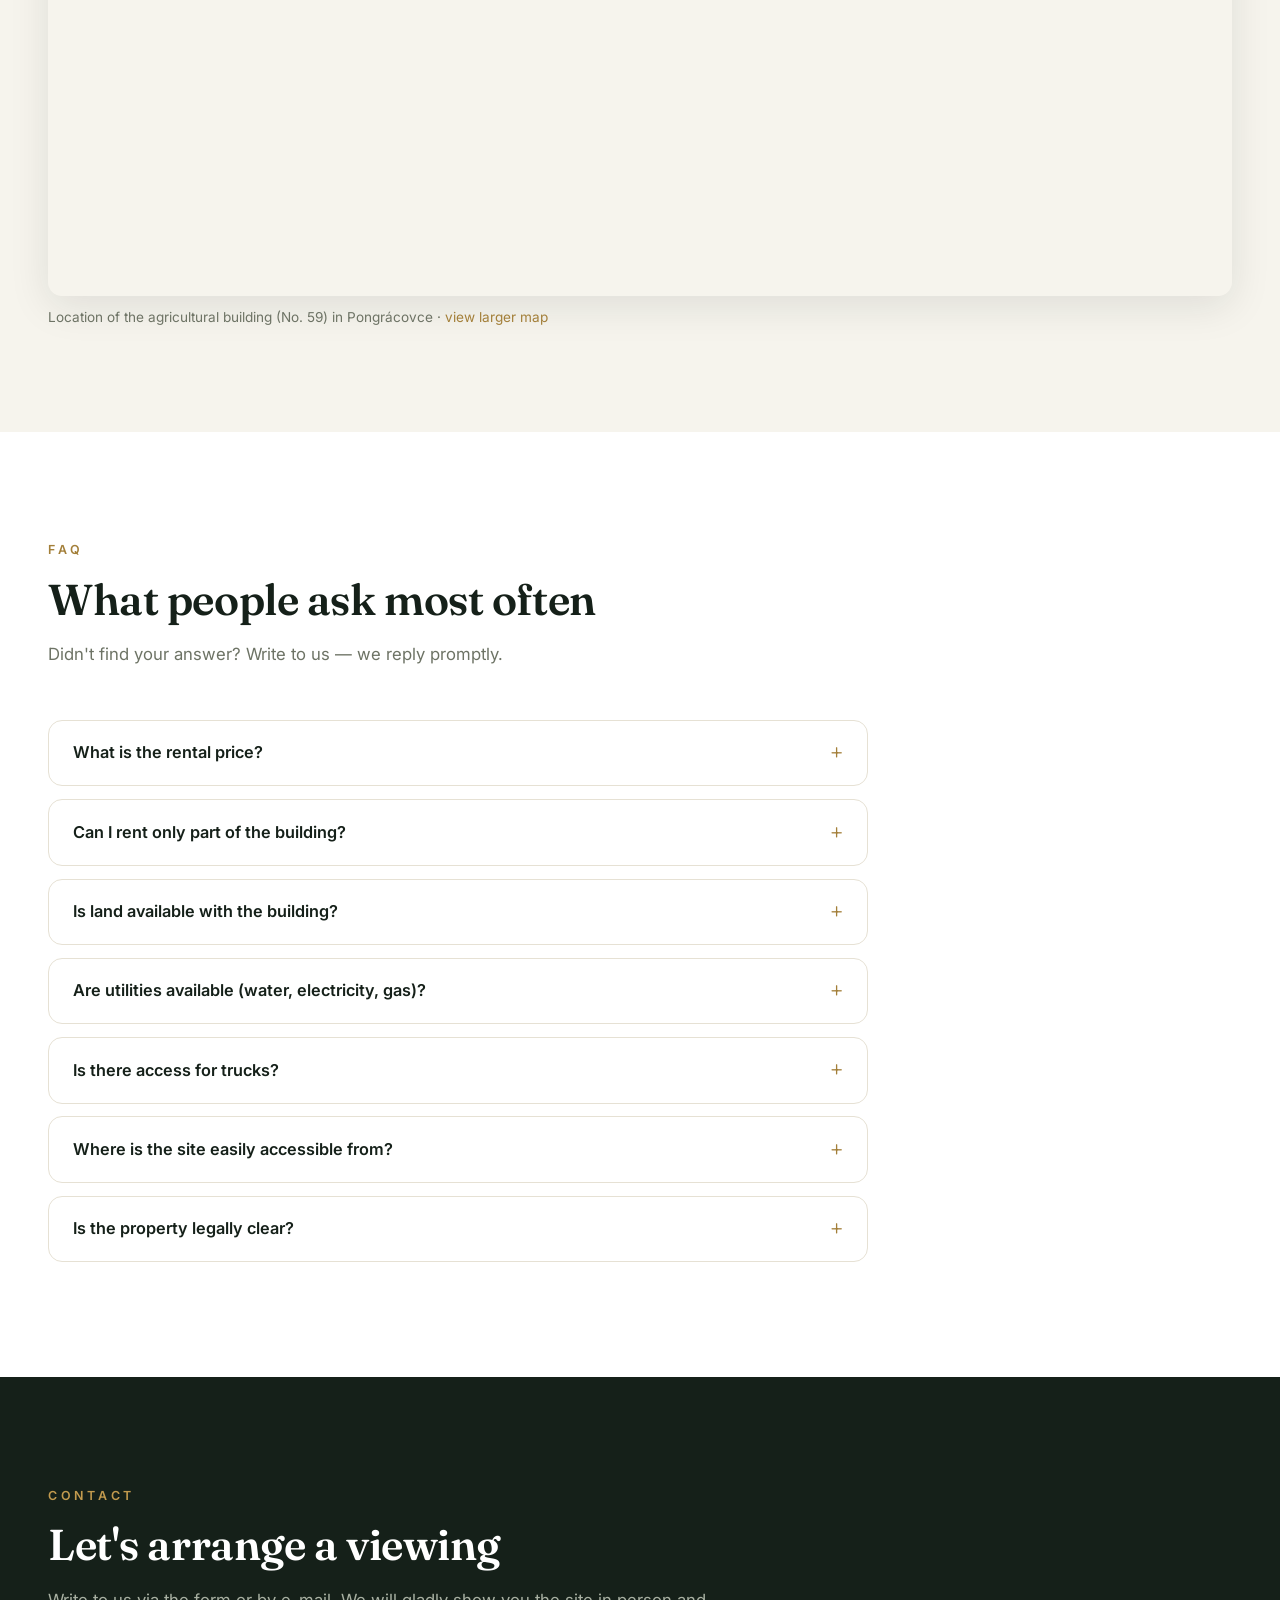
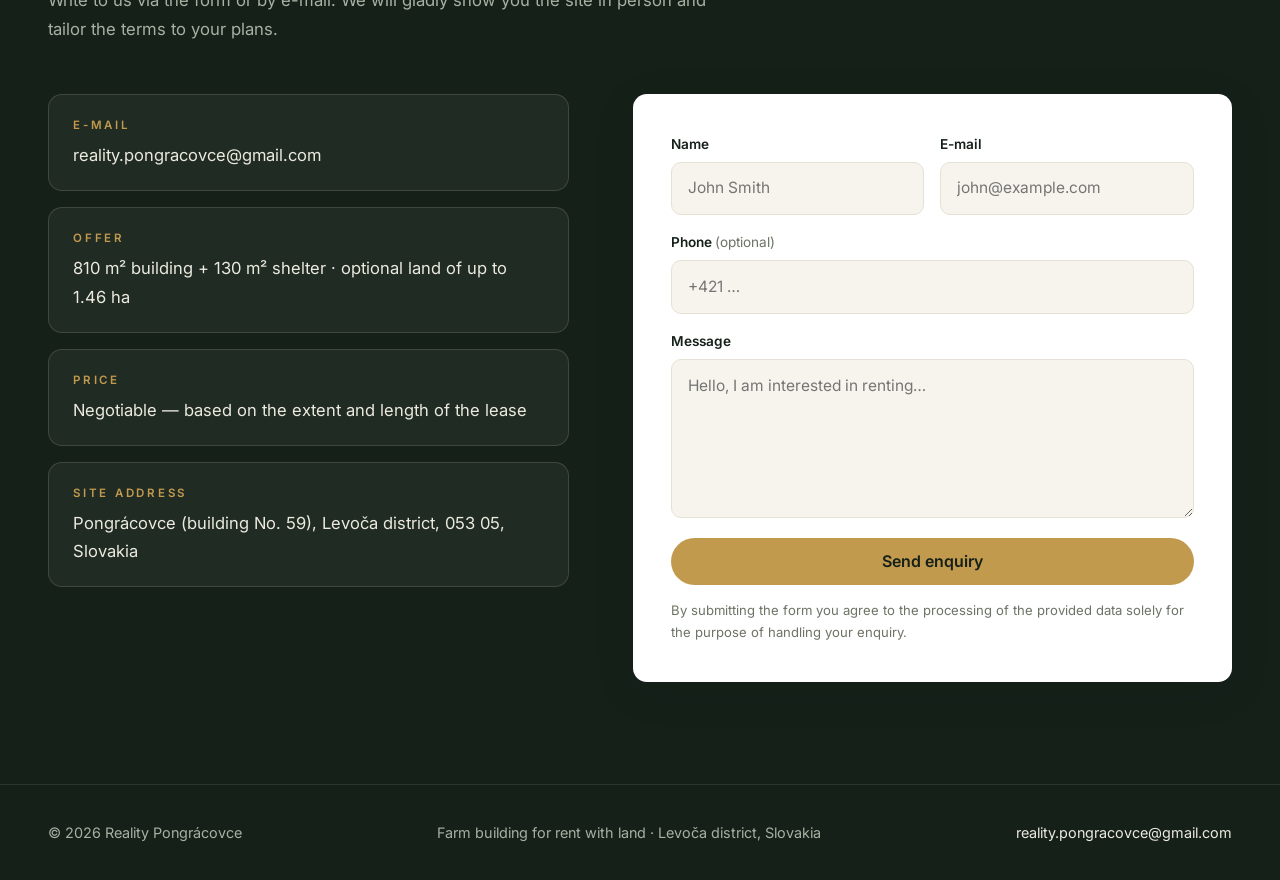
==== commit 2c9ca875: "SEO: farma ako využitie, región a mestá v textoch, nová FAQ o dostupnosti - titulok a meta popis: sk" ====
--- a/en/index.html
+++ b/en/index.html
@@ -3,8 +3,8 @@
 <head>
   <meta charset="UTF-8">
   <meta name="viewport" content="width=device-width, initial-scale=1.0">
-  <title>Farm Building for Rent with Land | Pongrácovce, Slovakia — 2 km from the D1 Motorway</title>
-  <meta name="description" content="Farm building for rent in Pongrácovce (Levoča district, Spiš region, Slovakia) — 810 m² building plus a 130 m² steel shelter, 940 m² of covered space in total, office rooms and running water. Suitable as a warehouse, workshop or agricultural facility. Only 2 km from the D1 motorway, direct from the owner.">
+  <title>Farm Building for Rent — Warehouse, Workshop, Farm | Pongrácovce near Levoča, Slovakia — 2 km from the D1</title>
+  <meta name="description" content="Farm building for rent — 810 m² building plus a 130 m² steel shelter, 940 m² of covered space in total, office rooms and running water. Suitable as a warehouse, workshop, hall or farm. Spiš region, eastern Slovakia — 2 km from the D1 motorway, easily reached from Levoča, Poprad, Prešov and Košice. Direct from the owner.">
   <link rel="canonical" href="https://reality-pongracovce.github.io/en/">
   <link rel="alternate" hreflang="sk" href="https://reality-pongracovce.github.io/">
   <link rel="alternate" hreflang="en" href="https://reality-pongracovce.github.io/en/">
@@ -15,8 +15,8 @@
   <link rel="apple-touch-icon" href="../obrazky/apple-touch-icon.png">
   <meta property="og:type" content="website">
   <meta property="og:url" content="https://reality-pongracovce.github.io/en/">
-  <meta property="og:title" content="Farm Building for Rent with Land — Pongrácovce, Slovakia, 2 km from the D1">
-  <meta property="og:description" content="810 m² building + 130 m² shelter — 940 m² of covered space, optional land of ~1.46 ha. Warehouse, workshop or farming. Direct from the owner.">
+  <meta property="og:title" content="Farm Building for Rent — Warehouse, Workshop, Farm | Pongrácovce, Slovakia — 2 km from the D1">
+  <meta property="og:description" content="810 m² building + 130 m² shelter — 940 m² of covered space, optional land of ~1.46 ha. Warehouse, workshop, hall or farm. Direct from the owner.">
   <meta property="og:image" content="https://reality-pongracovce.github.io/obrazky/hospodarska-budova-panorama.jpg">
   <meta property="og:locale" content="en_GB">
   <link rel="preconnect" href="https://fonts.googleapis.com">
@@ -69,6 +69,11 @@
       },
       {
         "@type": "Question",
+        "name": "Where is the site easily accessible from?",
+        "acceptedAnswer": { "@type": "Answer", "text": "The site lies 2 km from the D1 motorway (Behárovce exit), making it quickly accessible from the whole Spiš region and eastern Slovakia — from Levoča (15 km), Spišská Nová Ves (30 km), Prešov (40 km), Poprad (45 km) and Košice (75 km)." }
+      },
+      {
+        "@type": "Question",
         "name": "Is the property legally clear?",
         "acceptedAnswer": { "@type": "Answer", "text": "Yes, the property is registered in the cadastre free of any encumbrances, and you rent directly from the owner." }
       }
@@ -136,7 +141,7 @@
     <div class="reveal">
       <span class="kicker">About the property</span>
       <h2>A space that adapts to your plans</h2>
-      <p>We offer for long-term rent a brick farm building (No. 59) in the village of Pongrácovce, Levoča district, Slovakia. The building has a footprint of <strong>810 m²</strong> and an elongated layout with a row of windows along its full length and several separate entrances — the space can easily be divided into smaller operational units.</p>
+      <p>We offer for long-term rent a brick farm building (No. 59) in the village of Pongrácovce near Levoča, Slovakia — ideal for running a warehouse, workshop or farm. The building has a footprint of <strong>810 m²</strong> and an elongated layout with a row of windows along its full length and several separate entrances — the space can easily be divided into smaller operational units.</p>
       <p>The building includes <strong>office rooms</strong> and a <strong>water connection with internal distribution</strong>. It also comes with a <strong>steel shelter of approximately 130 m²</strong> for covered parking of machinery or storage — giving you <strong>940 m² of covered space</strong> in total. The site has direct access from the local road.</p>
       <ul class="checks">
         <li>Office rooms inside the building</li>
@@ -174,7 +179,7 @@
       <article class="use reveal reveal-d2">
         <div class="ic"><svg viewBox="0 0 24 24" fill="none" stroke="currentColor" stroke-width="1.8" stroke-linecap="round" stroke-linejoin="round"><path d="M3 21V10l9-6 9 6v11"/><path d="M3 21h18"/><path d="M9 21v-6a3 3 0 0 1 6 0v6"/></svg></div>
         <h3>Livestock farming</h3>
-        <p>Premises suitable for cattle, sheep, goats or horses — with the option of paddocks on the adjacent land.</p>
+        <p>Premises suitable for cattle, sheep, goats or horses, or for setting up a family farm — with the option of paddocks on the adjacent land.</p>
       </article>
       <article class="use reveal">
         <div class="ic"><svg viewBox="0 0 24 24" fill="none" stroke="currentColor" stroke-width="1.8" stroke-linecap="round" stroke-linejoin="round"><path d="M4 13V6h6l2 5"/><path d="M12 11h5v3"/><circle cx="7" cy="16" r="3"/><circle cx="17" cy="16" r="2"/><path d="M10 16h5"/></svg></div>
@@ -249,11 +254,12 @@
     <div>
       <span class="kicker reveal">Location</span>
       <h2 class="reveal">2 km from the D1 motorway, in the heart of the Spiš region</h2>
-      <p class="lead reveal">The village of Pongrácovce lies in the Levoča district in eastern Slovakia. From the D1 Behárovce exit you reach the building in two minutes — ideal for logistics, supplies and commuting. The property also offers a beautiful view of Spiš Castle, a UNESCO World Heritage site.</p>
+      <p class="lead reveal">The village of Pongrácovce lies in the Levoča district in eastern Slovakia. From the D1 Behárovce exit you reach the building in two minutes, and thanks to the motorway the site is quickly accessible from Levoča, Spišská Nová Ves, Poprad, Prešov and Košice — a practical storage or production base for the whole of eastern Slovakia. The property also offers a beautiful view of Spiš Castle, a UNESCO World Heritage site.</p>
       <ul class="dist reveal">
         <li class="hl"><b>2 km</b> D1 motorway — Behárovce exit</li>
         <li><b>7 km</b> Spišské Podhradie (Spiš Castle)</li>
         <li><b>15 km</b> Levoča</li>
+        <li><b>30 km</b> Spišská Nová Ves</li>
         <li><b>40 km</b> Prešov</li>
         <li><b>45 km</b> Poprad</li>
         <li><b>75 km</b> Košice</li>
@@ -299,6 +305,10 @@
       <details class="reveal">
         <summary>Is there access for trucks?</summary>
         <div class="a">Yes. The site has direct access from the local road with sufficient manoeuvring space for trucks and agricultural machinery. The D1 motorway (Behárovce exit) is 2 km away.</div>
+      </details>
+      <details class="reveal">
+        <summary>Where is the site easily accessible from?</summary>
+        <div class="a">The site lies 2 km from the D1 motorway (Behárovce exit), making it quickly accessible from the whole Spiš region and eastern Slovakia — from Levoča (15 km), Spišská Nová Ves (30 km), Prešov (40 km), Poprad (45 km) and Košice (75 km).</div>
       </details>
       <details class="reveal">
         <summary>Is the property legally clear?</summary>
